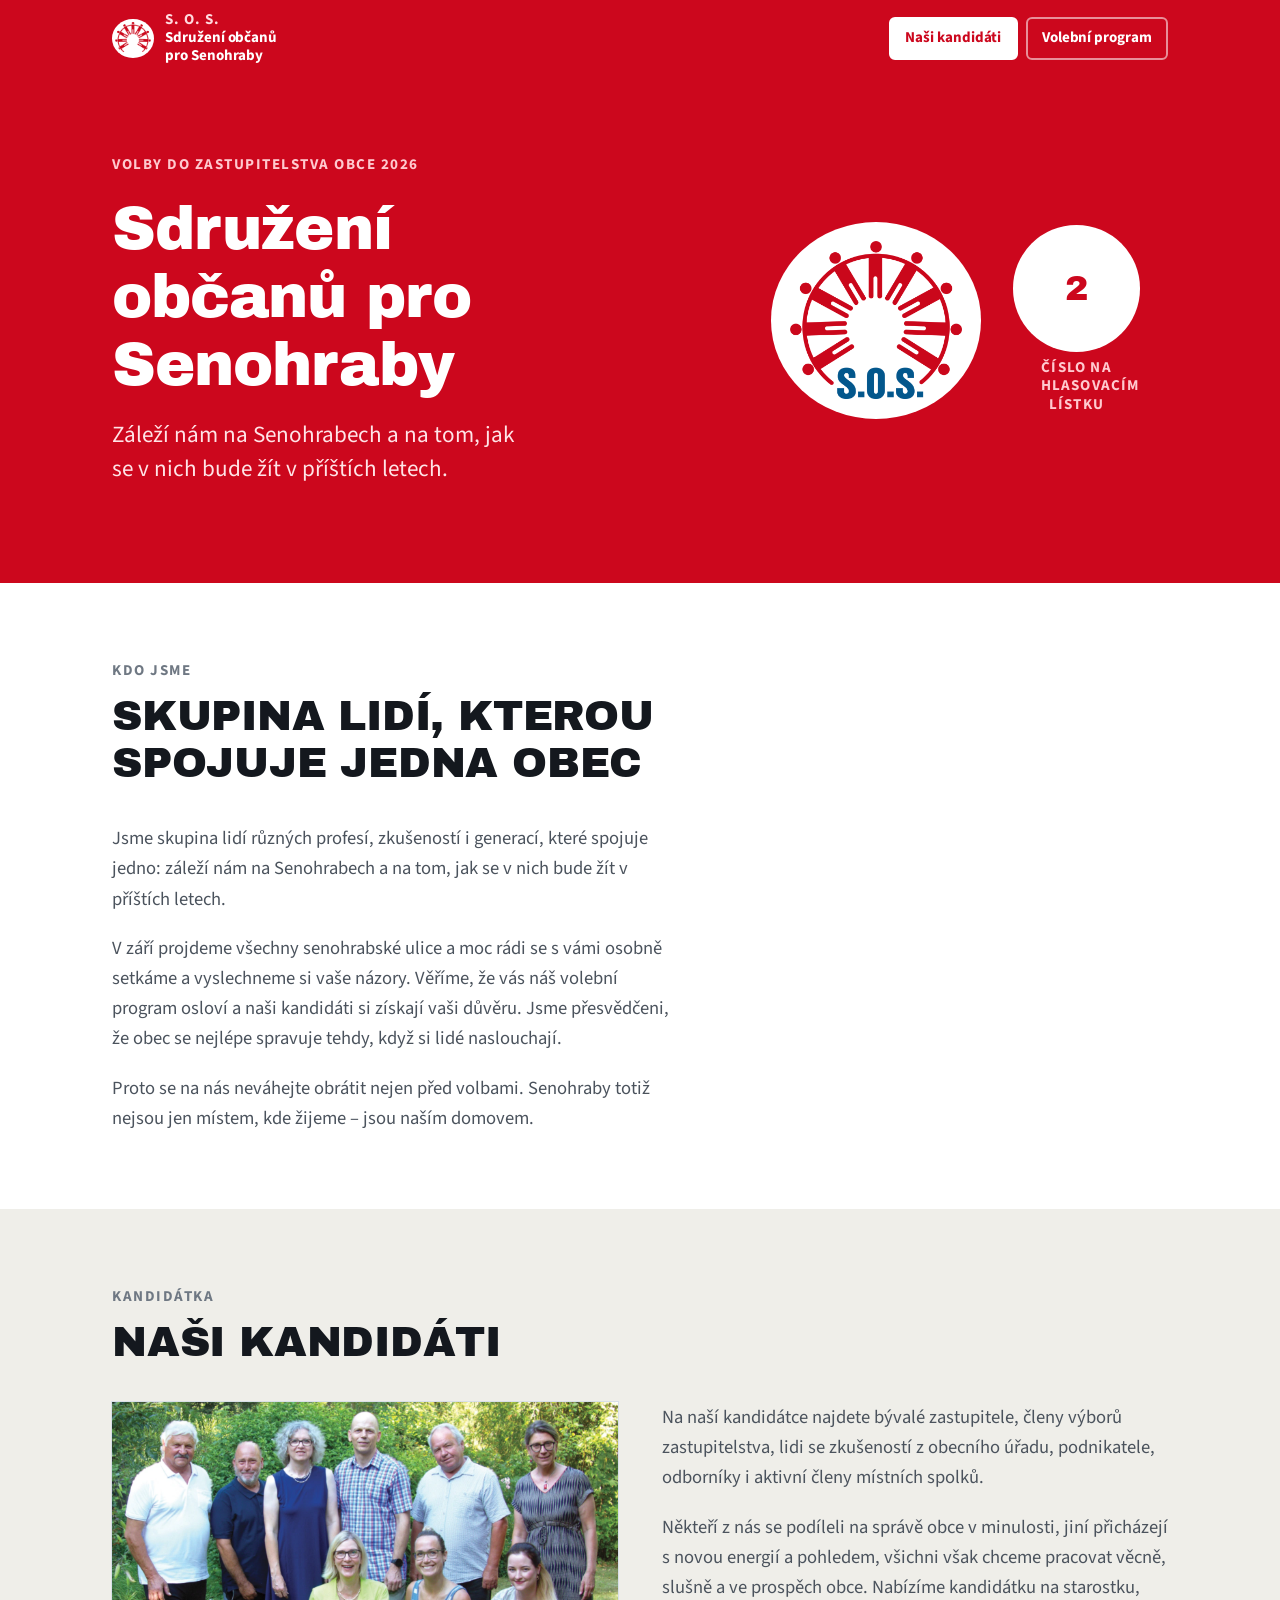
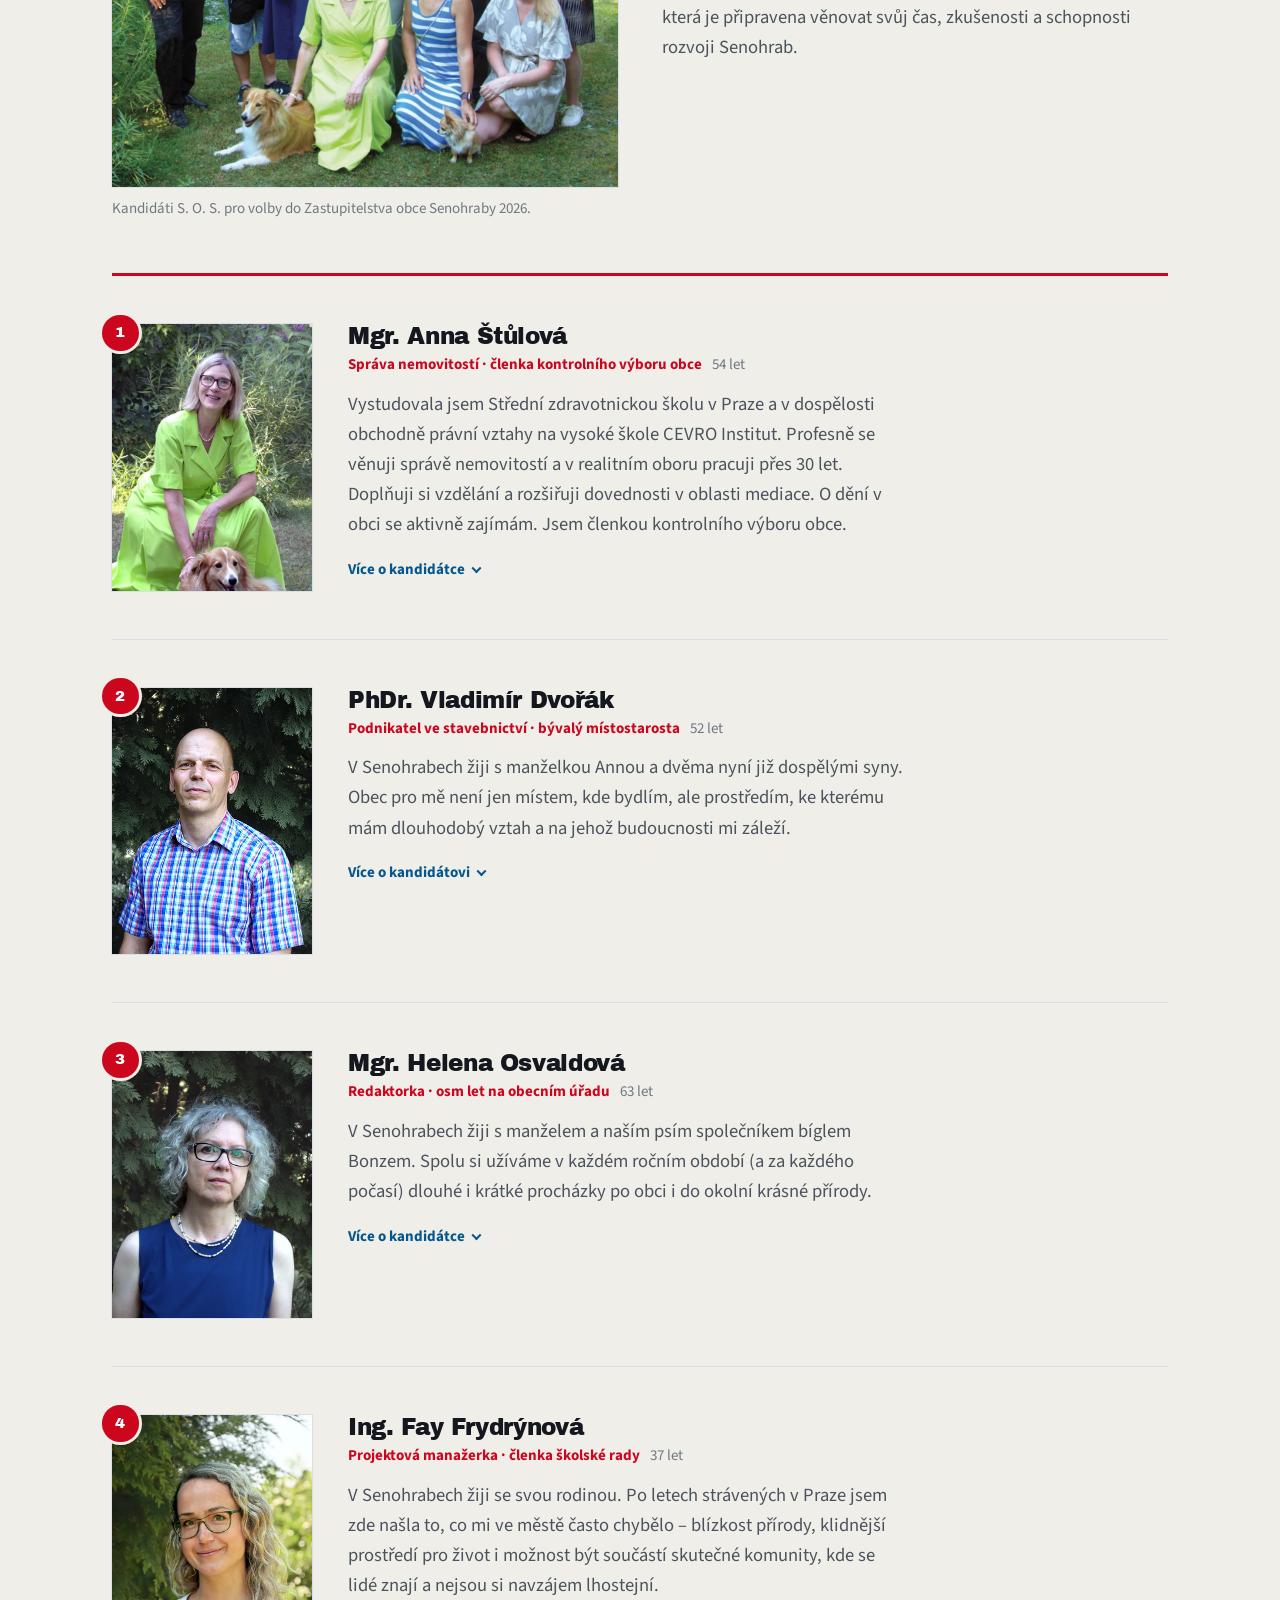
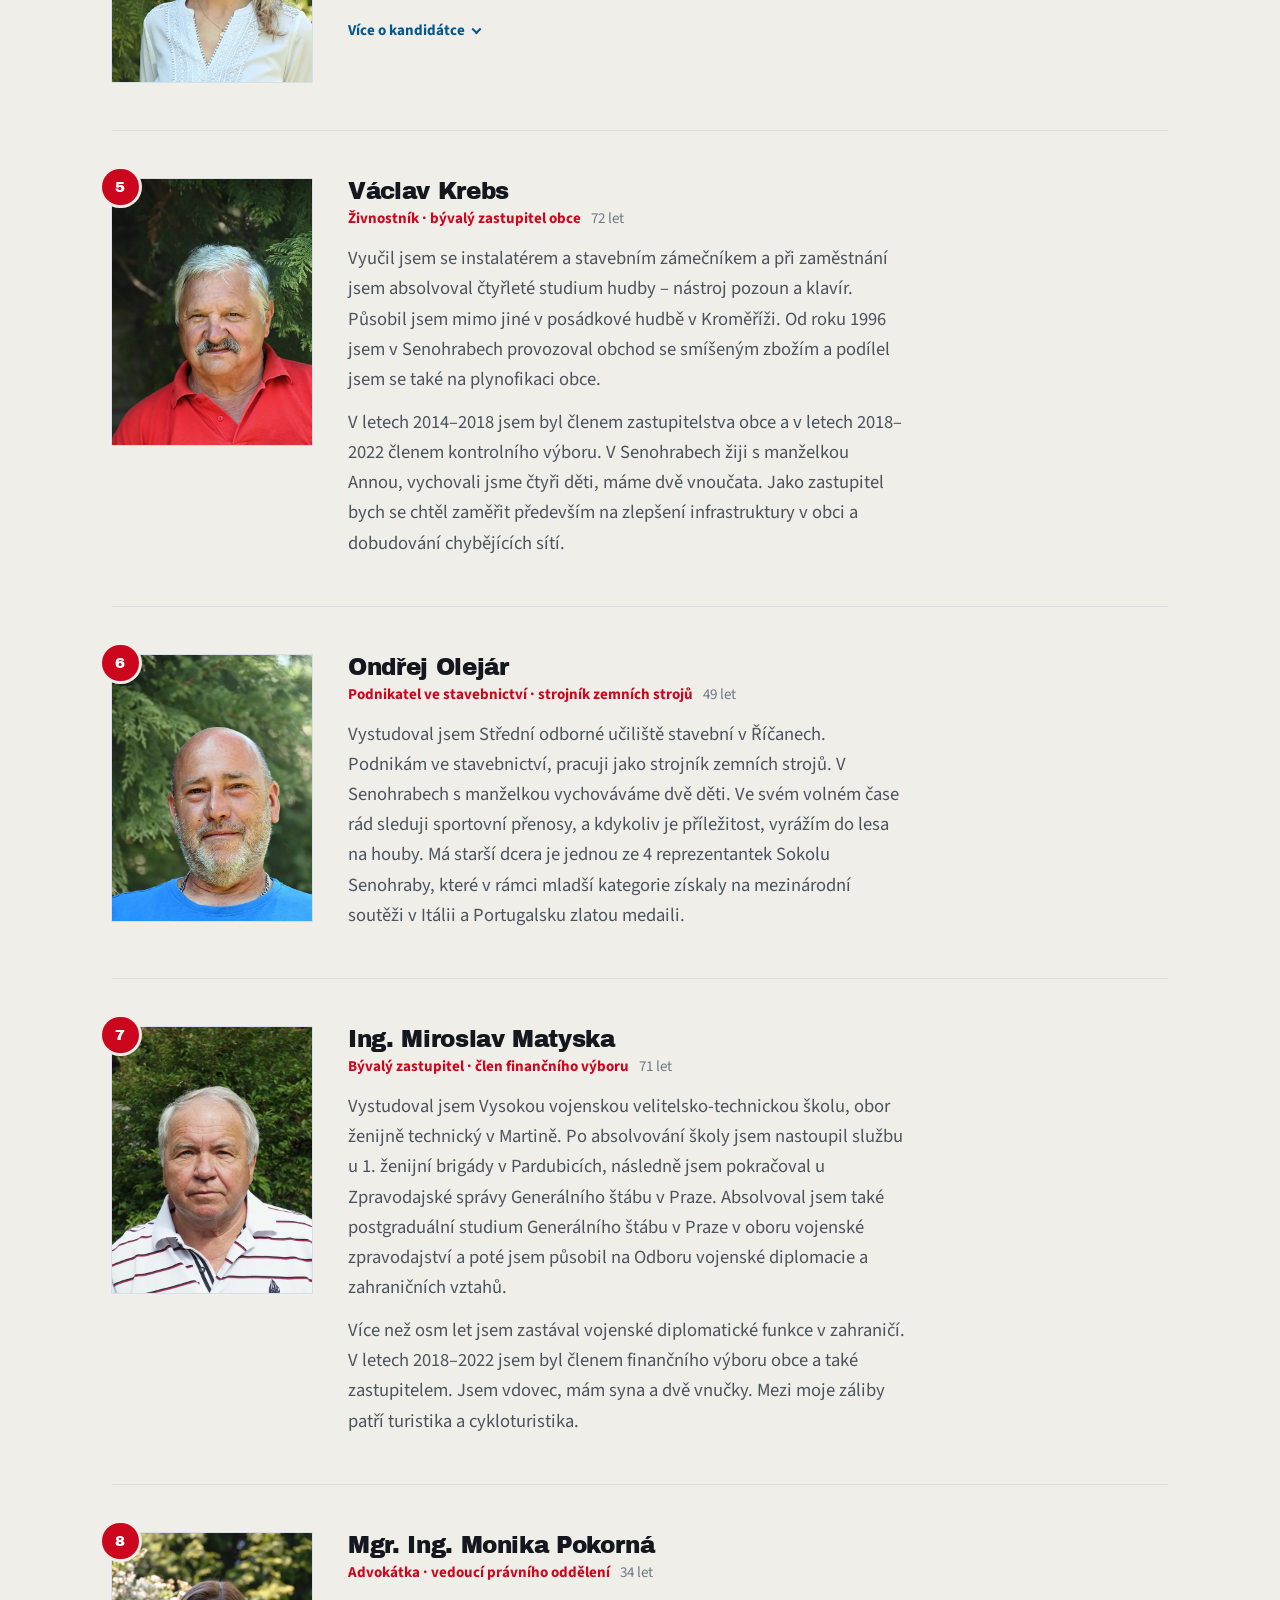
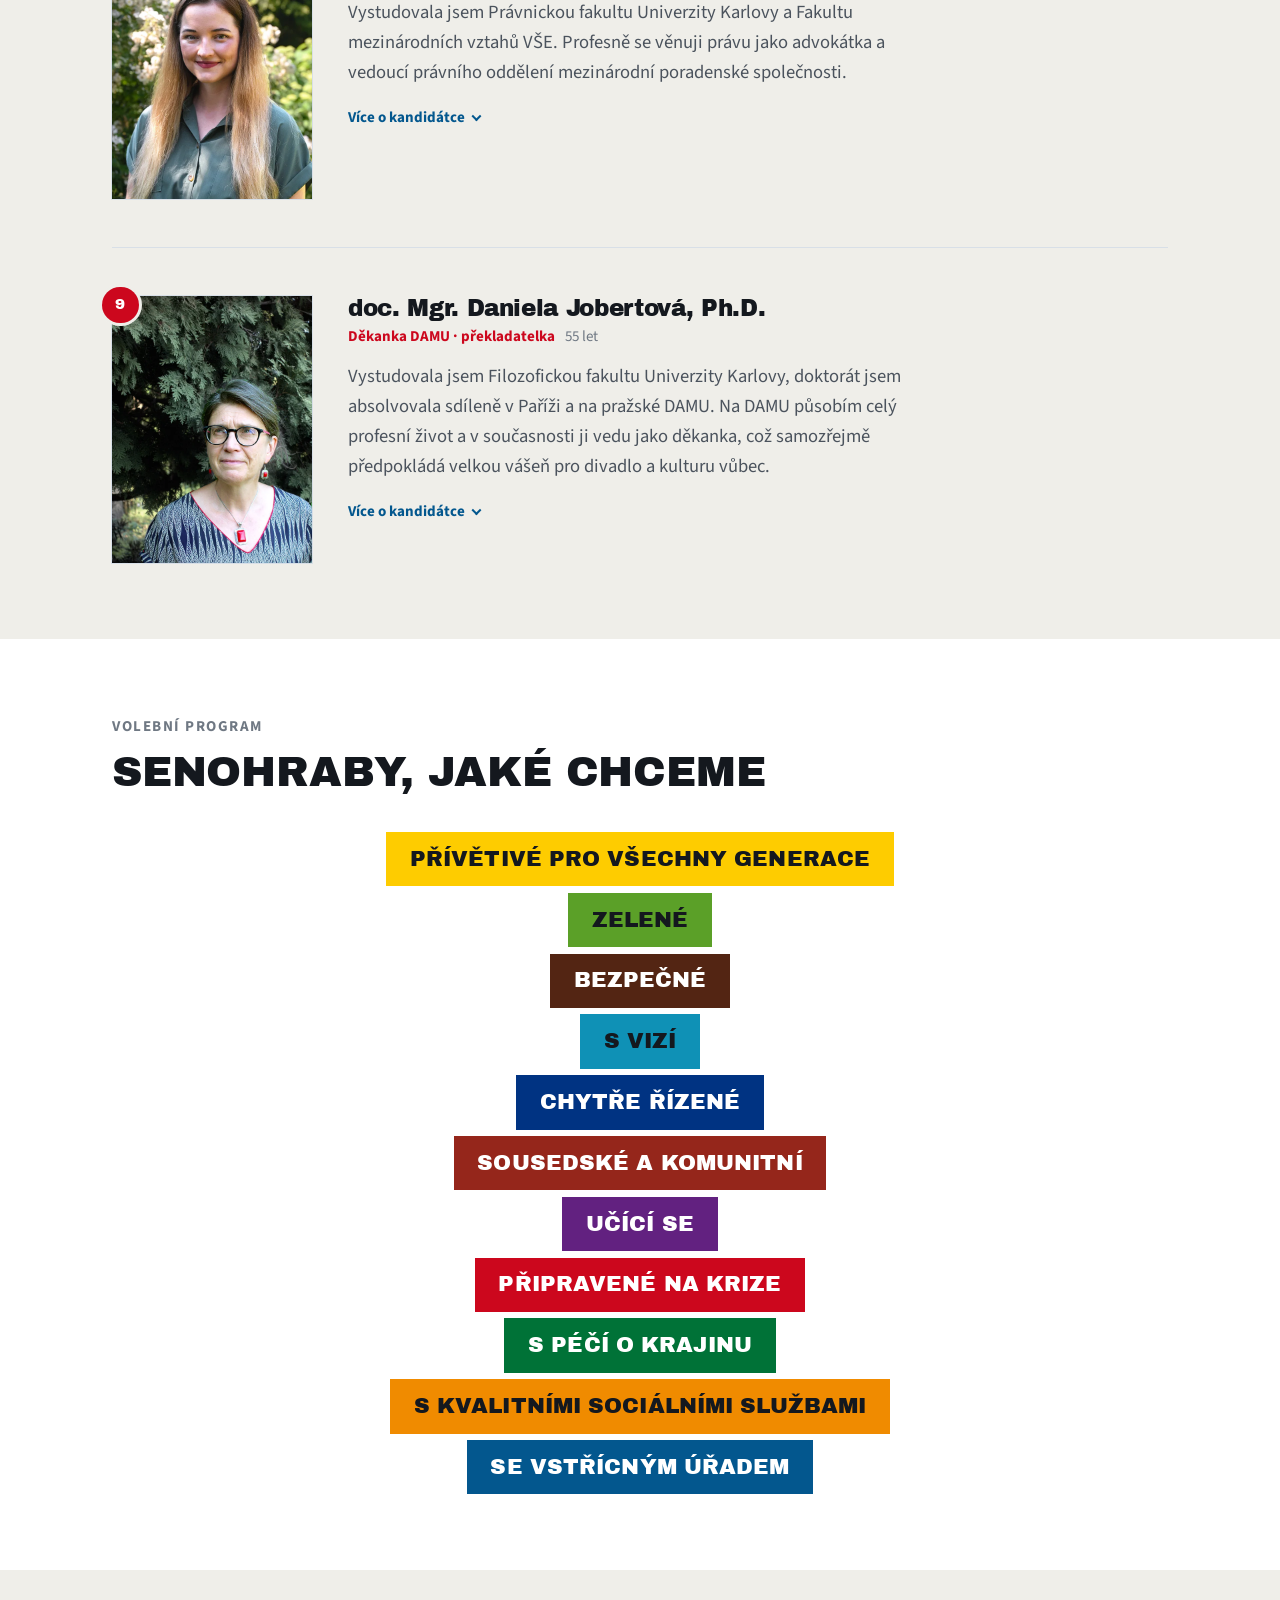
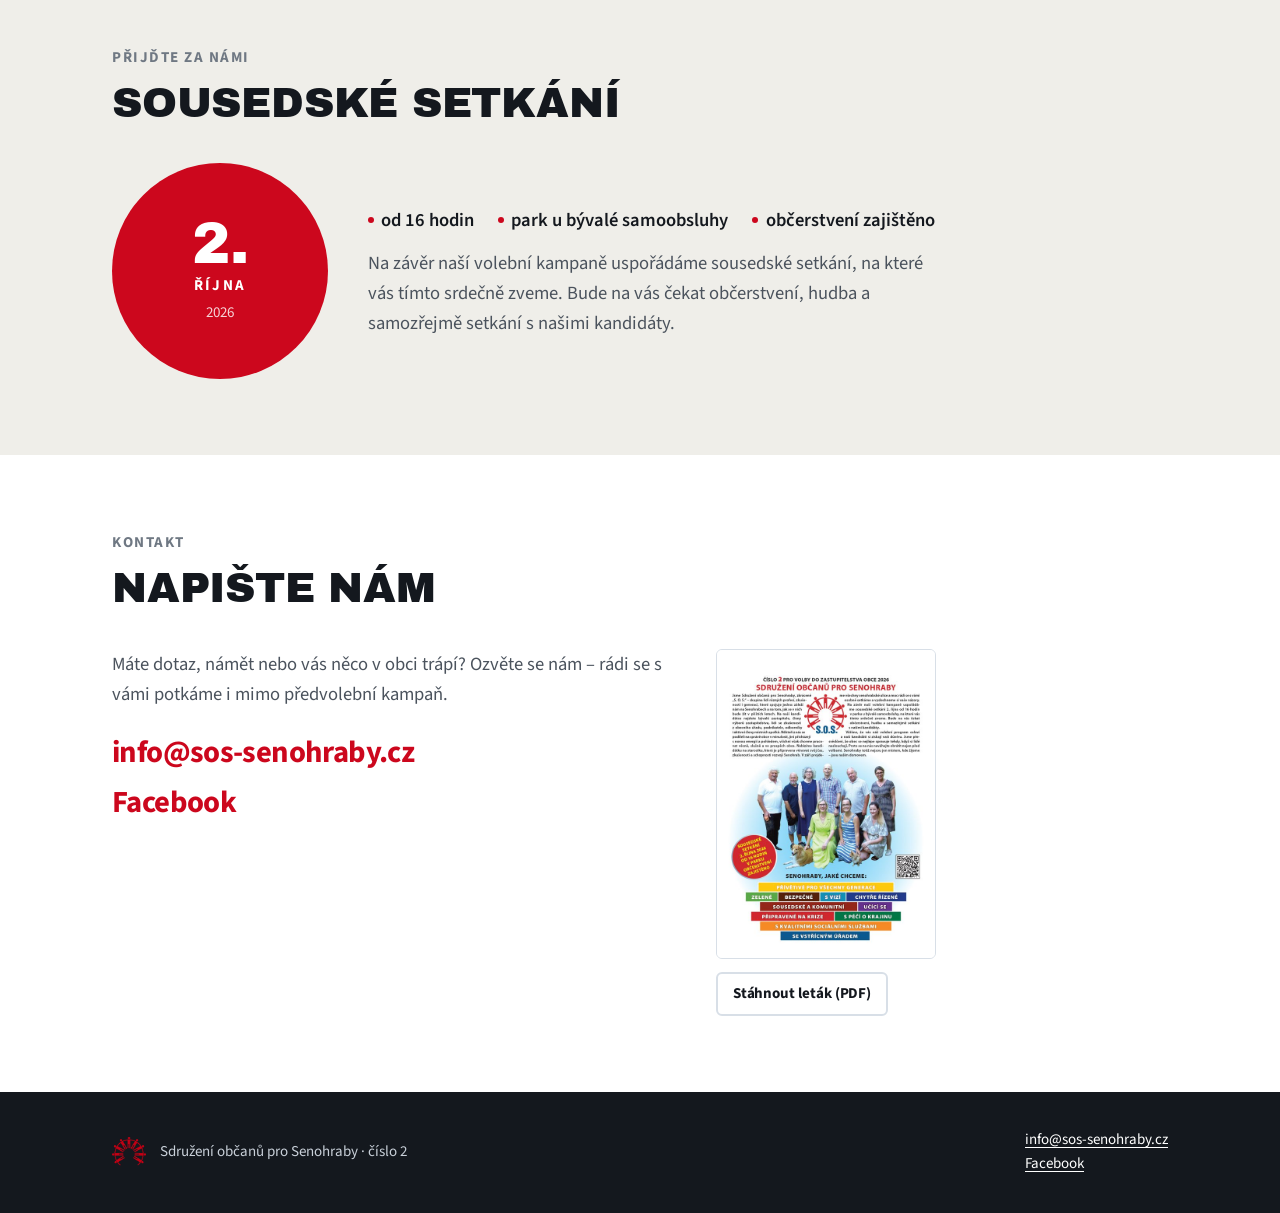
==== index.html @ 33de919a "add facebook link" ====
<!doctype html>
<html lang="cs">
  <head>
    <meta charset="utf-8" />
    <meta name="viewport" content="width=device-width, initial-scale=1" />
    <title>Sdružení občanů pro Senohraby</title>
    <meta
      name="description"
      content="Sdružení občanů pro Senohraby. Číslo 2 pro volby do zastupitelstva obce 2026. Naši kandidáti a volební program."
    />
    <meta name="color-scheme" content="light" />
    <meta name="theme-color" content="#cc071d" />
    <link rel="canonical" href="https://sos-senohraby.cz/" />

    <meta property="og:type" content="website" />
    <meta property="og:locale" content="cs_CZ" />
    <meta property="og:site_name" content="Sdružení občanů pro Senohraby" />
    <meta property="og:title" content="Sdružení občanů pro Senohraby" />
    <meta
      property="og:description"
      content="Číslo 2 pro volby do zastupitelstva obce 2026. Záleží nám na Senohrabech a na tom, jak se v nich bude žít v příštích letech."
    />
    <meta property="og:url" content="https://sos-senohraby.cz/" />
    <meta
      property="og:image"
      content="https://sos-senohraby.cz/assets/img/tym.webp"
    />
    <meta
      property="og:image:alt"
      content="Kandidáti Sdružení občanů pro Senohraby"
    />
    <meta property="og:image:width" content="570" />
    <meta property="og:image:height" content="403" />
    <meta name="twitter:card" content="summary_large_image" />

    <link rel="icon" href="assets/img/favicon.png" type="image/png" />
    <link rel="apple-touch-icon" href="assets/img/favicon.png" />

    <link
      rel="preload"
      href="assets/fonts/source-sans-3-latin.woff2"
      as="font"
      type="font/woff2"
      crossorigin
    />
    <link
      rel="preload"
      href="assets/fonts/source-sans-3-latin-ext.woff2"
      as="font"
      type="font/woff2"
      crossorigin
    />
    <link rel="stylesheet" href="assets/fonts/fonts.css" />
    <link rel="stylesheet" href="styles.css" />
  </head>
  <body>
    <a class="skip" href="#obsah">Přejít k obsahu</a>

    <header class="masthead">
      <div class="wrap masthead__inner">
        <a class="brand" href="#">
          <img class="brand__logo" src="assets/img/znak-sos.png" alt="" />
          <span class="brand__name">
            <b>S. O. S.</b>Sdružení občanů pro Senohraby
          </span>
        </a>
        <nav class="masthead__nav" aria-label="Hlavní">
          <a class="btn btn--sm" href="#kandidati">Naši kandidáti</a>
          <a class="btn btn--sm btn--ghost" href="#program">Volební program</a>
        </nav>
      </div>
    </header>

    <main id="obsah">
      <section class="hero">
        <div class="wrap hero__grid">
          <div class="hero__text">
            <p class="eyebrow">Volby do zastupitelstva obce&nbsp;2026</p>
            <h1>Sdružení občanů pro Senohraby</h1>
            <p class="lead">
              Záleží nám na Senohrabech a na tom, jak se v nich bude žít v
              příštích letech.
            </p>
          </div>
          <div class="hero__mark">
            <div class="hero__logo">
              <img
                src="assets/img/logo-sos.png"
                alt="Znak Sdružení občanů pro Senohraby"
              />
            </div>
            <p class="ballot">
              <span class="ballot__num">2</span>
              <span class="ballot__label">číslo na hlasovacím lístku</span>
            </p>
          </div>
        </div>
      </section>

      <section class="section" id="kdo-jsme" aria-labelledby="kdo-jsme-nadpis">
        <div class="wrap">
          <div class="section__head">
            <p class="eyebrow">Kdo jsme</p>
            <h2 id="kdo-jsme-nadpis">
              Skupina lidí, kterou spojuje jedna&nbsp;obec
            </h2>
          </div>
          <div class="prose">
            <p>
              Jsme skupina lidí různých profesí, zkušeností i generací, které
              spojuje jedno: záleží nám na Senohrabech a na tom, jak se v nich
              bude žít v příštích letech.
            </p>
            <p>
              V září projdeme všechny senohrabské ulice a moc rádi se s vámi
              osobně setkáme a vyslechneme si vaše názory. Věříme, že vás náš
              volební program osloví a naši kandidáti si získají vaši důvěru.
              Jsme přesvědčeni, že obec se nejlépe spravuje tehdy, když si lidé
              naslouchají.
            </p>
            <p>
              Proto se na nás neváhejte obrátit nejen před volbami. Senohraby
              totiž nejsou jen místem, kde žijeme – jsou naším domovem.
            </p>
          </div>
        </div>
      </section>

      <section
        class="section section--tint"
        id="kandidati"
        aria-labelledby="kandidati-nadpis"
      >
        <div class="wrap">
          <div class="section__head">
            <p class="eyebrow">Kandidátka</p>
            <h2 id="kandidati-nadpis">Naši kandidáti</h2>
          </div>
          <div class="team">
            <figure class="team__figure">
              <img
                src="assets/img/tym.webp"
                width="570"
                height="403"
                alt="Společná fotografie kandidátů Sdružení občanů pro Senohraby"
              />
              <figcaption>
                Kandidáti S. O. S. pro volby do Zastupitelstva obce Senohraby
                2026.
              </figcaption>
            </figure>
            <div class="prose">
              <p>
                Na naší kandidátce najdete bývalé zastupitele, členy výborů
                zastupitelstva, lidi se zkušeností z obecního úřadu,
                podnikatele, odborníky i aktivní členy místních spolků.
              </p>
              <p>
                Někteří z nás se podíleli na správě obce v minulosti, jiní
                přicházejí s novou energií a pohledem, všichni však chceme
                pracovat věcně, slušně a ve prospěch obce. Nabízíme kandidátku
                na starostku, která je připravena věnovat svůj čas, zkušenosti a
                schopnosti rozvoji Senohrab.
              </p>
            </div>
          </div>

          <div class="cands">
            <article class="cand" id="kandidat-stulova">
              <figure class="cand__photo">
                <img
                  src="assets/team/stulova.webp"
                  width="600"
                  height="800"
                  loading="lazy"
                  decoding="async"
                  alt="Anna Štůlová"
                />
                <span class="cand__num">
                  <span class="u-hidden">Pořadí na kandidátce&nbsp;</span>1
                </span>
              </figure>
              <div class="cand__head">
                <h3 class="cand__name">Mgr. Anna Štůlová</h3>
                <p class="cand__meta">
                  <span class="cand__role"
                    >Správa nemovitostí &middot; členka kontrolního výboru
                    obce</span
                  >
                  <span class="cand__age">54 let</span>
                </p>
              </div>
              <div class="cand__body">
                <p class="cand__lead">
                  Vystudovala jsem Střední zdravotnickou školu v Praze a v
                  dospělosti obchodně právní vztahy na vysoké škole CEVRO
                  Institut. Profesně se věnuji správě nemovitostí a v realitním
                  oboru pracuji přes 30 let. Doplňuji si vzdělání a rozšiřuji
                  dovednosti v oblasti mediace. O dění v obci se aktivně
                  zajímám. Jsem členkou kontrolního výboru obce.
                </p>
                <details class="cand__more">
                  <summary>
                    <span class="cand__more-open">Více o kandidátce</span>
                    <span class="cand__more-close">Skrýt profil</span>
                  </summary>
                  <div class="prose cand__bio">
                    <p>
                      V Senohrabech jsem se s chutí zapojuji do místního
                      společenského života. Již 23 let jsem členkou Tenisového
                      klubu Hrušov, kde jsem řadu let působila ve výboru klubu,
                      přispívala prací i sponzorsky k rozvoji areálu a
                      zorganizovala řadu turnajů. Jsem dlouholetou členkou ODS a
                      v místním sdružení ODS Senohraby zastávám funkci
                      předsedkyně. V neposlední řadě jsem členkou spolku Kaple
                      Senohraby a vznik místní kaple sv. Vojtěcha jsem s
                      nadšením podporovala. Každoročně vypomáhám na Senohrabském
                      pohádkování.
                    </p>
                    <p>
                      S manželem jsme vychovali dvě, dnes již dospělé, děti a
                      nyní se těšíme z prvního vnoučka. Mám ráda zvířata; v
                      našem domě s námi žije fenka Kora a pět koček. Ve volném
                      čase ráda navštěvuji divadla a kulturní akce, cvičím jógu,
                      čtu, cestuji a s manželem chodíme po Senohrabech a okolí,
                      které považuji za jedno z nejmalebnějších míst, co znám.
                    </p>
                    <p>
                      V Senohrabech jsem před čtvrt stoletím našla přívětivý
                      domov, krásné prostředí, dobrou občanskou vybavenost a
                      hlavně milé a slušné sousedy. Ráda bych teď nabídla své
                      služby obci a jejím obyvatelům. Od ukončení střední školy
                      pracuji s lidmi a pro lidi, a vím, že je důležité občanům
                      naslouchat, podporovat je a jejich problémy řešit. Své
                      zkušenosti ze správy domů bych ráda uplatnila i při péči o
                      obec. Nabízím organizační schopnosti, pečlivost a
                      schopnost věcně a slušně komunikovat s lidmi.
                    </p>
                  </div>
                </details>
              </div>
            </article>

            <article class="cand" id="kandidat-dvorak">
              <figure class="cand__photo">
                <img
                  src="assets/team/dvorak.webp"
                  width="600"
                  height="800"
                  loading="lazy"
                  decoding="async"
                  alt="Vladimír Dvořák"
                />
                <span class="cand__num">
                  <span class="u-hidden">Pořadí na kandidátce&nbsp;</span>2
                </span>
              </figure>
              <div class="cand__head">
                <h3 class="cand__name">PhDr. Vladimír Dvořák</h3>
                <p class="cand__meta">
                  <span class="cand__role"
                    >Podnikatel ve stavebnictví &middot; bývalý
                    místostarosta</span
                  >
                  <span class="cand__age">52 let</span>
                </p>
              </div>
              <div class="cand__body">
                <p class="cand__lead">
                  V Senohrabech žiji s manželkou Annou a dvěma nyní již
                  dospělými syny. Obec pro mě není jen místem, kde bydlím, ale
                  prostředím, ke kterému mám dlouhodobý vztah a na jehož
                  budoucnosti mi záleží.
                </p>
                <details class="cand__more">
                  <summary>
                    <span class="cand__more-open">Více o kandidátovi</span>
                    <span class="cand__more-close">Skrýt profil</span>
                  </summary>
                  <div class="prose cand__bio">
                    <p>
                      Vystudoval jsem ekonomii na Fakultě sociálních věd
                      Univerzity Karlovy v Praze a dále jsem studoval ve Velké
                      Británii a USA. Profesní zkušenosti jsem získával nejprve
                      ve finančních institucích, poté jako finanční ředitel ve
                      výrobním podniku. Od roku 2004 soukromě podnikám v oblasti
                      stavebnictví, provozuji také multifunkční objekt depo33.
                      Tyto zkušenosti mě naučily dívat se na věci prakticky,
                      pracovat s rozpočty, hledat řešení a nést odpovědnost za
                      výsledek.
                    </p>
                    <p>
                      Se Senohraby je spojena i moje podnikatelská a občanská
                      aktivita. Od roku 2018 provozuji zrekonstruovanou budovu
                      depo33 u nádraží. Vnímám ji jako příklad toho, že i starší
                      a dříve nevyužité objekty mohou dostat nový život. Budova
                      poskytuje zázemí dětskému lékaři, pro kterého bylo místo
                      speciálně upraveno, aby zůstal v obci. Kromě toho budova
                      nabízí řadu služeb – kavárnu, cyklocentrum, rehabilitace,
                      kosmetiku a společenskou místnost. Tuto místnost zdarma
                      poskytuji pro prospěšné aktivity, například pro potřeby
                      školy, komunitní setkávání nebo vítání občánků.
                    </p>
                    <p>
                      Součástí proměny tohoto objektu nebyla jen rekonstrukce
                      samotné budovy, ale také kultivace jejího okolí, aby tento
                      prostor působil upraveněji a mohl být lépe využíván místní
                      komunitou.
                    </p>
                    <p>
                      Inicioval jsem vznik dřevěné lávky pod Hláskou a pomáhám
                      také s chodem kaple v Senohrabech. Považuji za důležité,
                      aby se lidé do života obce zapojovali nejen slovy, ale i
                      konkrétní prací a podporou věcí, které mají pro místní
                      smysl.
                    </p>
                    <p>
                      V obecním zastupitelstvu jsem působil opakovaně od roku
                      2006. Pracoval jsem ve finančním výboru, vykonával funkci
                      místostarosty a byl jsem také členem školské rady. Díky
                      tomu dobře znám možnosti i limity obecní samosprávy.
                    </p>
                  </div>
                </details>
              </div>
            </article>

            <article class="cand" id="kandidat-osvaldova">
              <figure class="cand__photo">
                <img
                  src="assets/team/osvaldova.webp"
                  width="600"
                  height="800"
                  loading="lazy"
                  decoding="async"
                  alt="Helena Osvaldová"
                />
                <span class="cand__num">
                  <span class="u-hidden">Pořadí na kandidátce&nbsp;</span>3
                </span>
              </figure>
              <div class="cand__head">
                <h3 class="cand__name">Mgr. Helena Osvaldová</h3>
                <p class="cand__meta">
                  <span class="cand__role"
                    >Redaktorka &middot; osm let na obecním úřadu</span
                  >
                  <span class="cand__age">63 let</span>
                </p>
              </div>
              <div class="cand__body">
                <p class="cand__lead">
                  V Senohrabech žiji s manželem a naším psím společníkem bíglem
                  Bonzem. Spolu si užíváme v každém ročním období (a za každého
                  počasí) dlouhé i krátké procházky po obci i do okolní krásné
                  přírody.
                </p>
                <details class="cand__more">
                  <summary>
                    <span class="cand__more-open">Více o kandidátce</span>
                    <span class="cand__more-close">Skrýt profil</span>
                  </summary>
                  <div class="prose cand__bio">
                    <p>
                      Absolvovala jsem Filozofickou fakultu Univerzity Karlovy,
                      obor archeologie, a v současnosti jsem redaktorkou v
                      nakladatelství. Osm let jsem působila na Obecním úřadu
                      Senohraby, kde jsem kromě stavební agendy měla na starosti
                      další různorodou agendu obce, včetně obecního webu. Práce
                      terénní pečovatelky v sociálních službách, kterou jsem
                      vykonával poté, mi umožnila udělat si představu o
                      potřebách lidí, kteří potřebují péči.
                    </p>
                    <p>
                      Ráda se také aktivně zapojuji do spolkového života obce.
                      Působím od počátku ve spolku Kaple Senohraby, jehož
                      kulturní aktivity asi netřeba představovat. Méně známým je
                      spolek Lípa Senohraby, který se věnoval ochraně životního
                      prostředí. Naší (pro občany) nejdůležitější akcí bylo v
                      letech 2007–2008 opakované důrazné postavení se proti
                      záměru výstavby parkoviště a skladového areálu mrazíren –
                      nevzhledných plechových budov – za mostem v místech
                      dnešního Obchodního centra BILLA. Za spolupráce obyvatel
                      ulice U Dálnice se nám podařilo, že vlastník nakonec od
                      záměru výstavby odstoupil!
                    </p>
                    <p>
                      Bydlet v Senohrabech pro mě znamená užívat si zdejšího
                      genia loci – sledovat proměnu malé vesnice ve výstavní
                      letovisko s vilovou zástavbou zasazenou do zahrad plných
                      stromů. Práce na obecním úřadu mi dala možnost aktivně
                      obec poznávat, obdivovat co vytvořily generace zdejších
                      obyvatel a podílet se na jejím dalším rozvoji.
                    </p>
                    <p>
                      Ráda bych v tom pokračovala také jako zastupitelka.
                      Připravenost na možné krize, nabídka sociálních služeb,
                      péče o krajinu, možnosti zapojení občanů do rozhodování o
                      obci, to jsou oblasti, kterým bych se chtěla věnovat.
                    </p>
                    <p>
                      Koníčků mám povícero, ale nejvíce času trávím na zahradě a
                      s knihou. Jako cestovatelka si užívám poznávání domácích i
                      cizích krajů.
                    </p>
                  </div>
                </details>
              </div>
            </article>

            <article class="cand" id="kandidat-frydrynova">
              <figure class="cand__photo">
                <img
                  src="assets/team/frydrynova.webp"
                  width="600"
                  height="800"
                  loading="lazy"
                  decoding="async"
                  alt="Fay Frydrýnová"
                />
                <span class="cand__num">
                  <span class="u-hidden">Pořadí na kandidátce&nbsp;</span>4
                </span>
              </figure>
              <div class="cand__head">
                <h3 class="cand__name">Ing. Fay Frydrýnová</h3>
                <p class="cand__meta">
                  <span class="cand__role"
                    >Projektová manažerka &middot; členka školské rady</span
                  >
                  <span class="cand__age">37 let</span>
                </p>
              </div>
              <div class="cand__body">
                <p class="cand__lead">
                  V Senohrabech žiji se svou rodinou. Po letech strávených v
                  Praze jsem zde našla to, co mi ve městě často chybělo –
                  blízkost přírody, klidnější prostředí pro život i možnost být
                  součástí skutečné komunity, kde se lidé znají a nejsou si
                  navzájem lhostejní.
                </p>
                <details class="cand__more">
                  <summary>
                    <span class="cand__more-open">Více o kandidátce</span>
                    <span class="cand__more-close">Skrýt profil</span>
                  </summary>
                  <div class="prose cand__bio">
                    <p>
                      Vystudovala jsem obchodní právo na Vysoké škole ekonomické
                      v Praze, jsem členkou KDU-ČSL a profesně působím jako
                      projektová manažerka. Ve své práci se věnuji koordinaci
                      lidí, hledání řešení a propojování různých názorů tak, aby
                      vedly k dobrému výsledku. Jsem členkou školské rady při ZŠ
                      Senohraby a necelé 4 roky jsem dělala korektury
                      Senohrabské hlásky.
                    </p>
                    <p>
                      Koníčků mám mnoho, ale v současné době většinu volného
                      času ráda trávím se svými dvěma malými dětmi. Díky nim
                      objevuji Senohraby z nové perspektivy – jako místo, kde je
                      důležité nejen dobře bydlet, ale také vychovávat děti,
                      budovat vztahy a vytvářet prostředí, ve kterém se lidé
                      cítí dobře.
                    </p>
                    <p>
                      Právě proto jsem se rozhodla kandidovat do zastupitelstva.
                      Mám ráda obec, ve které žiji, a věřím, že může být ještě
                      příjemnějším místem pro všechny generace. Ráda bych
                      přispěla k tomu, aby se v Senohrabech posiloval duch
                      otevřenosti, vzájemné úcty a přátelského sousedského
                      života. Aby lidé nemuseli – obrazně ani doslova –
                      přecházet na druhou stranu chodníku, když se potkají. A
                      aby tam, kde chodníky někdy chybí, nechyběla ochota si
                      naslouchat, spolupracovat a hledat společnou cestu.
                    </p>
                  </div>
                </details>
              </div>
            </article>

            <article class="cand" id="kandidat-krebs">
              <figure class="cand__photo">
                <img
                  src="assets/team/krebs.webp"
                  width="600"
                  height="800"
                  loading="lazy"
                  decoding="async"
                  alt="Václav Krebs"
                />
                <span class="cand__num">
                  <span class="u-hidden">Pořadí na kandidátce&nbsp;</span>5
                </span>
              </figure>
              <div class="cand__head">
                <h3 class="cand__name">Václav Krebs</h3>
                <p class="cand__meta">
                  <span class="cand__role"
                    >Živnostník &middot; bývalý zastupitel obce</span
                  >
                  <span class="cand__age">72 let</span>
                </p>
              </div>
              <div class="cand__body">
                <p class="cand__lead">
                  Vyučil jsem se instalatérem a stavebním zámečníkem a při
                  zaměstnání jsem absolvoval čtyřleté studium hudby – nástroj
                  pozoun a klavír. Působil jsem mimo jiné v posádkové hudbě v
                  Kroměříži. Od roku 1996 jsem v Senohrabech provozoval obchod
                  se smíšeným zbožím a podílel jsem se také na plynofikaci obce.
                </p>
                <p class="cand__lead">
                  V letech 2014–2018 jsem byl členem zastupitelstva obce a v
                  letech 2018–2022 členem kontrolního výboru. V Senohrabech žiji
                  s manželkou Annou, vychovali jsme čtyři děti, máme dvě
                  vnoučata. Jako zastupitel bych se chtěl zaměřit především na
                  zlepšení infrastruktury v obci a dobudování chybějících sítí.
                </p>
              </div>
            </article>

            <article class="cand" id="kandidat-olejar">
              <figure class="cand__photo">
                <img
                  src="assets/team/olejar.webp"
                  width="600"
                  height="800"
                  loading="lazy"
                  decoding="async"
                  alt="Ondřej Olejár"
                />
                <span class="cand__num">
                  <span class="u-hidden">Pořadí na kandidátce&nbsp;</span>6
                </span>
              </figure>
              <div class="cand__head">
                <h3 class="cand__name">Ondřej Olejár</h3>
                <p class="cand__meta">
                  <span class="cand__role"
                    >Podnikatel ve stavebnictví &middot; strojník zemních
                    strojů</span
                  >
                  <span class="cand__age">49 let</span>
                </p>
              </div>
              <div class="cand__body">
                <p class="cand__lead">
                  Vystudoval jsem Střední odborné učiliště stavební v Říčanech.
                  Podnikám ve stavebnictví, pracuji jako strojník zemních
                  strojů. V Senohrabech s manželkou vychováváme dvě děti. Ve
                  svém volném čase rád sleduji sportovní přenosy, a kdykoliv je
                  příležitost, vyrážím do lesa na houby. Má starší dcera je
                  jednou ze 4 reprezentantek Sokolu Senohraby, které v rámci
                  mladší kategorie získaly na mezinárodní soutěži v Itálii a
                  Portugalsku zlatou medaili.
                </p>
              </div>
            </article>

            <article class="cand" id="kandidat-matyska">
              <figure class="cand__photo">
                <img
                  src="assets/team/matyska.webp"
                  width="600"
                  height="800"
                  loading="lazy"
                  decoding="async"
                  alt="Miroslav Matyska"
                />
                <span class="cand__num">
                  <span class="u-hidden">Pořadí na kandidátce&nbsp;</span>7
                </span>
              </figure>
              <div class="cand__head">
                <h3 class="cand__name">Ing. Miroslav Matyska</h3>
                <p class="cand__meta">
                  <span class="cand__role"
                    >Bývalý zastupitel &middot; člen finančního výboru</span
                  >
                  <span class="cand__age">71 let</span>
                </p>
              </div>
              <div class="cand__body">
                <p class="cand__lead">
                  Vystudoval jsem Vysokou vojenskou velitelsko-technickou školu,
                  obor ženijně technický v Martině. Po absolvování školy jsem
                  nastoupil službu u 1. ženijní brigády v Pardubicích, následně
                  jsem pokračoval u Zpravodajské správy Generálního štábu v
                  Praze. Absolvoval jsem také postgraduální studium Generálního
                  štábu v Praze v oboru vojenské zpravodajství a poté jsem
                  působil na Odboru vojenské diplomacie a zahraničních vztahů.
                </p>
                <p class="cand__lead">
                  Více než osm let jsem zastával vojenské diplomatické funkce v
                  zahraničí. V letech 2018–2022 jsem byl členem finančního
                  výboru obce a také zastupitelem. Jsem vdovec, mám syna a dvě
                  vnučky. Mezi moje záliby patří turistika a cykloturistika.
                </p>
              </div>
            </article>

            <article class="cand" id="kandidat-pokorna">
              <figure class="cand__photo">
                <img
                  src="assets/team/pokorna.webp"
                  width="600"
                  height="800"
                  loading="lazy"
                  decoding="async"
                  alt="Monika Pokorná"
                />
                <span class="cand__num">
                  <span class="u-hidden">Pořadí na kandidátce&nbsp;</span>8
                </span>
              </figure>
              <div class="cand__head">
                <h3 class="cand__name">Mgr. Ing. Monika Pokorná</h3>
                <p class="cand__meta">
                  <span class="cand__role"
                    >Advokátka &middot; vedoucí právního oddělení</span
                  >
                  <span class="cand__age">34 let</span>
                </p>
              </div>
              <div class="cand__body">
                <p class="cand__lead">
                  Vystudovala jsem Právnickou fakultu Univerzity Karlovy a
                  Fakultu mezinárodních vztahů VŠE. Profesně se věnuji právu
                  jako advokátka a vedoucí právního oddělení mezinárodní
                  poradenské společnosti.
                </p>
                <details class="cand__more">
                  <summary>
                    <span class="cand__more-open">Více o kandidátce</span>
                    <span class="cand__more-close">Skrýt profil</span>
                  </summary>
                  <div class="prose cand__bio">
                    <p>
                      Pocházím z Olomouce a vyrůstala jsem ve velké rodině jako
                      jedno ze šesti dětí. Většinu života jsem prožila v Praze,
                      ale skutečný domov jsem našla v Senohrabech. S manželem
                      jsme si zde postavili domek a dnes tu vychováváme dva malé
                      syny. Mám to tu opravdu ráda, ať už kvůli krásné přírodě,
                      nebo příjemné atmosféře obce.
                    </p>
                    <p>
                      Odjakživa mě bavily cizí jazyky a poznávání jiných kultur.
                      Chodila jsem na česko-španělské gymnázium a dodnes mluvím
                      anglicky a španělsky. Ve volném čase ráda cestuji, chodím
                      na výlety, čtu knihy, poslouchám podcasty nebo cvičím
                      jógu. Pravda ale je, že mým největším koníčkem jsou dnes
                      především moji dva malí synové, kteří se postarají o to,
                      že nuda u nás doma rozhodně nehrozí.
                    </p>
                  </div>
                </details>
              </div>
            </article>

            <article class="cand" id="kandidat-jobertova">
              <figure class="cand__photo">
                <img
                  src="assets/team/jobertova.webp"
                  width="600"
                  height="800"
                  loading="lazy"
                  decoding="async"
                  alt="Daniela Jobertová"
                />
                <span class="cand__num">
                  <span class="u-hidden">Pořadí na kandidátce&nbsp;</span>9
                </span>
              </figure>
              <div class="cand__head">
                <h3 class="cand__name">doc. Mgr. Daniela Jobertová, Ph.D.</h3>
                <p class="cand__meta">
                  <span class="cand__role"
                    >Děkanka DAMU &middot; překladatelka</span
                  >
                  <span class="cand__age">55 let</span>
                </p>
              </div>
              <div class="cand__body">
                <p class="cand__lead">
                  Vystudovala jsem Filozofickou fakultu Univerzity Karlovy,
                  doktorát jsem absolvovala sdíleně v Paříži a na pražské DAMU.
                  Na DAMU působím celý profesní život a v současnosti ji vedu
                  jako děkanka, což samozřejmě předpokládá velkou vášeň pro
                  divadlo a kulturu vůbec.
                </p>
                <details class="cand__more">
                  <summary>
                    <span class="cand__more-open">Více o kandidátce</span>
                    <span class="cand__more-close">Skrýt profil</span>
                  </summary>
                  <div class="prose cand__bio">
                    <p>
                      Vedle toho překládám z angličtiny a francouzštiny a
                      dlouhodobě se zajímám o vzdělávání – nejen vysokoškolské,
                      ale i o nižší stupně, protože všechno spolu úzce souvisí.
                      Bydlím v Senohrabech s francouzským manželem a dcerou v
                      ulici Ve Smilovci v domku, který moji předkové postavili
                      už v roce 1927.
                    </p>
                    <p>
                      Nadšeně chodím po posázavských lesích – ostatně právě do
                      lesa se mohu dívat přímo z pokoje. Vedle toho mám ráda
                      Bretaň a obdivuji, jak se ve Francii tradičně daří lidským
                      sídlům vdechnout šmrnc a eleganci, a zároveň z nich
                      vytvářet přívětivá i praktická místa pro život celé
                      komunity.
                    </p>
                  </div>
                </details>
              </div>
            </article>
          </div>
        </div>
      </section>

      <section class="section" id="program" aria-labelledby="program-nadpis">
        <div class="wrap">
          <div class="section__head">
            <p class="eyebrow">Volební program</p>
            <h2 id="program-nadpis">Senohraby, jaké chceme</h2>
          </div>
          <ul class="pillars">
            <li class="is-light" style="--c: var(--p1)">
              Přívětivé pro všechny generace
            </li>
            <li class="is-light" style="--c: var(--p2)">Zelené</li>
            <li style="--c: var(--p3)">Bezpečné</li>
            <li class="is-light" style="--c: var(--p4)">S vizí</li>
            <li style="--c: var(--p5)">Chytře řízené</li>
            <li style="--c: var(--p6)">Sousedské a komunitní</li>
            <li style="--c: var(--p7)">Učící se</li>
            <li style="--c: var(--p8)">Připravené na krize</li>
            <li style="--c: var(--p9)">S péčí o krajinu</li>
            <li class="is-light" style="--c: var(--p10)">
              S kvalitními sociálními službami
            </li>
            <li style="--c: var(--p11)">Se vstřícným úřadem</li>
          </ul>
        </div>
      </section>

      <section
        class="section section--tint"
        id="setkani"
        aria-labelledby="setkani-nadpis"
      >
        <div class="wrap">
          <div class="section__head">
            <p class="eyebrow">Přijďte za námi</p>
            <h2 id="setkani-nadpis">Sousedské setkání</h2>
          </div>
          <div class="meet">
            <p class="meet__stamp">
              <span class="meet__day">2.</span>
              <span class="meet__month">října</span>
              <span class="meet__year">2026</span>
            </p>
            <div class="meet__body">
              <ul class="meet__facts">
                <li>od 16 hodin</li>
                <li>park u bývalé samoobsluhy</li>
                <li>občerstvení zajištěno</li>
              </ul>
              <p>
                Na závěr naší volební kampaně uspořádáme sousedské setkání, na
                které vás tímto srdečně zveme. Bude na vás čekat občerstvení,
                hudba a samozřejmě setkání s našimi kandidáty.
              </p>
            </div>
          </div>
        </div>
      </section>

      <section class="section" id="kontakt" aria-labelledby="kontakt-nadpis">
        <div class="wrap">
          <div class="section__head">
            <p class="eyebrow">Kontakt</p>
            <h2 id="kontakt-nadpis">Napište nám</h2>
          </div>
          <div class="contact">
            <div class="prose">
              <p>
                Máte dotaz, námět nebo vás něco v obci trápí? Ozvěte se nám –
                rádi se s vámi potkáme i mimo předvolební kampaň.
              </p>
              <div class="flex-col">
                <a class="mailto" href="mailto:info@sos-senohraby.cz">
                  info@sos-senohraby.cz
                </a>
                <a
                  class="mailto"
                  href="https://www.facebook.com/sos.senohraby.cz/about/"
                  >Facebook</a
                >
              </div>
            </div>
            <div class="leaflet">
              <img
                src="assets/img/letak.jpg"
                width="560"
                height="792"
                alt="Náhled tištěného letáku Sdružení občanů pro Senohraby"
              />
              <a
                class="btn btn--ghost btn--sm"
                href="assets/SOS-letak-2026.pdf"
                download
              >
                Stáhnout leták (PDF)
              </a>
            </div>
          </div>
        </div>
      </section>
    </main>

    <footer class="footer">
      <div class="wrap footer__inner">
        <span class="footer__left">
          <img class="footer__mark" src="assets/img/znak-sos.png" alt="" />
          <span>Sdružení občanů pro Senohraby &middot; číslo 2</span>
        </span>
        <div class="flex-col">
          <a href="mailto:info@sos-senohraby.cz">info@sos-senohraby.cz</a>
          <a href="https://www.facebook.com/sos.senohraby.cz/about/"
            >Facebook</a
          >
        </div>
      </div>
    </footer>
  </body>
</html>
---- assets/fonts/fonts.css ----
/* Vlastní kopie písem (Google Fonts, licence SIL Open Font License 1.1).
   Hostujeme je přímo na webu, aby se do Googlu neodesílaly IP adresy návštěvníků. */

/* source-sans-3 — latin-ext */
@font-face {
  font-family: 'Source Sans 3';
  font-style: normal;
  font-weight: 400 900;
  font-display: swap;
  src: url(source-sans-3-latin-ext.woff2) format('woff2');
  unicode-range: U+0100-02BA, U+02BD-02C5, U+02C7-02CC, U+02CE-02D7, U+02DD-02FF, U+0304, U+0308, U+0329, U+1D00-1DBF, U+1E00-1E9F, U+1EF2-1EFF, U+2020, U+20A0-20AB, U+20AD-20C0, U+2113, U+2C60-2C7F, U+A720-A7FF;
}

/* source-sans-3 — latin */
@font-face {
  font-family: 'Source Sans 3';
  font-style: normal;
  font-weight: 400 900;
  font-display: swap;
  src: url(source-sans-3-latin.woff2) format('woff2');
  unicode-range: U+0000-00FF, U+0131, U+0152-0153, U+02BB-02BC, U+02C6, U+02DA, U+02DC, U+0304, U+0308, U+0329, U+2000-206F, U+20AC, U+2122, U+2191, U+2193, U+2212, U+2215, U+FEFF, U+FFFD;
}

/* source-serif-4 — latin-ext */
@font-face {
  font-family: 'Source Serif 4';
  font-style: normal;
  font-weight: 400 700;
  font-display: swap;
  src: url(source-serif-4-latin-ext.woff2) format('woff2');
  unicode-range: U+0100-02BA, U+02BD-02C5, U+02C7-02CC, U+02CE-02D7, U+02DD-02FF, U+0304, U+0308, U+0329, U+1D00-1DBF, U+1E00-1E9F, U+1EF2-1EFF, U+2020, U+20A0-20AB, U+20AD-20C0, U+2113, U+2C60-2C7F, U+A720-A7FF;
}

/* source-serif-4 — latin */
@font-face {
  font-family: 'Source Serif 4';
  font-style: normal;
  font-weight: 400 700;
  font-display: swap;
  src: url(source-serif-4-latin.woff2) format('woff2');
  unicode-range: U+0000-00FF, U+0131, U+0152-0153, U+02BB-02BC, U+02C6, U+02DA, U+02DC, U+0304, U+0308, U+0329, U+2000-206F, U+20AC, U+2122, U+2191, U+2193, U+2212, U+2215, U+FEFF, U+FFFD;
}

/* archivo-black — latin-ext */
@font-face {
  font-family: 'Archivo Black';
  font-style: normal;
  font-weight: 400;
  font-display: swap;
  src: url(archivo-black-latin-ext.woff2) format('woff2');
  unicode-range: U+0100-02BA, U+02BD-02C5, U+02C7-02CC, U+02CE-02D7, U+02DD-02FF, U+0304, U+0308, U+0329, U+1D00-1DBF, U+1E00-1E9F, U+1EF2-1EFF, U+2020, U+20A0-20AB, U+20AD-20C0, U+2113, U+2C60-2C7F, U+A720-A7FF;
}

/* archivo-black — latin */
@font-face {
  font-family: 'Archivo Black';
  font-style: normal;
  font-weight: 400;
  font-display: swap;
  src: url(archivo-black-latin.woff2) format('woff2');
  unicode-range: U+0000-00FF, U+0131, U+0152-0153, U+02BB-02BC, U+02C6, U+02DA, U+02DC, U+0304, U+0308, U+0329, U+2000-206F, U+20AC, U+2122, U+2191, U+2193, U+2212, U+2215, U+FEFF, U+FFFD;
}
---- styles.css ----
/* ==========================================================================
   Sdružení občanů pro Senohraby — sos-senohraby.cz
   Vizuál „Plakát“ — přímé pokračování tištěného letáku:
   červený pruh, těžké verzálky, program jako barevné pruhy.
   ========================================================================== */

/* --- Tokeny -------------------------------------------------------------- */

:root {
  color-scheme: light;

  /* Značka — barvy odečtené z tištěného letáku */
  --red: #cc071d;
  --red-dark: #a20517;
  --red-wash: #fdf0f1;
  --blue: #03578e;
  --blue-dark: #023f69;

  /* Neutrály; --paper-2 je novinový papír, leták vyšel jako vklad
     do obecního zpravodaje */
  --ink: #14181e;
  --ink-2: #4b535d;
  --ink-3: #6f7883;
  --paper: #ffffff;
  --paper-2: #efeee9;
  --paper-3: #e5ebf1;
  --line: #d8dfe7;

  /* Jedenáct pilířů programu — barvy přesně podle letáku */
  --p1: #fecc00;
  --p2: #5ba028;
  --p3: #532513;
  --p4: #0f91b6;
  --p5: #003382;
  --p6: #95261b;
  --p7: #622180;
  --p8: #cc071d;
  --p9: #007237;
  --p10: #f08b00;
  --p11: #03578e;

  --font-body:
    "Source Sans 3", "Segoe UI", system-ui, -apple-system, Arial, sans-serif;
  --font-poster:
    "Archivo Black", "Source Sans 3", Impact, system-ui, sans-serif;

  --measure: 62ch;
  --radius-sm: 6px;

  --step--1: clamp(0.86rem, 0.83rem + 0.14vw, 0.94rem);
  --step-0: clamp(1.05rem, 1.01rem + 0.19vw, 1.16rem);
  --step-1: clamp(1.24rem, 1.16rem + 0.36vw, 1.46rem);
  --step-2: clamp(1.5rem, 1.34rem + 0.72vw, 1.95rem);
  --step-3: clamp(1.85rem, 1.55rem + 1.35vw, 2.7rem);
  --step-4: clamp(2.25rem, 1.66rem + 2.65vw, 3.9rem);
}

/* --- Základ -------------------------------------------------------------- */

*,
*::before,
*::after {
  box-sizing: border-box;
}

html {
  -webkit-text-size-adjust: 100%;
  scroll-behavior: smooth;
}
@media (prefers-reduced-motion: reduce) {
  html {
    scroll-behavior: auto;
  }
  *,
  *::before,
  *::after {
    animation-duration: 0.01ms !important;
    transition-duration: 0.01ms !important;
  }
}

body {
  margin: 0;
  background: var(--paper);
  color: var(--ink);
  font-family: var(--font-body);
  font-size: var(--step-0);
  line-height: 1.62;
  -webkit-font-smoothing: antialiased;
}

img {
  max-width: 100%;
  height: auto;
  display: block;
}

h1,
h2,
h3 {
  font-family: var(--font-poster);
  font-weight: 400;
  line-height: 1.12;
  letter-spacing: -0.015em;
  text-wrap: balance;
  margin: 0;
  color: var(--ink);
}
h1 {
  font-size: var(--step-4);
}
h2 {
  font-size: var(--step-3);
  text-transform: uppercase;
  letter-spacing: -0.005em;
}
h3 {
  font-size: var(--step-1);
}

p {
  margin: 0;
}

a {
  color: var(--blue);
  text-underline-offset: 0.18em;
}
a:hover {
  color: var(--blue-dark);
}

:focus-visible {
  outline: 3px solid var(--blue);
  outline-offset: 3px;
  border-radius: 3px;
}

.wrap {
  width: min(100% - 2.5rem, 66rem);
  margin-inline: auto;
}

.skip {
  position: absolute;
  left: -9999px;
  top: 0;
  background: var(--ink);
  color: #fff;
  padding: 0.7rem 1.1rem;
  z-index: 100;
  border-radius: 0 0 var(--radius-sm) 0;
}
.skip:focus {
  left: 0;
}

.eyebrow {
  font-size: var(--step--1);
  font-weight: 700;
  letter-spacing: 0.1em;
  text-transform: uppercase;
  color: var(--ink-3);
}

.lead {
  font-size: var(--step-1);
  line-height: 1.5;
  color: var(--ink-2);
  max-width: 34ch;
}

.prose {
  display: flex;
  flex-direction: column;
  gap: 1.05em;
}
.prose p {
  max-width: var(--measure);
  color: var(--ink-2);
}

/* --- Hlavička ------------------------------------------------------------ */

.masthead {
  position: sticky;
  top: 0;
  z-index: 50;
  background: var(--red);
}
.masthead__inner {
  display: flex;
  align-items: center;
  gap: 1.25rem;
  padding-block: 0.7rem;
}
.brand {
  display: flex;
  align-items: center;
  gap: 0.7rem;
  text-decoration: none;
  color: #fff;
  margin-inline-end: auto;
}
.brand__logo {
  width: 42px;
  flex: none;
  background: #fff;
  border-radius: 50%;
  padding: 3px;
}
.brand__name {
  font-family: var(--font-body);
  font-weight: 700;
  font-size: var(--step--1);
  line-height: 1.2;
  letter-spacing: -0.005em;
  max-width: 15ch;
  color: #fff;
}
.brand__name b {
  display: block;
  color: #ffd9dd;
  letter-spacing: 0.06em;
}

.masthead__nav {
  display: flex;
  align-items: center;
  gap: 0.5rem;
}

/* Tlačítka na červeném pruhu — obrácená barevnost */
.masthead .btn {
  --btn-bg: #fff;
  --btn-fg: var(--red);
  --btn-bd: #fff;
}
.masthead .btn:hover {
  --btn-bg: #ffe4e7;
  --btn-bd: #ffe4e7;
  color: var(--red-dark);
}
.masthead .btn--ghost {
  --btn-bg: transparent;
  --btn-fg: #fff;
  --btn-bd: rgba(255, 255, 255, 0.55);
}
.masthead .btn--ghost:hover {
  --btn-bg: rgba(255, 255, 255, 0.14);
  --btn-bd: #fff;
  color: #fff;
}

@media (max-width: 47.99rem) {
  .masthead {
    position: static;
  }
  .masthead__inner {
    flex-wrap: wrap;
    gap: 0.65rem 1rem;
  }
  .brand {
    margin-inline-end: 0;
  }
  .masthead__nav {
    width: 100%;
  }
  .masthead__nav .btn {
    flex: 1 1 0;
  }
}

/* --- Tlačítka ------------------------------------------------------------ */

.btn {
  --btn-bg: var(--red);
  --btn-fg: #fff;
  --btn-bd: var(--red);
  display: inline-flex;
  align-items: center;
  justify-content: center;
  gap: 0.5rem;
  padding: 0.72em 1.35em;
  background: var(--btn-bg);
  color: var(--btn-fg);
  border: 2px solid var(--btn-bd);
  border-radius: var(--radius-sm);
  font: inherit;
  font-weight: 700;
  letter-spacing: -0.005em;
  text-decoration: none;
  white-space: nowrap;
  transition:
    background-color 0.16s ease,
    color 0.16s ease,
    border-color 0.16s ease,
    transform 0.16s ease;
}
.btn:hover {
  --btn-bg: var(--red-dark);
  --btn-bd: var(--red-dark);
  color: #fff;
  transform: translateY(-1px);
}
.btn--ghost {
  --btn-bg: transparent;
  --btn-fg: var(--ink);
  --btn-bd: var(--line);
}
.btn--ghost:hover {
  --btn-bg: var(--paper-2);
  --btn-bd: var(--ink-3);
  color: var(--ink);
}
.btn--sm {
  padding: 0.5em 0.95em;
  font-size: var(--step--1);
}

.cta {
  display: flex;
  flex-wrap: wrap;
  gap: 0.75rem;
}

/* --- Hero ---------------------------------------------------------------- */

.hero {
  padding-top: clamp(2.75rem, 6vw, 5rem);
  padding-bottom: clamp(3.5rem, 8vw, 6rem);
  background: var(--red);
  color: #fff;
}
.hero__grid {
  display: grid;
  gap: clamp(2rem, 5vw, 3.5rem);
  align-items: center;
}
@media (min-width: 62rem) {
  .hero__grid {
    grid-template-columns: minmax(0, 1.15fr) minmax(0, 0.85fr);
  }
}
.hero__text {
  display: flex;
  flex-direction: column;
  align-items: flex-start;
  gap: 1.15rem;
}
.hero__text h1 {
  max-width: 12ch;
  color: #fff;
}
.hero .eyebrow {
  color: #ffc9cf;
}
.hero .lead {
  color: #ffe4e7;
}
.hero__mark {
  display: flex;
  align-items: center;
  justify-content: center;
  gap: clamp(1rem, 3vw, 2rem);
}
.hero__logo {
  width: min(210px, 42vw);
  background: #fff;
  border-radius: 50%;
  padding: 1.2rem;
}
.hero .btn {
  --btn-bg: #fff;
  --btn-fg: var(--red);
  --btn-bd: #fff;
}
.hero .btn:hover {
  --btn-bg: #ffe4e7;
  --btn-bd: #ffe4e7;
  color: var(--red-dark);
}
.hero .btn--ghost {
  --btn-bg: transparent;
  --btn-fg: #fff;
  --btn-bd: rgba(255, 255, 255, 0.6);
}
.hero .btn--ghost:hover {
  --btn-bg: rgba(255, 255, 255, 0.15);
  --btn-bd: #fff;
  color: #fff;
}

.ballot {
  display: flex;
  flex-direction: column;
  align-items: center;
  gap: 0.4rem;
  text-align: center;
}
.ballot__num {
  display: grid;
  place-items: center;
  width: 3.6em;
  height: 3.6em;
  font-family: var(--font-poster);
  font-size: clamp(1.6rem, 3.4vw, 2.2rem);
  font-weight: 400;
  line-height: 1;
  color: var(--red);
  background: #fff;
  border-radius: 50%;
}
.ballot__label {
  font-size: var(--step--1);
  font-weight: 700;
  letter-spacing: 0.08em;
  text-transform: uppercase;
  color: #ffc9cf;
  max-width: 9ch;
  line-height: 1.25;
}

/* --- Sekce --------------------------------------------------------------- */

.section {
  padding-block: clamp(2.75rem, 6vw, 4.75rem);
}
.section--tint {
  background: var(--paper-2);
}
.section__head {
  display: flex;
  flex-direction: column;
  gap: 0.6rem;
  margin-bottom: clamp(1.5rem, 3vw, 2.25rem);
}

/* --- Kandidáti ----------------------------------------------------------- */

.team {
  display: grid;
  gap: clamp(1.5rem, 4vw, 2.75rem);
  align-items: start;
}
@media (min-width: 56rem) {
  .team {
    grid-template-columns: minmax(0, 1fr) minmax(0, 1fr);
  }
}
.team__figure {
  margin: 0;
  display: flex;
  flex-direction: column;
  gap: 0.6rem;
}
.team__figure img {
  width: 100%;
  box-shadow: 0 0 0 1px var(--line);
}
.team__figure figcaption {
  font-size: var(--step--1);
  color: var(--ink-3);
}

/* --- Kandidáti: profily -------------------------------------------------- */

.cands {
  margin-top: clamp(2.25rem, 5vw, 3.25rem);
  padding-top: clamp(2rem, 4.5vw, 3rem);
  border-top: 3px solid var(--red);
  display: flex;
  flex-direction: column;
  gap: clamp(2rem, 4.5vw, 3rem);
}

/* Fotka vlevo, jméno vpravo od ní, text pod tím; na širokém displeji
   fotka drží celý levý sloupec. */
.cand {
  display: grid;
  grid-template-columns: clamp(7rem, 31vw, 9.5rem) minmax(0, 1fr);
  grid-template-areas:
    "photo head"
    "body  body";
  gap: 1rem 1.15rem;
  align-items: start;
  scroll-margin-top: 5.5rem;
}
@media (min-width: 48rem) {
  .cand {
    grid-template-columns: clamp(10rem, 19vw, 12.5rem) minmax(0, 1fr);
    /* Fotka drží oba řádky; přebytek výšky bere spodní řádek, aby se
       mezera mezi jménem a textem neroztahovala u kratších profilů. */
    grid-template-rows: auto 1fr;
    grid-template-areas:
      "photo head"
      "photo body";
    column-gap: clamp(1.5rem, 3.5vw, 2.25rem);
    row-gap: 0.85rem;
  }
}
.cand + .cand {
  border-top: 1px solid var(--line);
  padding-top: clamp(2rem, 4.5vw, 3rem);
}

.cand__photo {
  grid-area: photo;
  position: relative;
  margin: 0;
}
.cand__photo img {
  width: 100%;
  aspect-ratio: 3 / 4;
  object-fit: cover;
  object-position: 50% 12%;
  background: var(--paper-3);
  box-shadow: 0 0 0 1px var(--line);
}
/* Pořadí na kandidátce — kolečko jako číslo 2 na letáku */
.cand__num {
  position: absolute;
  top: -0.6rem;
  left: -0.6rem;
  display: grid;
  place-items: center;
  width: 2.4em;
  height: 2.4em;
  border-radius: 50%;
  background: var(--red);
  color: #fff;
  font-family: var(--font-poster);
  font-size: var(--step--1);
  line-height: 1;
  box-shadow: 0 0 0 3px var(--paper-2);
}

.cand__head {
  grid-area: head;
  display: flex;
  flex-direction: column;
  gap: 0.3rem;
  align-self: center;
}
@media (min-width: 48rem) {
  .cand__head {
    align-self: start;
  }
}
.cand__name {
  font-size: var(--step-1);
  text-wrap: balance;
}
.cand__meta {
  display: flex;
  flex-wrap: wrap;
  align-items: baseline;
  gap: 0.15rem 0.6rem;
  font-size: var(--step--1);
  line-height: 1.35;
}
.cand__role {
  font-weight: 700;
  color: var(--red);
}
.cand__age {
  color: var(--ink-3);
}

.cand__body {
  grid-area: body;
  align-self: start;
  display: flex;
  flex-direction: column;
  gap: 0.85rem;
}
.cand__lead {
  max-width: var(--measure);
  color: var(--ink-2);
}

/* Zbytek profilu se rozbaluje na místě — všechno zůstává na jedné stránce. */
.cand__more {
  align-self: flex-start;
}
.cand__more > summary {
  display: inline-flex;
  align-items: center;
  gap: 0.5rem;
  padding: 0.35em 0;
  list-style: none;
  cursor: pointer;
  font-size: var(--step--1);
  font-weight: 700;
  color: var(--blue);
}
.cand__more > summary::-webkit-details-marker {
  display: none;
}
.cand__more > summary::after {
  content: "";
  width: 0.46em;
  height: 0.46em;
  border-right: 2px solid currentColor;
  border-bottom: 2px solid currentColor;
  transform: translateY(-0.15em) rotate(45deg);
  transition: transform 0.16s ease;
}
.cand__more[open] > summary::after {
  transform: translateY(0.12em) rotate(-135deg);
}
.cand__more > summary:hover {
  color: var(--blue-dark);
  text-decoration: underline;
}
.cand__more-close,
.cand__more[open] .cand__more-open {
  display: none;
}
.cand__more[open] .cand__more-close {
  display: inline;
}
.cand__bio {
  margin-top: 0.55rem;
  padding-left: 0.9rem;
  border-left: 3px solid var(--line);
}

.u-hidden {
  position: absolute;
  width: 1px;
  height: 1px;
  margin: -1px;
  padding: 0;
  overflow: hidden;
  clip-path: inset(50%);
  white-space: nowrap;
}

/* --- Program: jedenáct pilířů jako barevné pruhy z letáku ---------------- */

.pillars {
  list-style: none;
  margin: 0;
  padding: 0;
  display: flex;
  flex-direction: column;
  align-items: center;
  gap: 0.4rem;
}
.pillars li {
  --c: var(--ink);
  display: inline-flex;
  align-items: center;
  padding: 0.45em 1.1em;
  background: var(--c);
  color: #fff;
  font-family: var(--font-poster);
  font-weight: 400;
  font-size: clamp(0.95rem, 2.4vw, 1.35rem);
  text-transform: uppercase;
  letter-spacing: 0.005em;
  text-align: center;
}
/* Na žluté a oranžové by bílý text v tisku držel obtah, na displeji ne — píšeme tmavě. */
.pillars li.is-light {
  color: var(--ink);
}

/* --- Poznámka „připravujeme“ --------------------------------------------- */

.note {
  display: flex;
  flex-wrap: wrap;
  align-items: baseline;
  gap: 0.5rem 0.75rem;
  margin-top: clamp(1.5rem, 3vw, 2rem);
  padding: 1rem 1.15rem;
  background: var(--paper);
  border: 1px solid var(--line);
  border-left: 4px solid var(--red);
  color: var(--ink-2);
  font-size: var(--step--1);
  max-width: 68ch;
}
.note__tag {
  font-weight: 700;
  letter-spacing: 0.09em;
  text-transform: uppercase;
  color: var(--red);
  font-size: 0.86em;
  white-space: nowrap;
}

/* --- Sousedské setkání --------------------------------------------------- */

.meet {
  display: grid;
  gap: clamp(1.5rem, 4vw, 2.5rem);
  align-items: center;
}
@media (min-width: 56rem) {
  .meet {
    grid-template-columns: auto minmax(0, 1fr);
  }
}
.meet__stamp {
  display: grid;
  place-content: center;
  justify-self: center;
  gap: 0.15rem;
  text-align: center;
  width: clamp(11rem, 26vw, 13.5rem);
  aspect-ratio: 1;
  border-radius: 50%;
  background: var(--red);
  color: #fff;
  padding: 1rem;
}
.meet__day {
  font-family: var(--font-poster);
  font-size: clamp(2.6rem, 7vw, 3.6rem);
  font-weight: 400;
  line-height: 0.95;
}
.meet__month {
  font-weight: 700;
  letter-spacing: 0.14em;
  text-transform: uppercase;
  font-size: var(--step--1);
}
.meet__year {
  font-size: var(--step--1);
  opacity: 0.82;
}
.meet__body {
  display: flex;
  flex-direction: column;
  gap: 0.85rem;
}
.meet__body p {
  max-width: var(--measure);
  color: var(--ink-2);
}
.meet__facts {
  list-style: none;
  margin: 0;
  padding: 0;
  display: flex;
  flex-wrap: wrap;
  gap: 0.5rem 1.5rem;
  font-weight: 600;
  color: var(--ink);
}
.meet__facts li {
  display: flex;
  align-items: center;
  gap: 0.45rem;
}
.meet__facts li::before {
  content: "";
  width: 6px;
  height: 6px;
  border-radius: 50%;
  background: var(--red);
  flex: none;
}

/* --- Kontakt ------------------------------------------------------------- */

.contact {
  display: grid;
  gap: clamp(1.5rem, 4vw, 2.5rem);
  align-items: start;
}
@media (min-width: 56rem) {
  .contact {
    grid-template-columns: minmax(0, 1fr) minmax(0, 0.8fr);
  }
}
.mailto {
  display: inline-flex;
  align-items: center;
  gap: 0.6rem;
  font-family: var(--font-body);
  font-size: var(--step-2);
  font-weight: 700;
  letter-spacing: -0.02em;
  color: var(--red);
  text-decoration: none;
  word-break: break-word;
}
.mailto:hover {
  color: var(--red-dark);
  text-decoration: underline;
}
.leaflet {
  display: flex;
  flex-direction: column;
  gap: 0.85rem;
  align-items: flex-start;
}
.leaflet img {
  width: min(220px, 55%);
  border: 1px solid var(--line);
  border-radius: var(--radius-sm);
}

/* --- Patička ------------------------------------------------------------- */

.footer {
  padding-block: 2.25rem;
  background: var(--ink);
  color: #c9d0d9;
  font-size: var(--step--1);
}
.footer a {
  color: #fff;
}
.footer__inner {
  display: flex;
  flex-wrap: wrap;
  gap: 0.75rem 2rem;
  align-items: center;
  justify-content: space-between;
}
.footer__mark {
  width: 34px;
  flex: none;
}
.footer__left {
  display: flex;
  align-items: center;
  gap: 0.85rem;
}

/* --------- */
.flex-col {
  display: flex;
  flex-direction: column;
}
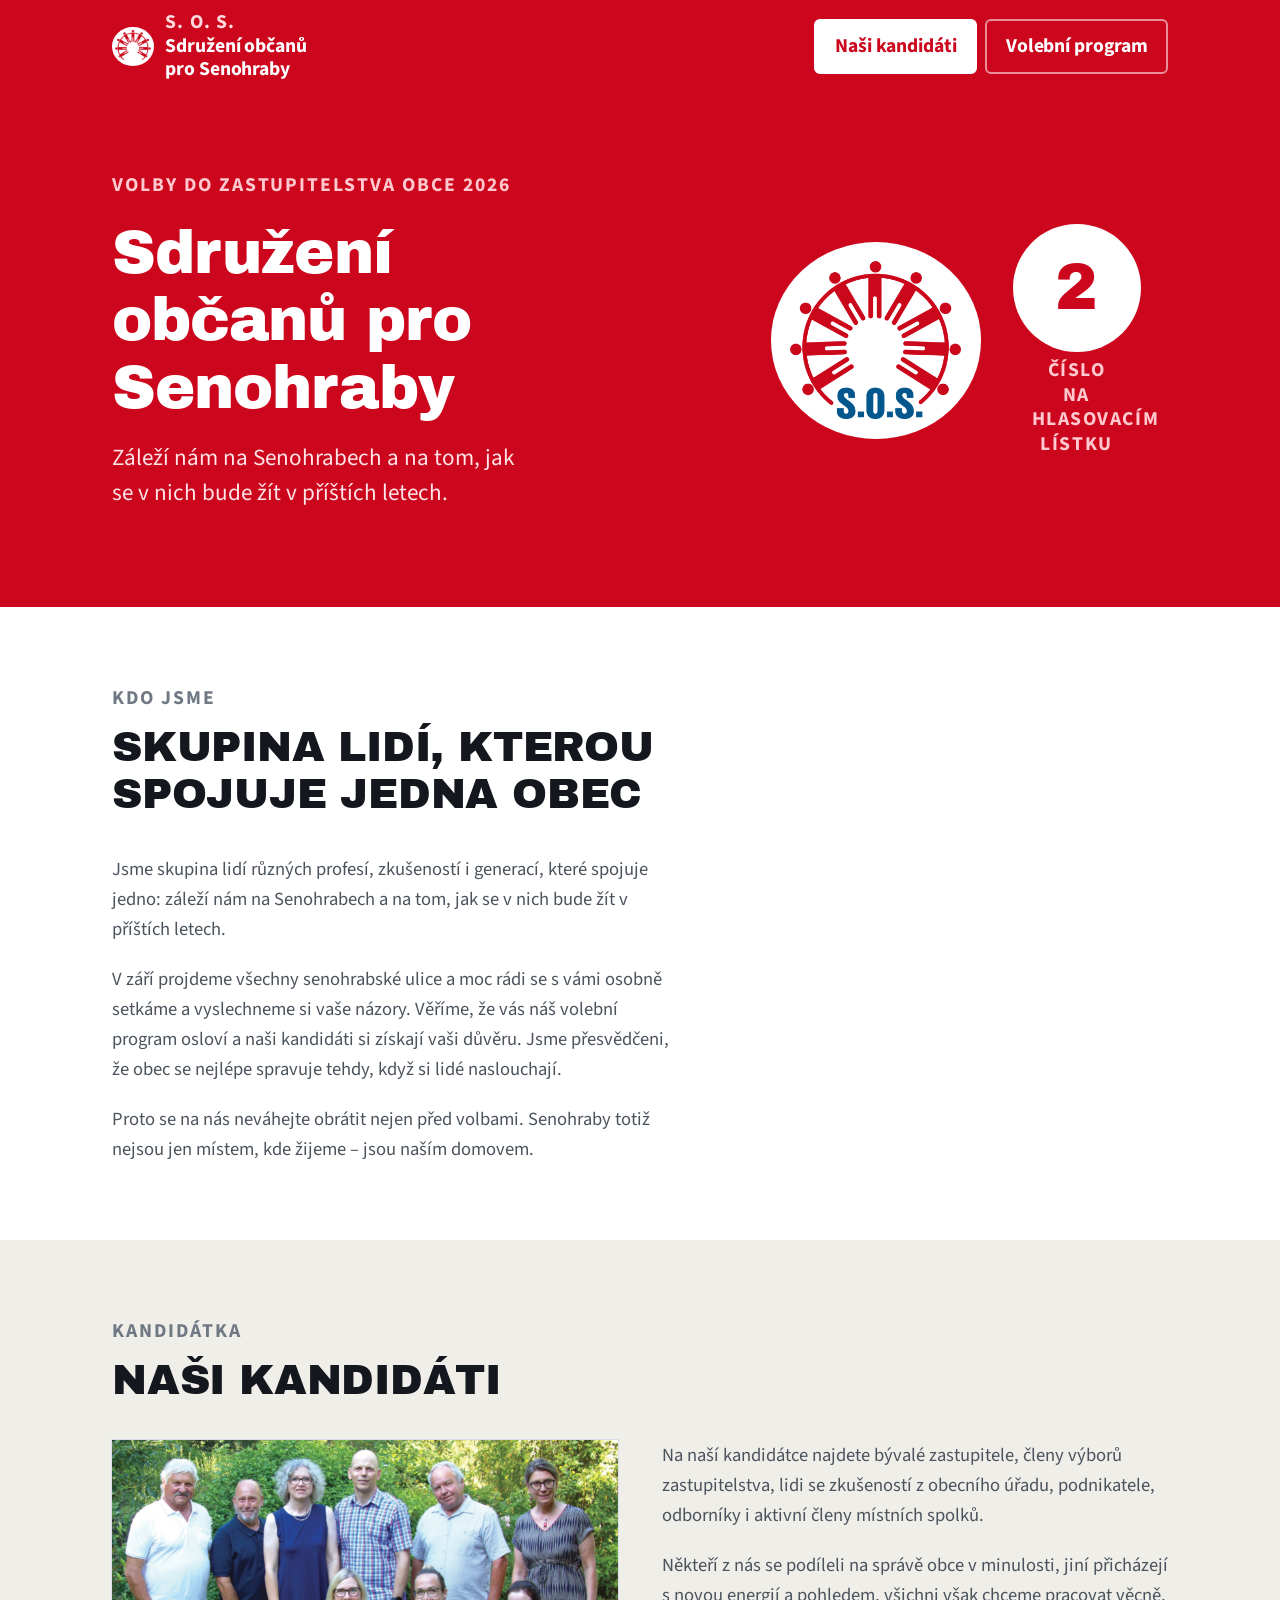
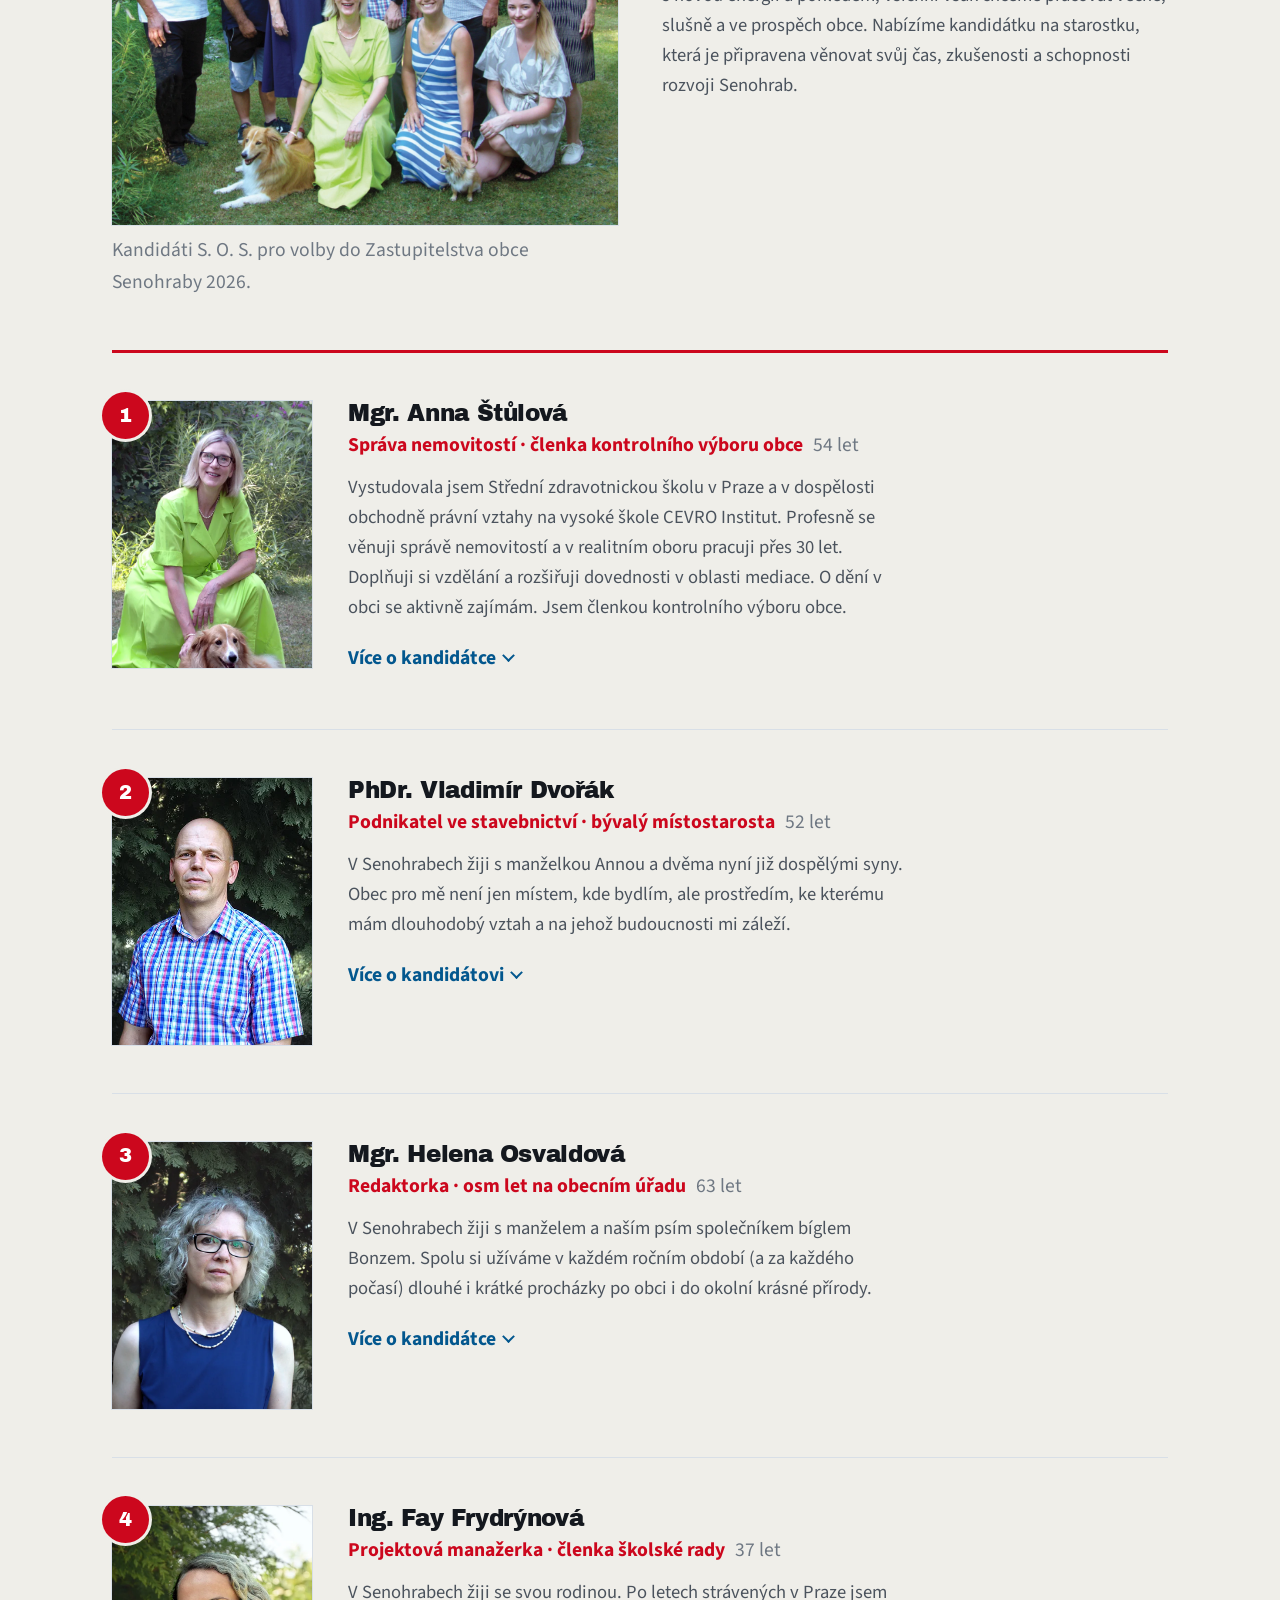
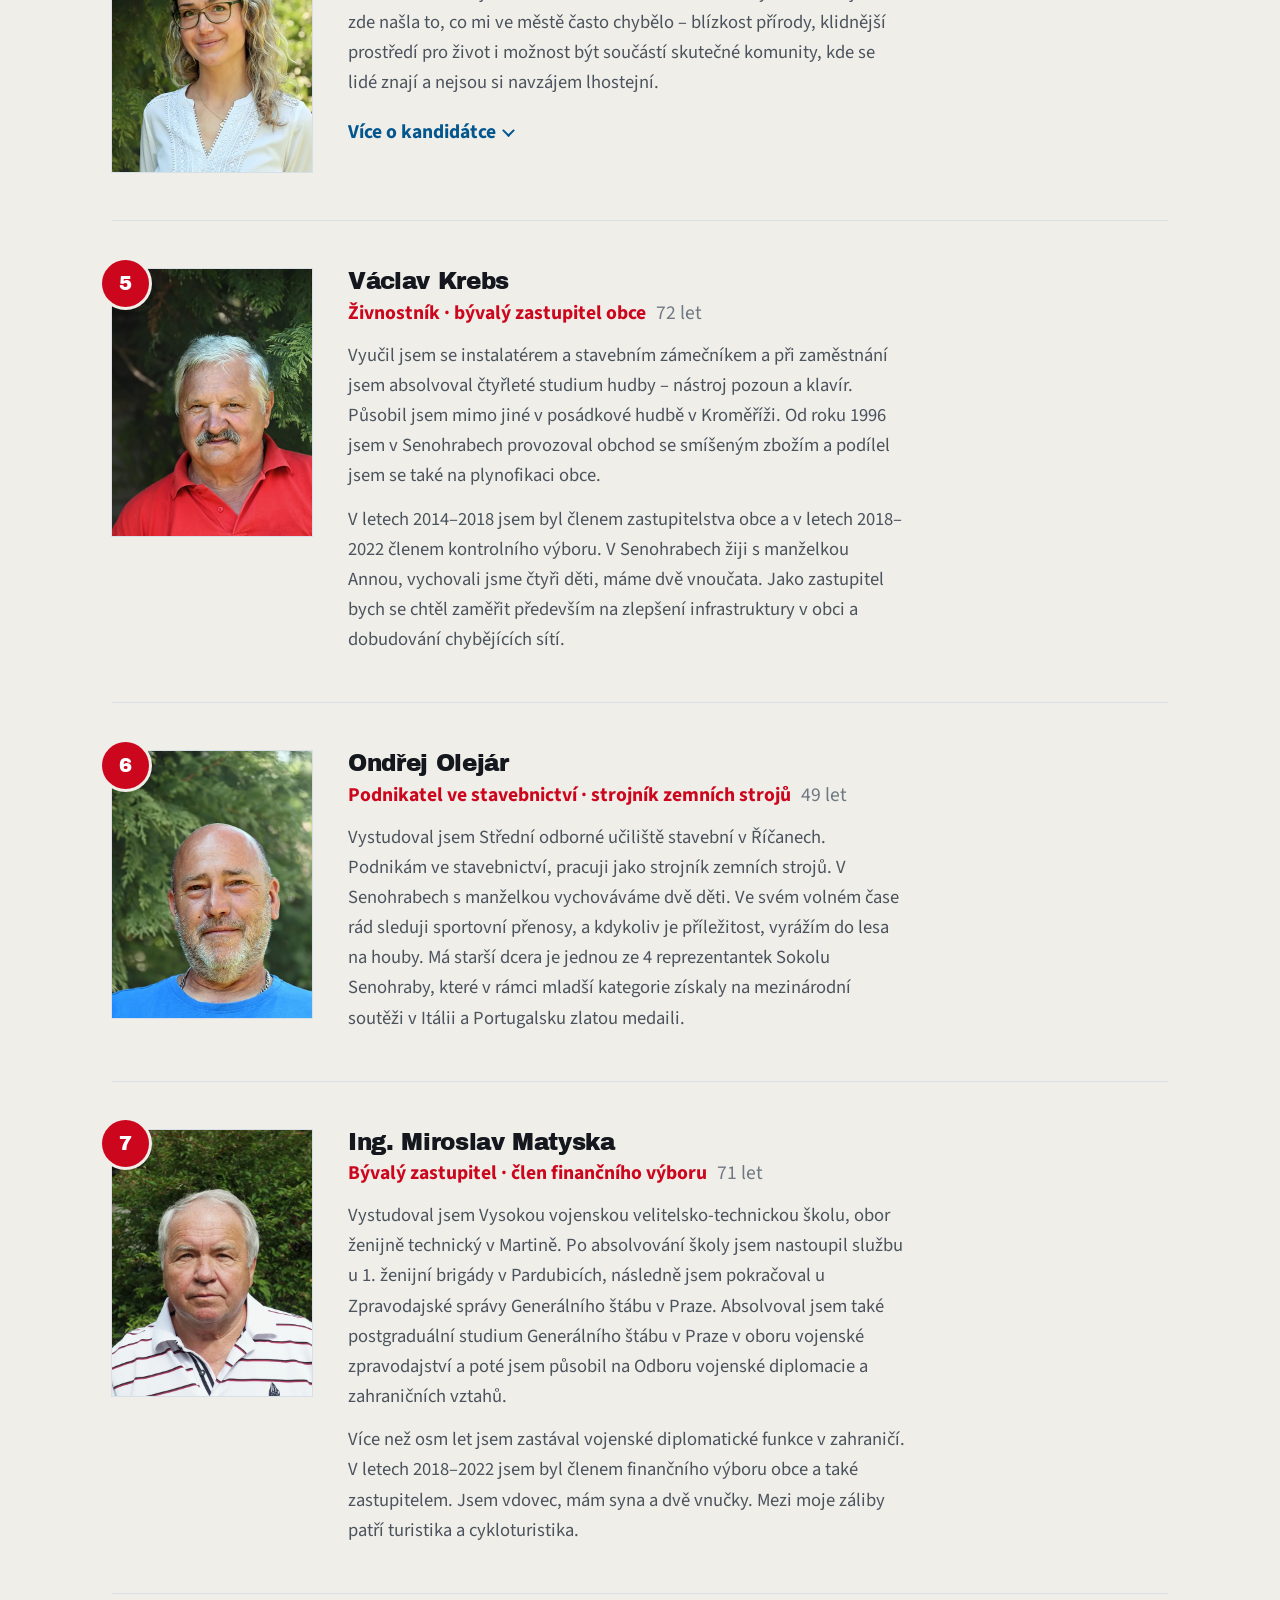
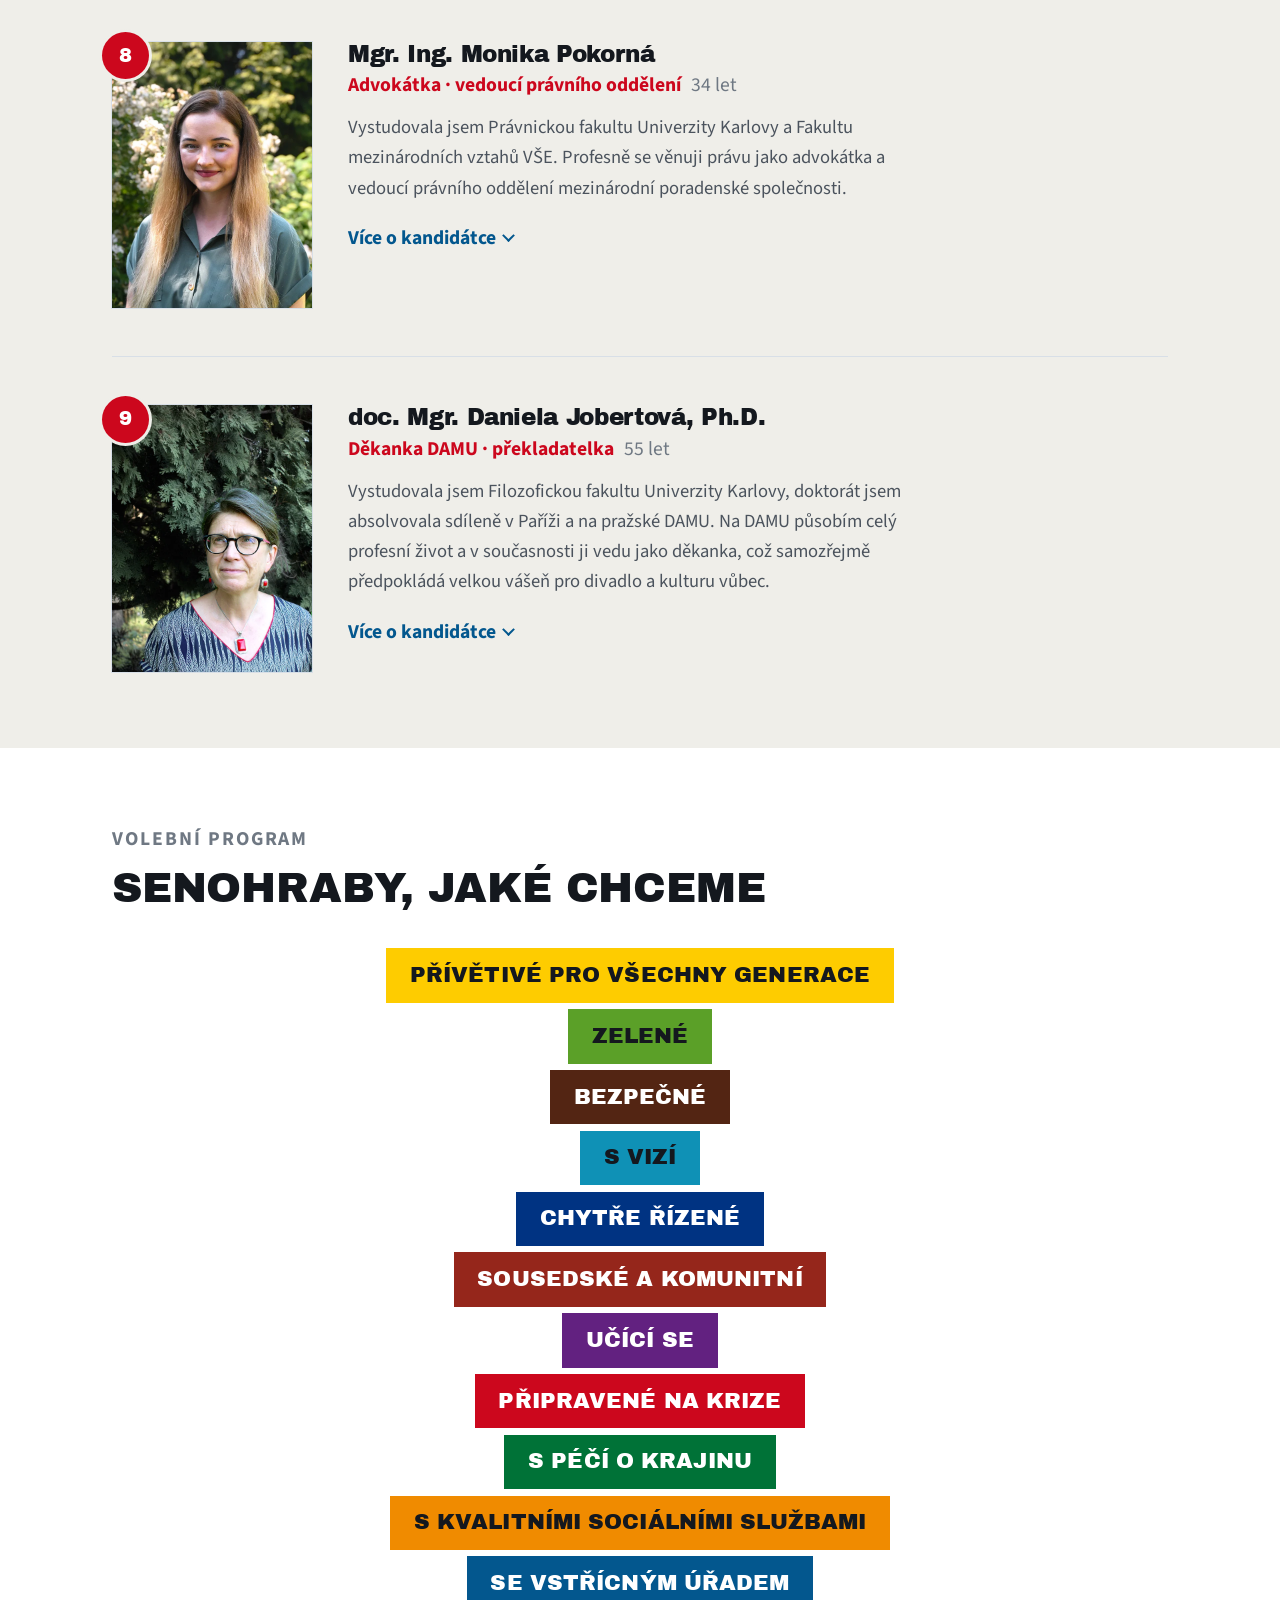
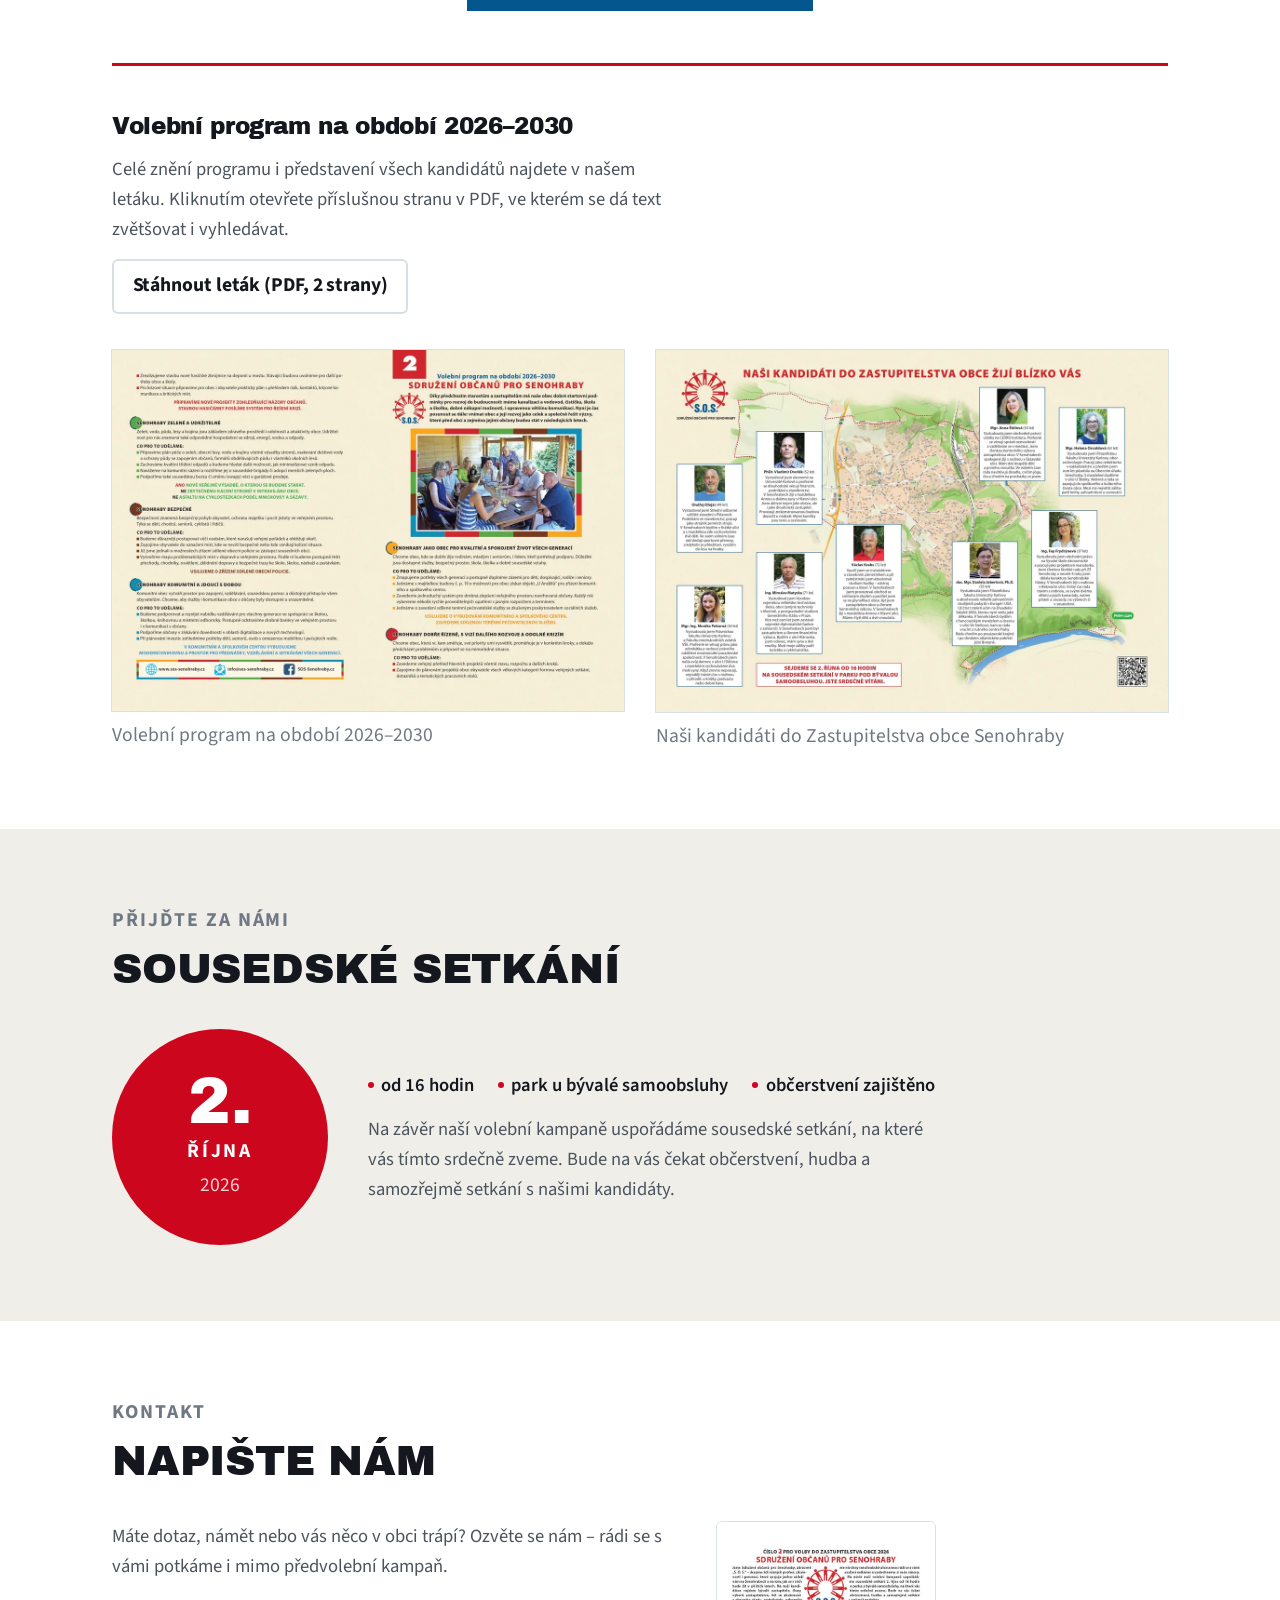
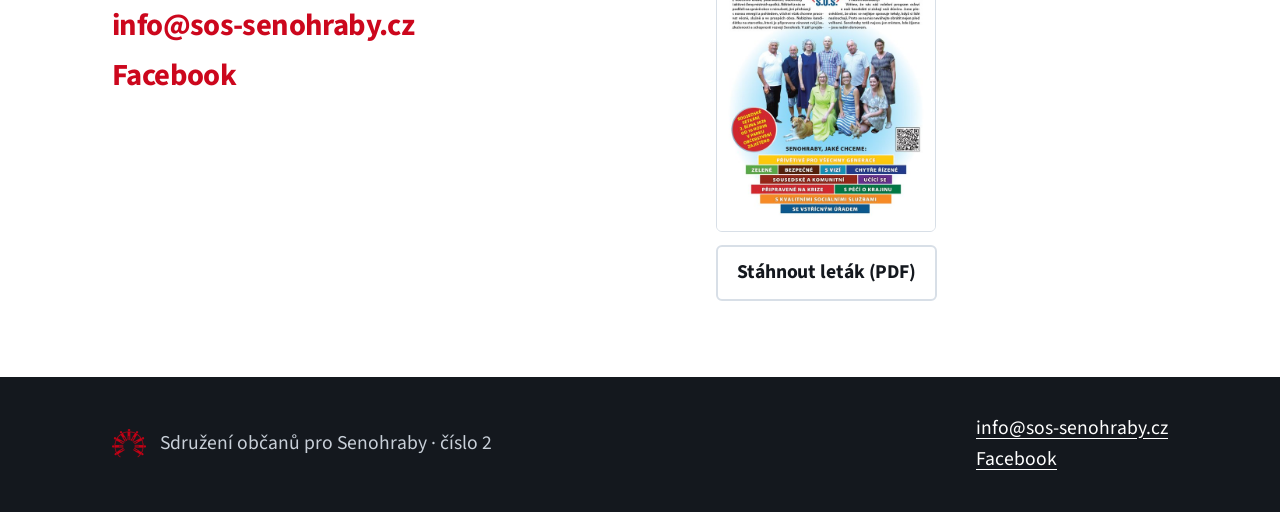
==== commit d937bdfc: "Add the 2026-2030 election programme leaflet Publishes the new leaflet from Drive in the Volební pro" ====
--- a/index.html
+++ b/index.html
@@ -741,6 +741,60 @@
             </li>
             <li style="--c: var(--p11)">Se vstřícným úřadem</li>
           </ul>
+
+          <div class="leaflet-set">
+            <div class="leaflet-set__head">
+              <h3>Volební program na období 2026&ndash;2030</h3>
+              <p>
+                Celé znění programu i představení všech kandidátů najdete
+                v našem letáku. Kliknutím otevřete příslušnou stranu v PDF,
+                ve kterém se dá text zvětšovat i vyhledávat.
+              </p>
+              <a
+                class="btn btn--ghost btn--sm"
+                href="assets/letak/SOS-volebni-program-2026.pdf"
+                download
+              >
+                Stáhnout leták (PDF, 2 strany)
+              </a>
+            </div>
+            <ul class="leaflet-set__pages">
+              <li>
+                <figure class="leaflet-page">
+                  <a href="assets/letak/SOS-volebni-program-2026.pdf#page=1">
+                    <img
+                      src="assets/letak/letak-program.webp"
+                      width="1100"
+                      height="776"
+                      loading="lazy"
+                      decoding="async"
+                      alt="Strana letáku s volebním programem na období 2026 až 2030. Popisuje pět oblastí: Senohraby jako obec pro kvalitní a spokojený život všech generací, Senohraby dobře řízené s vizí dalšího rozvoje a odolné krizím, Senohraby zelené a udržitelné, Senohraby bezpečné a Senohraby komunitní a jdoucí s dobou. U každé oblasti je uvedeno, co pro to uděláme."
+                    />
+                  </a>
+                  <figcaption>
+                    Volební program na období 2026&ndash;2030
+                  </figcaption>
+                </figure>
+              </li>
+              <li>
+                <figure class="leaflet-page">
+                  <a href="assets/letak/SOS-volebni-program-2026.pdf#page=2">
+                    <img
+                      src="assets/letak/letak-kandidati.webp"
+                      width="1100"
+                      height="778"
+                      loading="lazy"
+                      decoding="async"
+                      alt="Strana letáku s mapou Senohrab a představením devíti kandidátů do zastupitelstva obce, rozmístěných podle toho, kde v obci žijí. Stejné profily najdete v textové podobě v sekci Naši kandidáti."
+                    />
+                  </a>
+                  <figcaption>
+                    Naši kandidáti do Zastupitelstva obce Senohraby
+                  </figcaption>
+                </figure>
+              </li>
+            </ul>
+          </div>
         </div>
       </section>
 
--- a/styles.css
+++ b/styles.css
@@ -47,7 +47,7 @@
   --measure: 62ch;
   --radius-sm: 6px;
 
-  --step--1: clamp(0.86rem, 0.83rem + 0.14vw, 0.94rem);
+  --step--1: clamp(1rem, 1rem + 0.28vw, 1.5rem);
   --step-0: clamp(1.05rem, 1.01rem + 0.19vw, 1.16rem);
   --step-1: clamp(1.24rem, 1.16rem + 0.36vw, 1.46rem);
   --step-2: clamp(1.5rem, 1.34rem + 0.72vw, 1.95rem);
@@ -401,10 +401,10 @@
 .ballot__num {
   display: grid;
   place-items: center;
-  width: 3.6em;
-  height: 3.6em;
+  width: 2em;
+  height: 2em;
   font-family: var(--font-poster);
-  font-size: clamp(1.6rem, 3.4vw, 2.2rem);
+  font-size: clamp(4rem, 3.4vw, 2.2rem);
   font-weight: 400;
   line-height: 1;
   color: var(--red);
@@ -719,7 +719,7 @@
 }
 .meet__day {
   font-family: var(--font-poster);
-  font-size: clamp(2.6rem, 7vw, 3.6rem);
+  font-size: clamp(3rem, 9vw, 4rem);
   font-weight: 400;
   line-height: 0.95;
 }
@@ -839,3 +839,61 @@
   display: flex;
   flex-direction: column;
 }
+
+/* --- Leták ke stažení ---------------------------------------------------- */
+
+.leaflet-set {
+  margin-top: clamp(2.25rem, 5vw, 3.25rem);
+  padding-top: clamp(2rem, 4.5vw, 3rem);
+  border-top: 3px solid var(--red);
+  display: flex;
+  flex-direction: column;
+  gap: clamp(1.5rem, 3.5vw, 2.25rem);
+}
+.leaflet-set__head {
+  display: flex;
+  flex-direction: column;
+  align-items: flex-start;
+  gap: 0.9rem;
+}
+.leaflet-set__head p {
+  max-width: var(--measure);
+  color: var(--ink-2);
+}
+.leaflet-set__pages {
+  list-style: none;
+  margin: 0;
+  padding: 0;
+  display: grid;
+  gap: clamp(1.25rem, 3vw, 2rem);
+}
+@media (min-width: 52rem) {
+  .leaflet-set__pages {
+    grid-template-columns: repeat(2, minmax(0, 1fr));
+  }
+}
+.leaflet-page {
+  margin: 0;
+  display: flex;
+  flex-direction: column;
+  gap: 0.55rem;
+}
+.leaflet-page a {
+  display: block;
+  box-shadow: 0 0 0 1px var(--line);
+  transition:
+    box-shadow 0.16s ease,
+    transform 0.16s ease;
+}
+.leaflet-page a:hover {
+  box-shadow: 0 0 0 2px var(--red);
+  transform: translateY(-2px);
+}
+.leaflet-page img {
+  width: 100%;
+  background: var(--paper-2);
+}
+.leaflet-page figcaption {
+  font-size: var(--step--1);
+  color: var(--ink-3);
+}
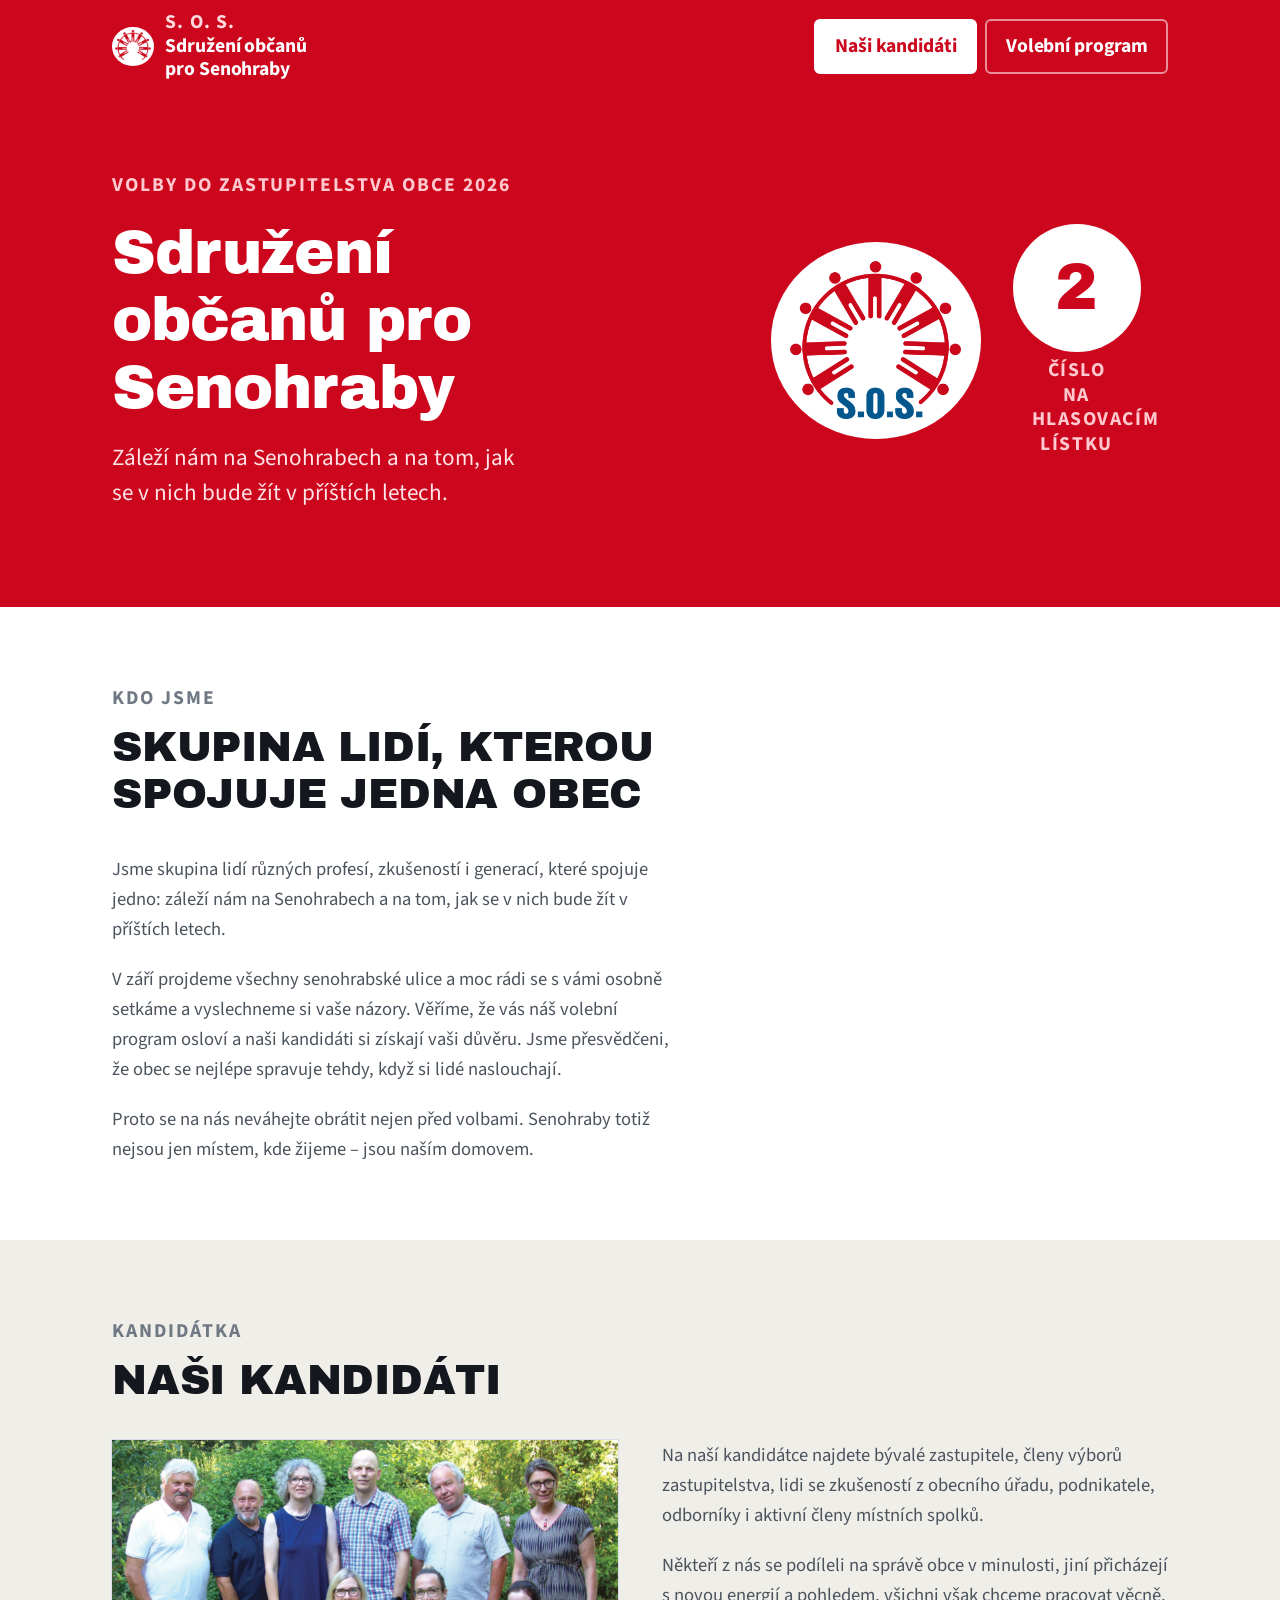
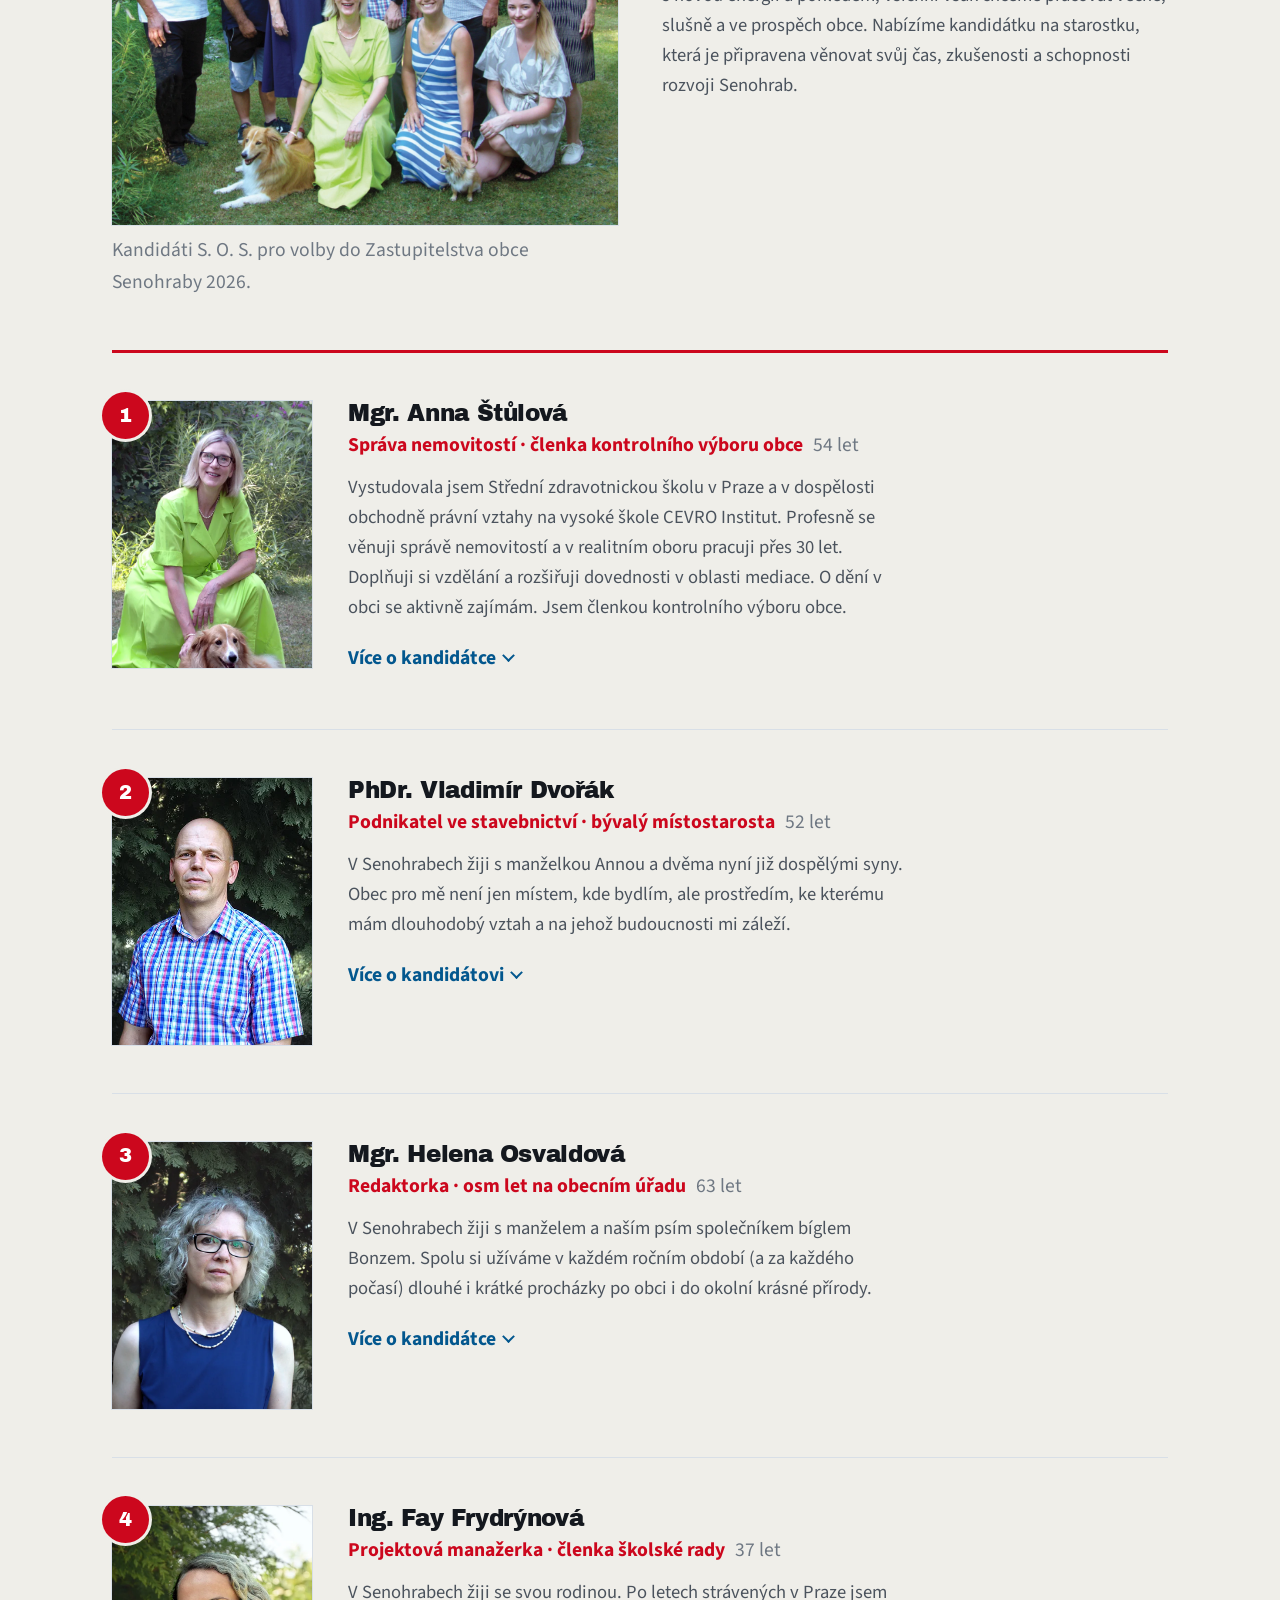
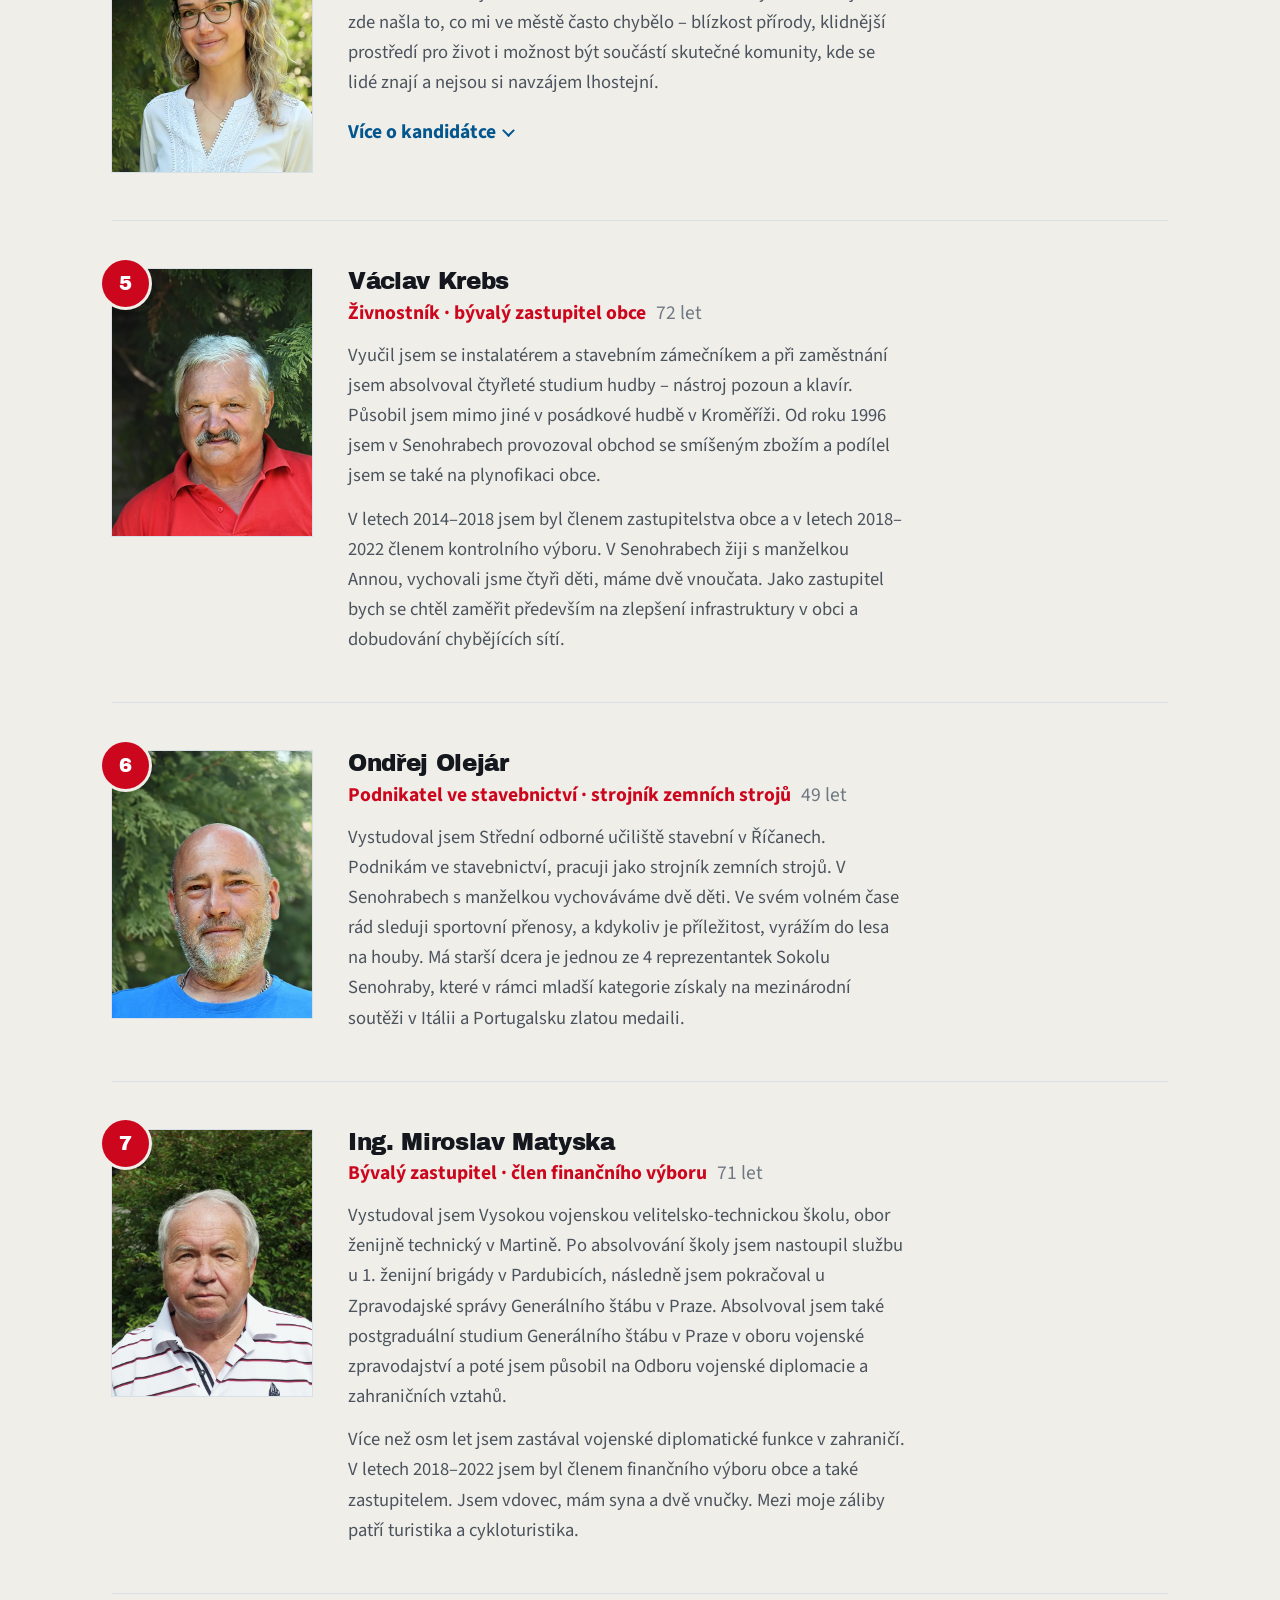
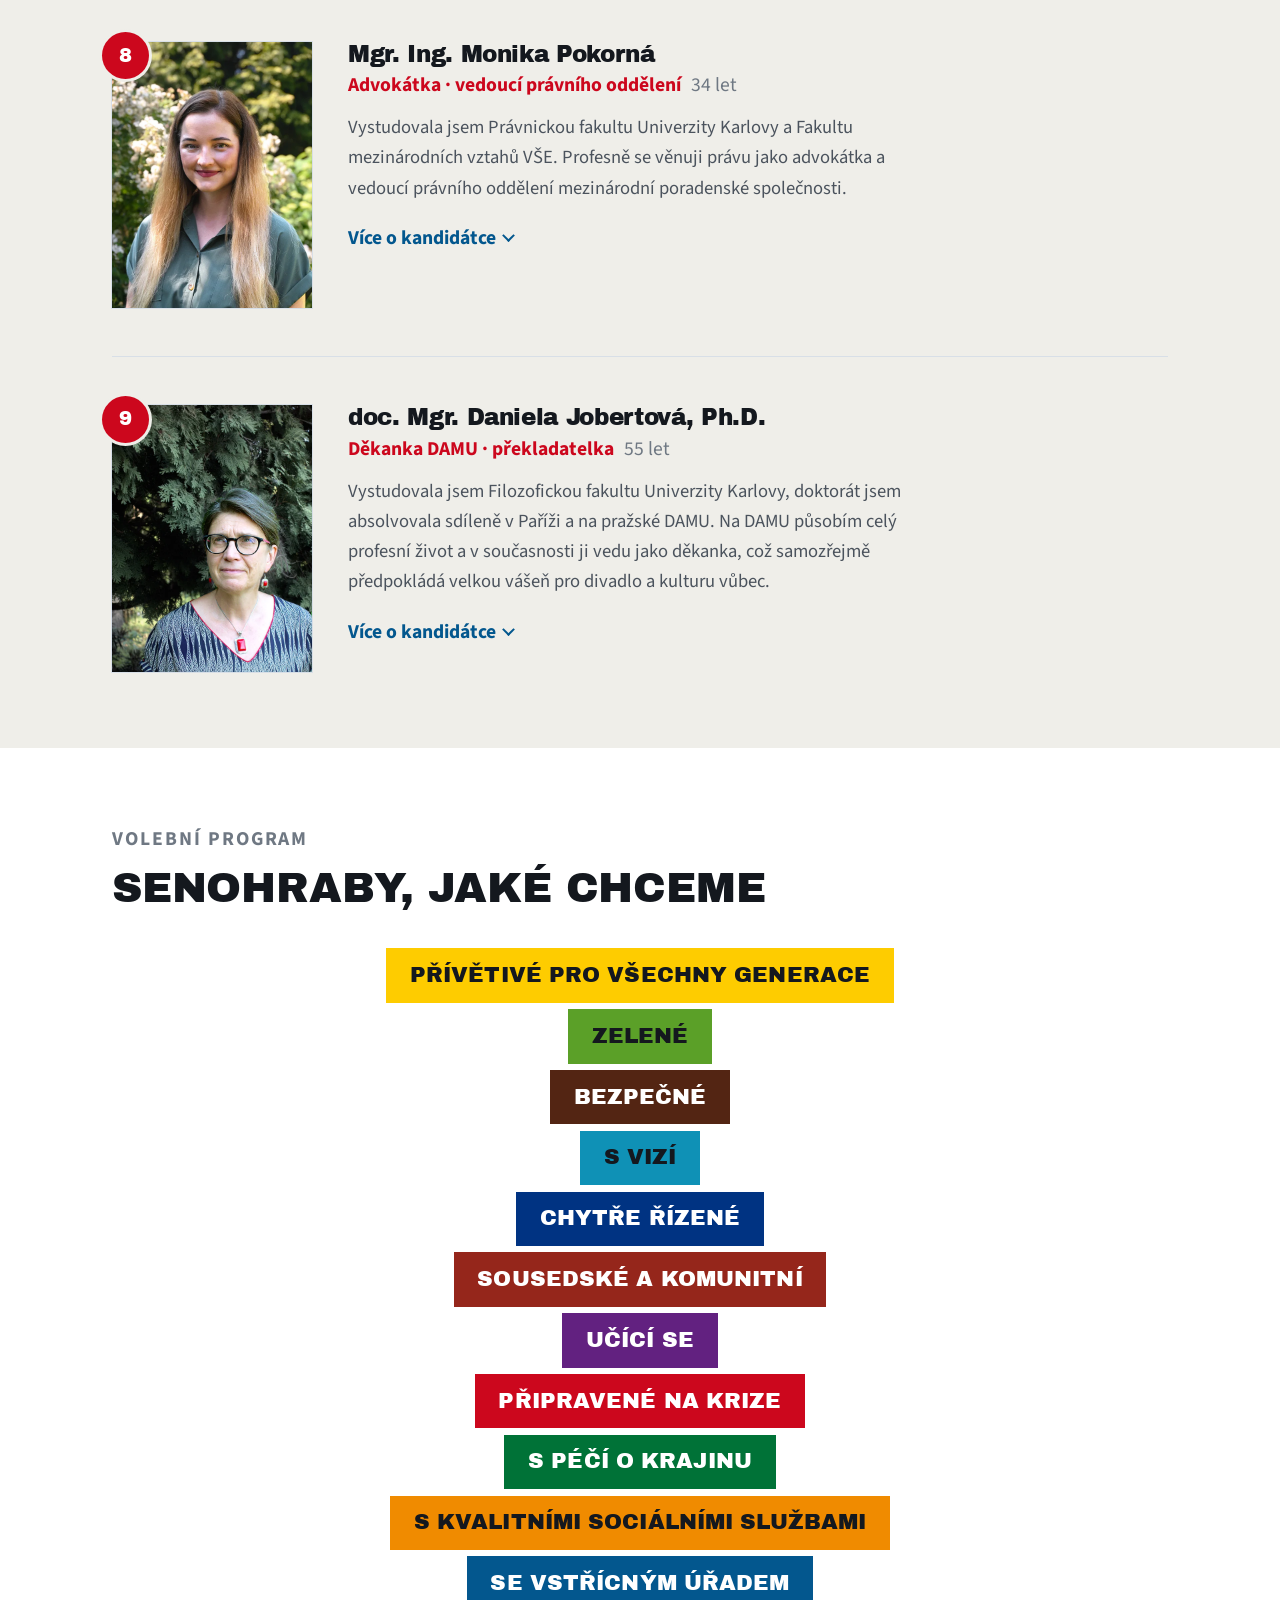
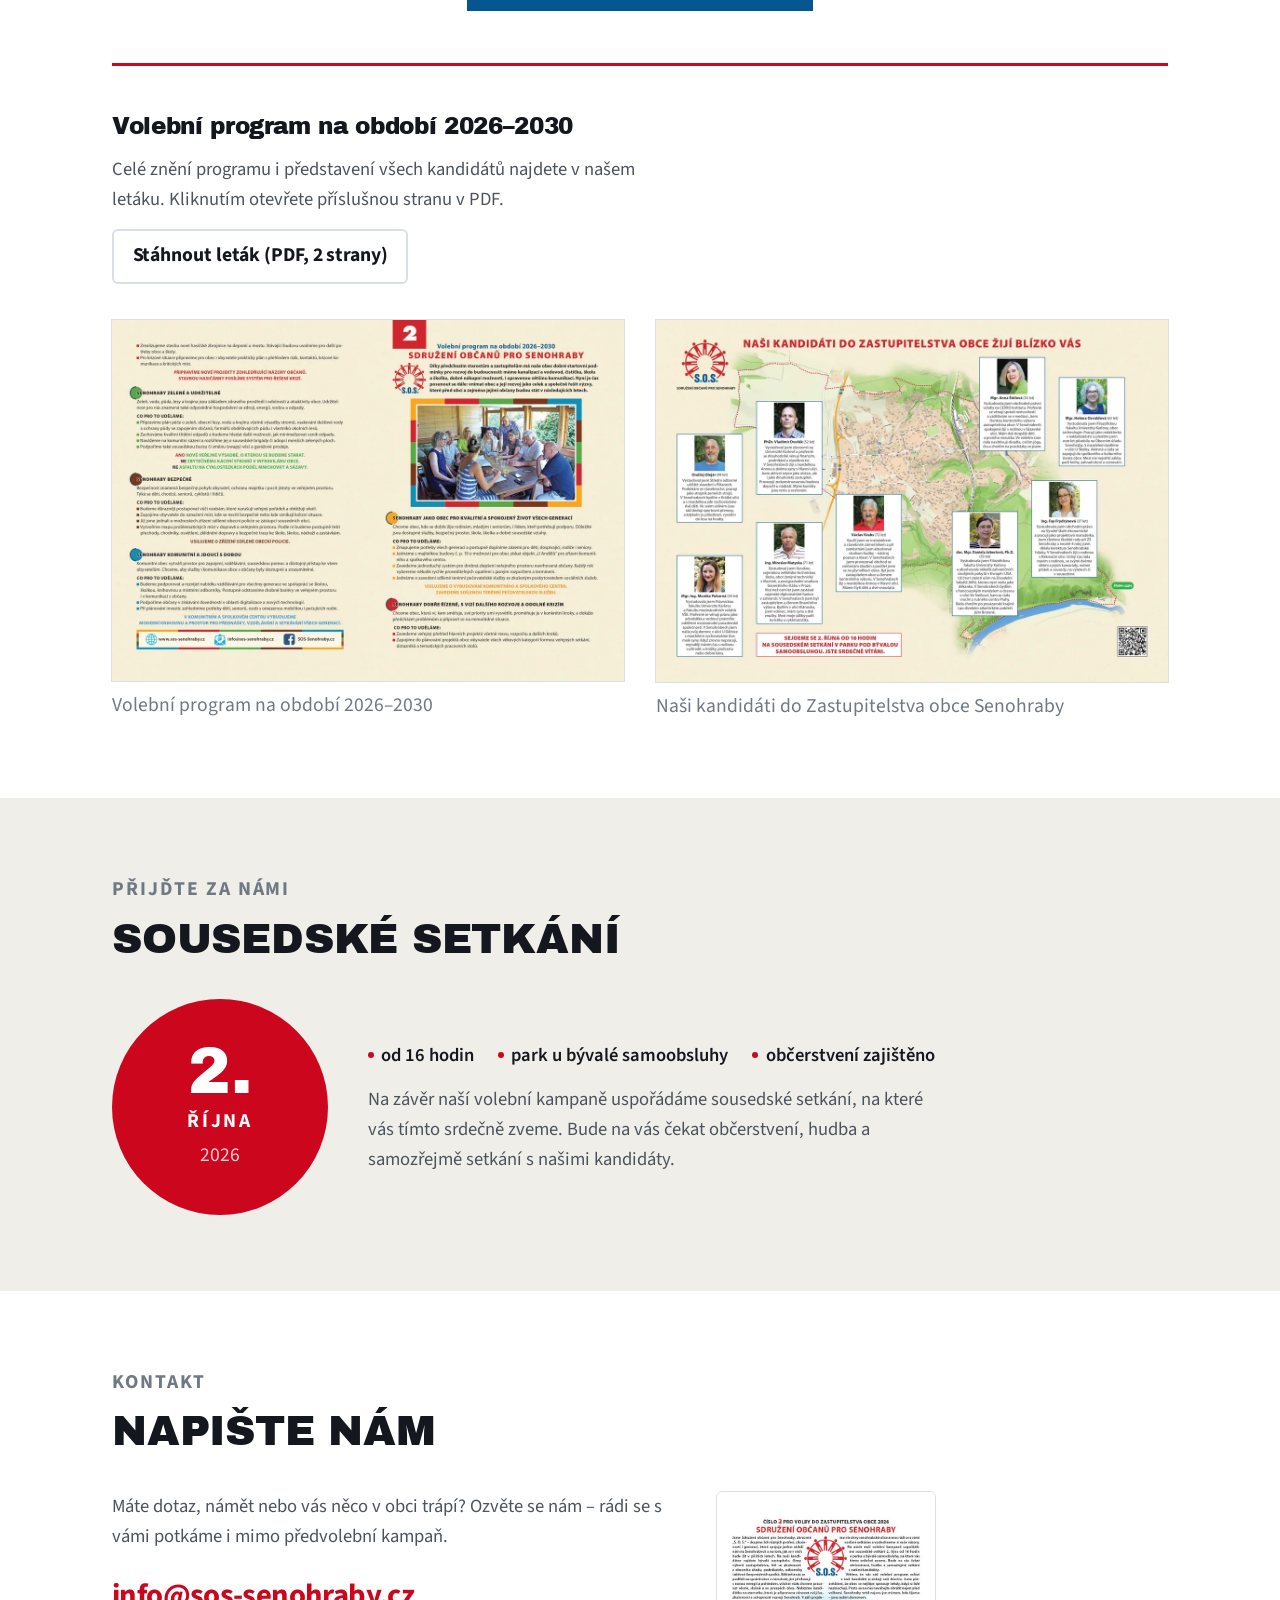
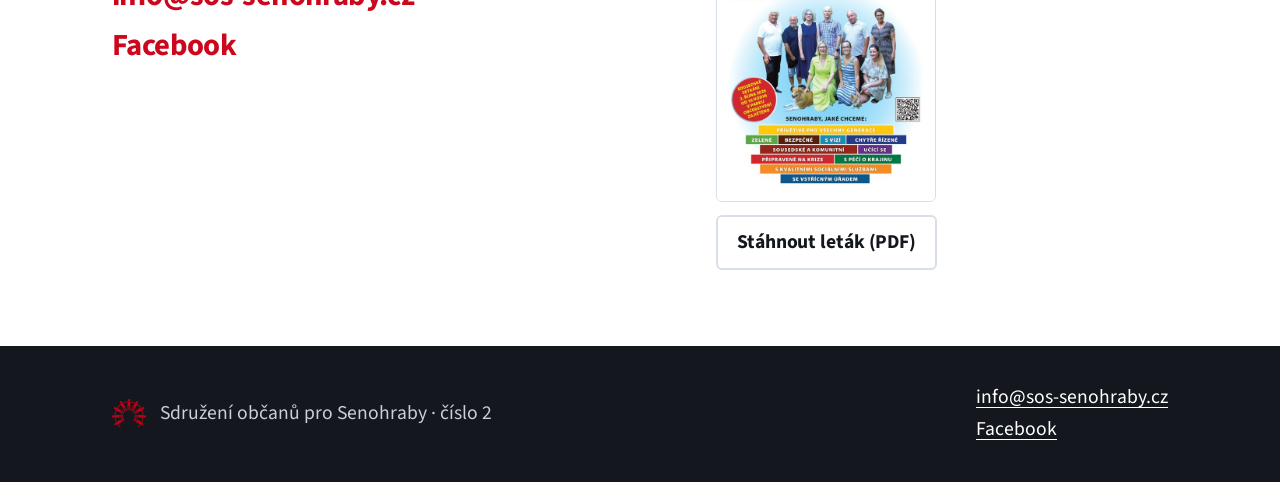
==== commit c66e281c: "Removed redundant information about PDFs" ====
--- a/index.html
+++ b/index.html
@@ -747,8 +747,7 @@
               <h3>Volební program na období 2026&ndash;2030</h3>
               <p>
                 Celé znění programu i představení všech kandidátů najdete
-                v našem letáku. Kliknutím otevřete příslušnou stranu v PDF,
-                ve kterém se dá text zvětšovat i vyhledávat.
+                v našem letáku. Kliknutím otevřete příslušnou stranu v PDF.
               </p>
               <a
                 class="btn btn--ghost btn--sm"
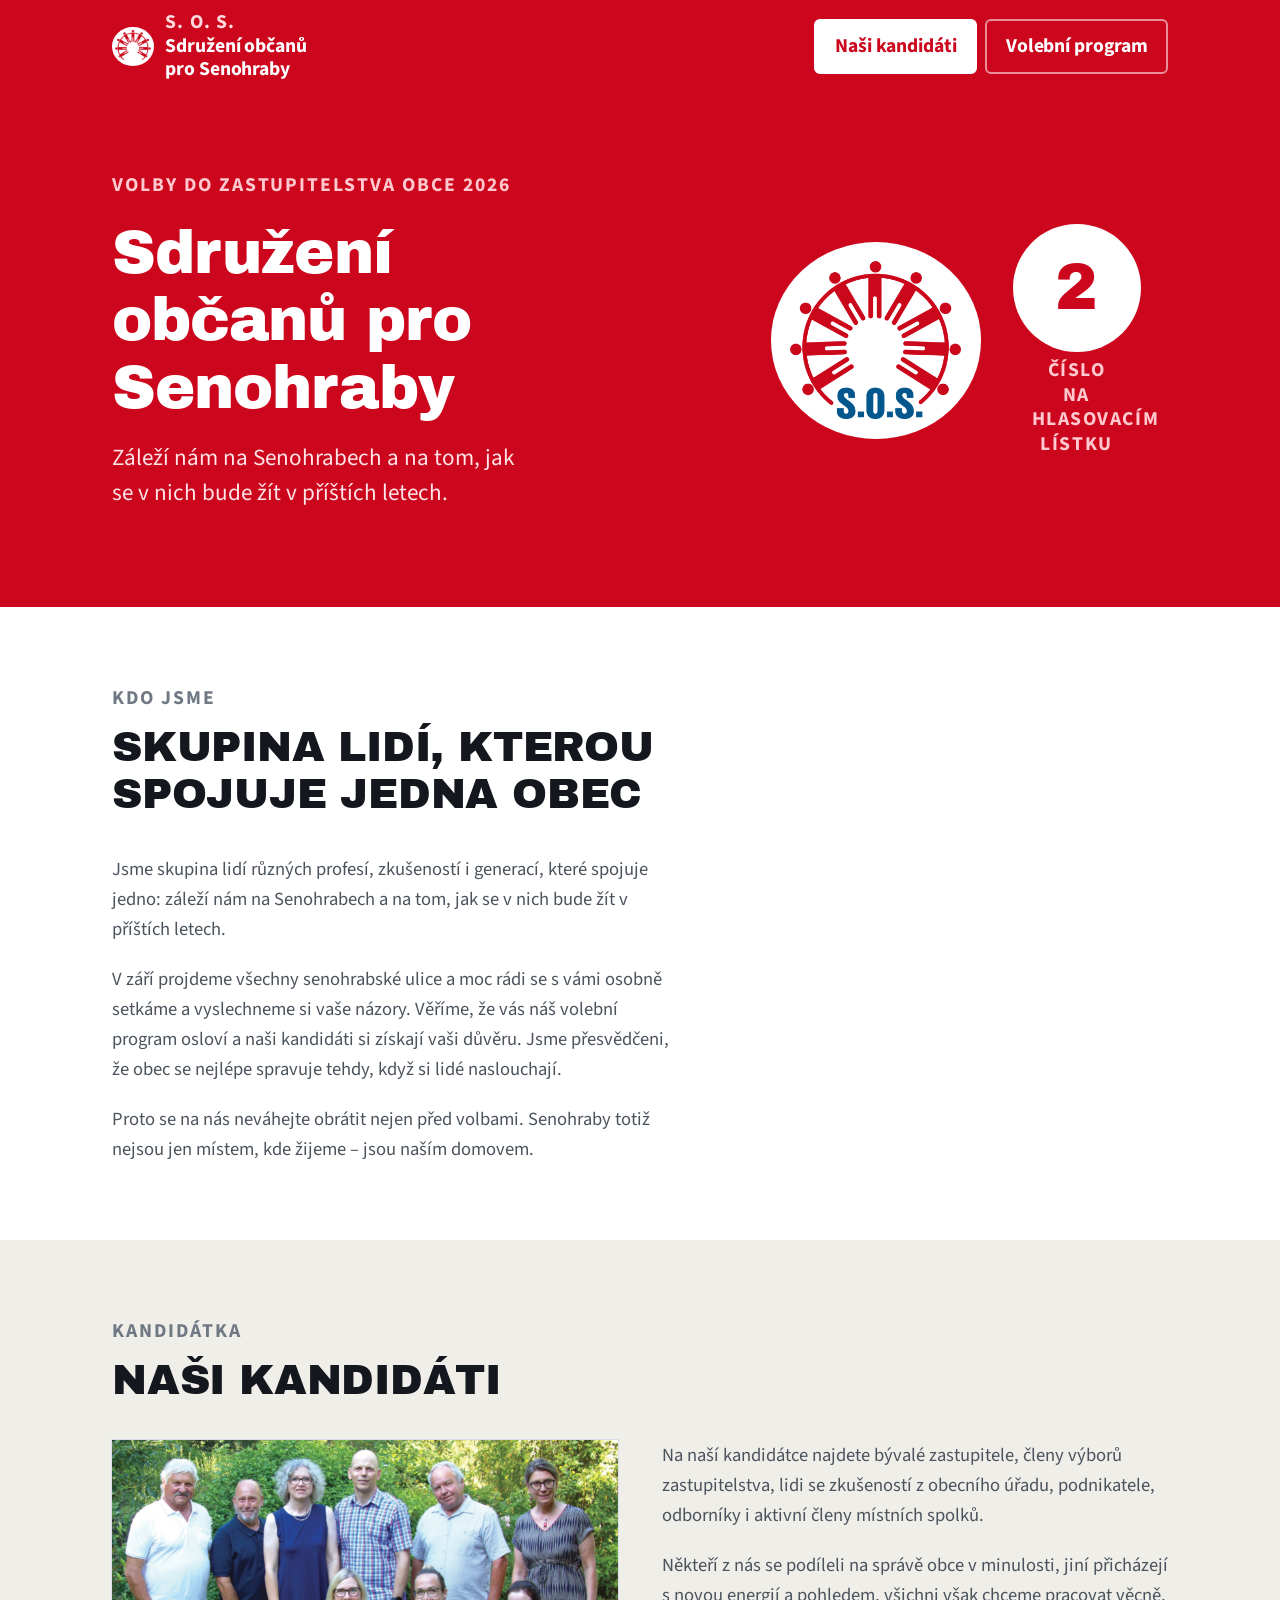
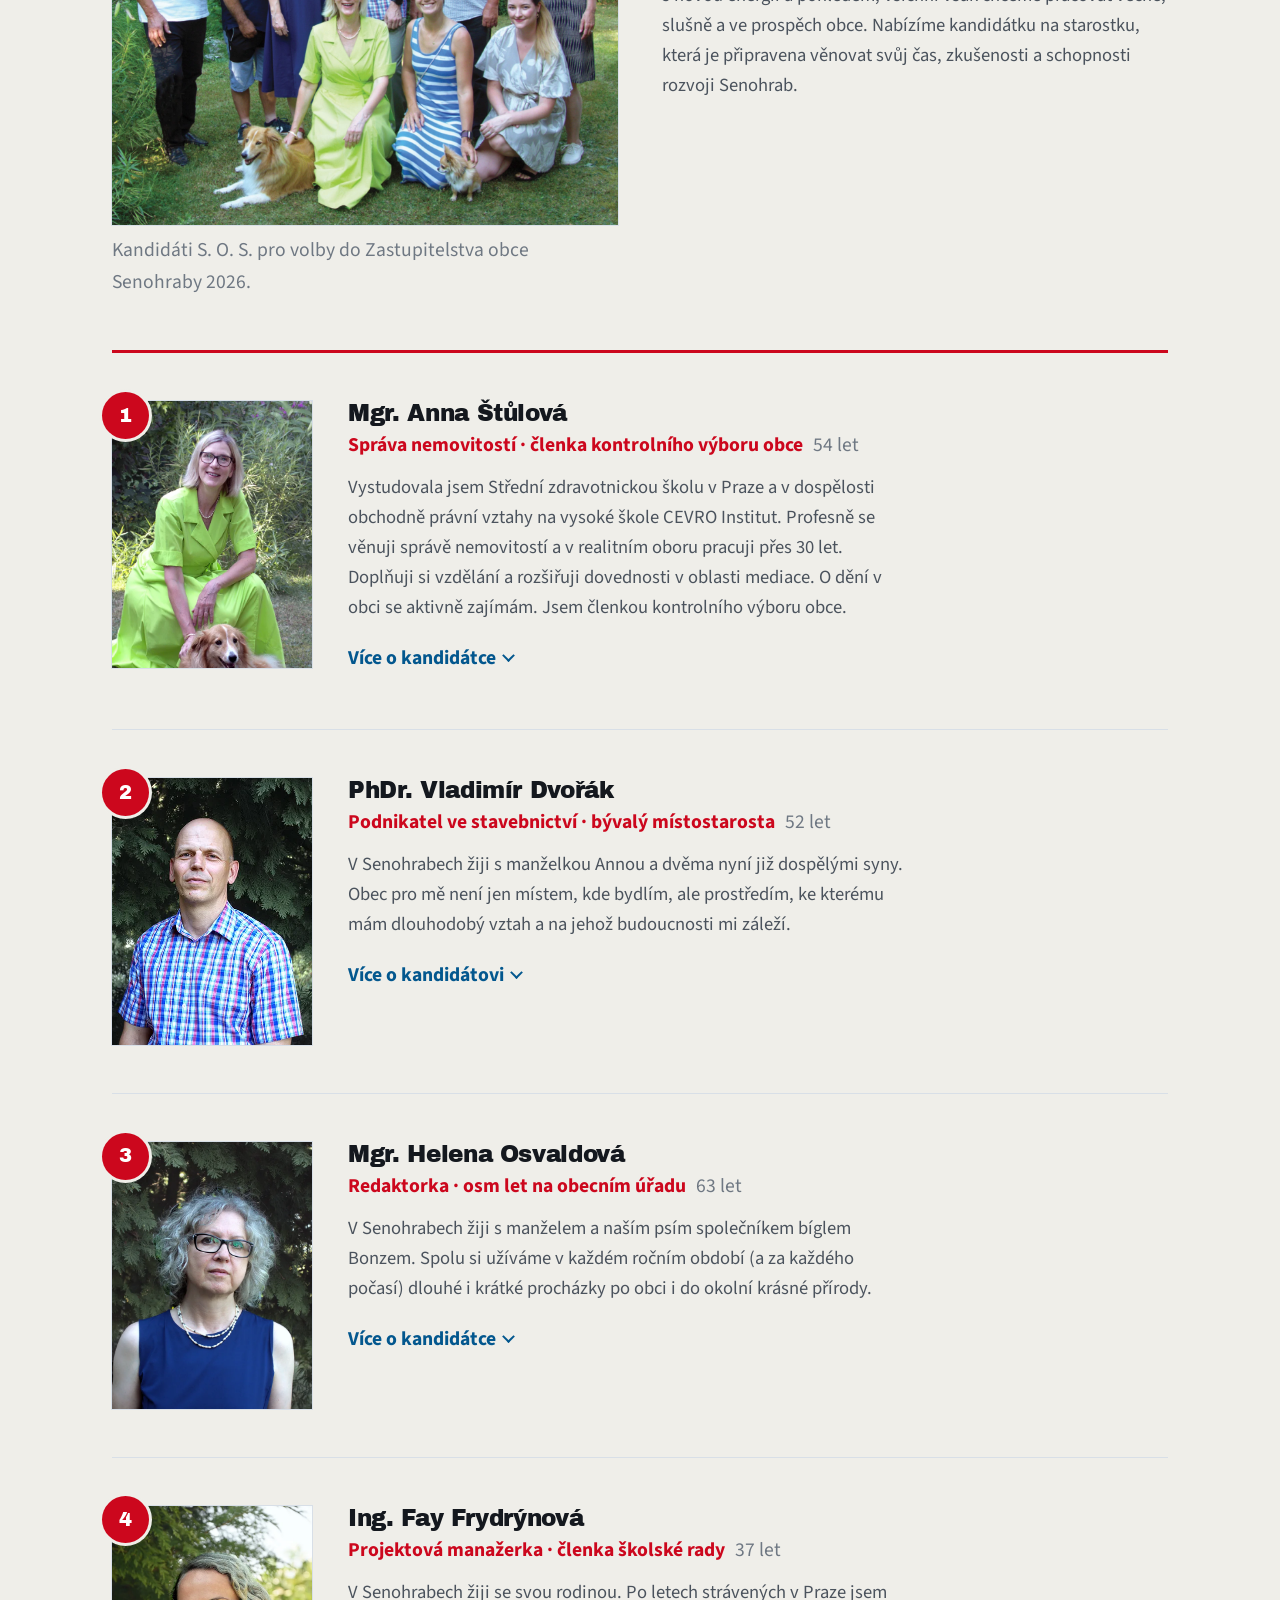
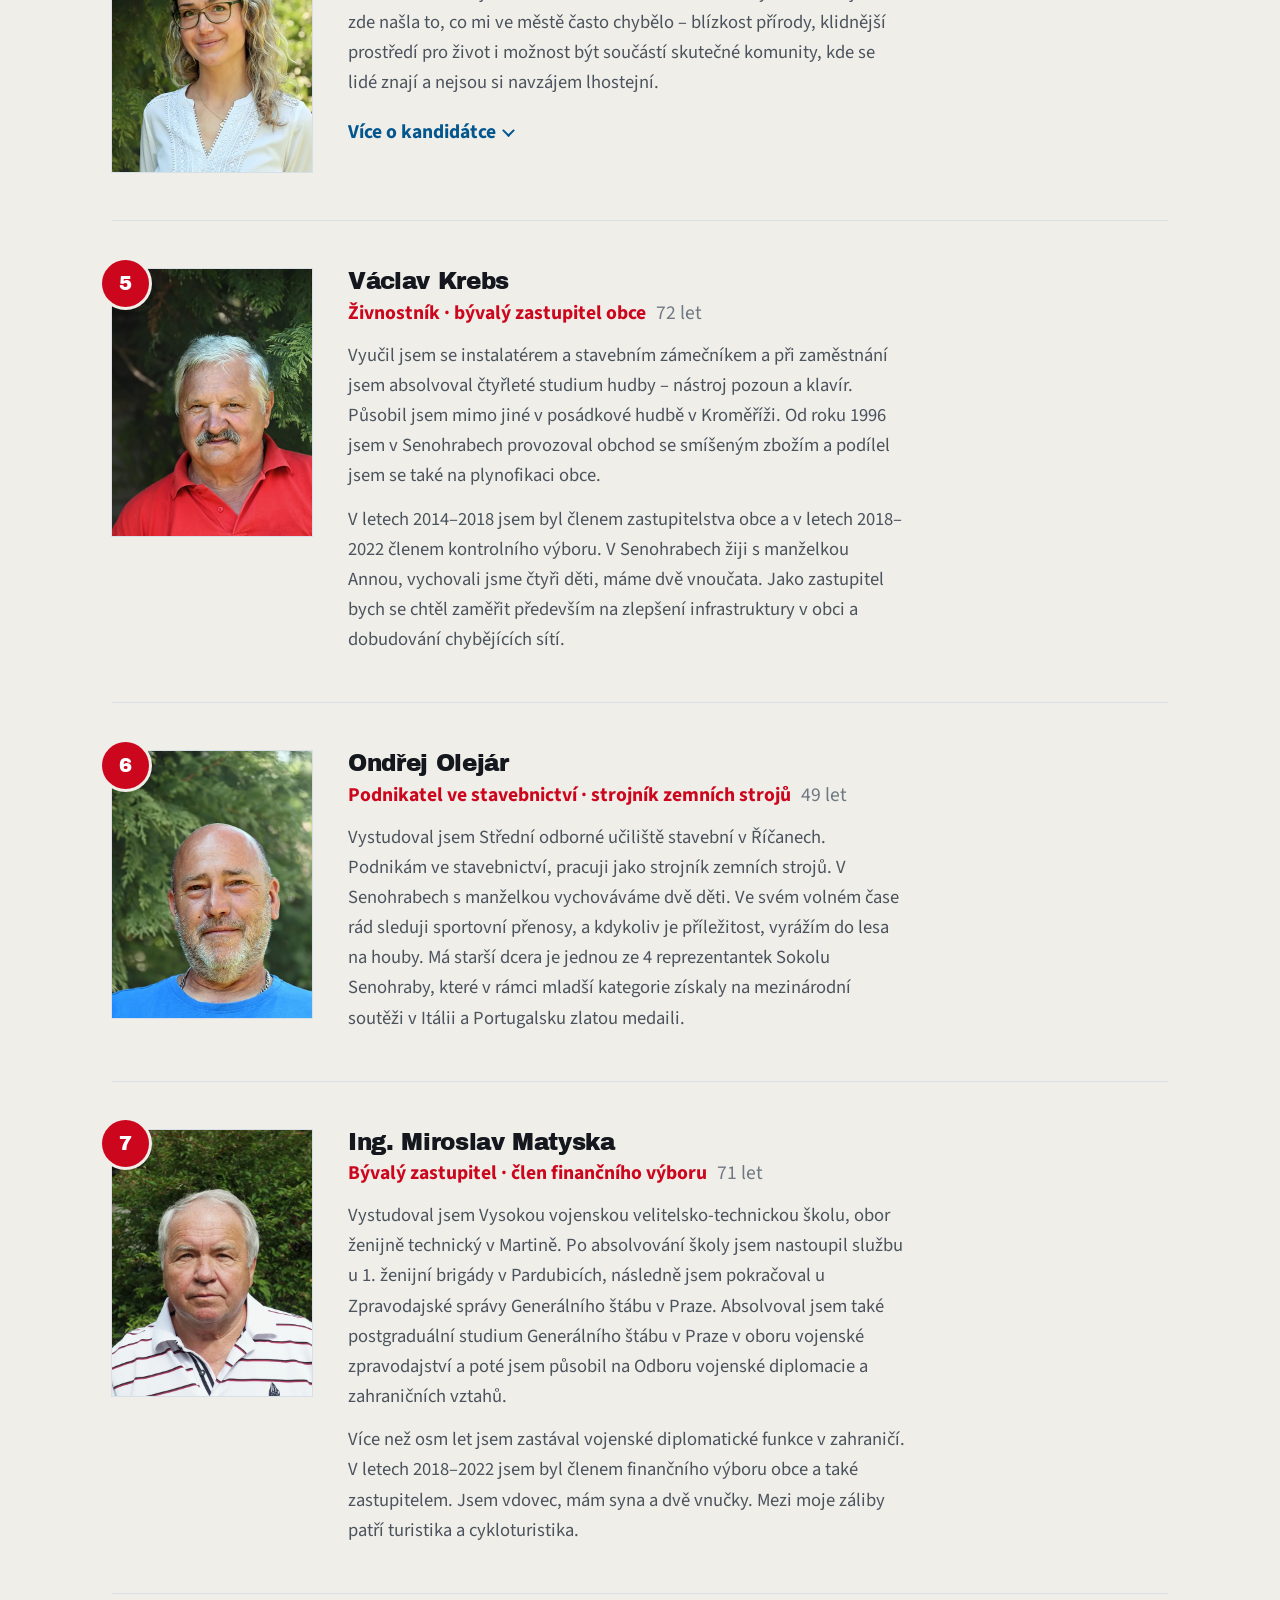
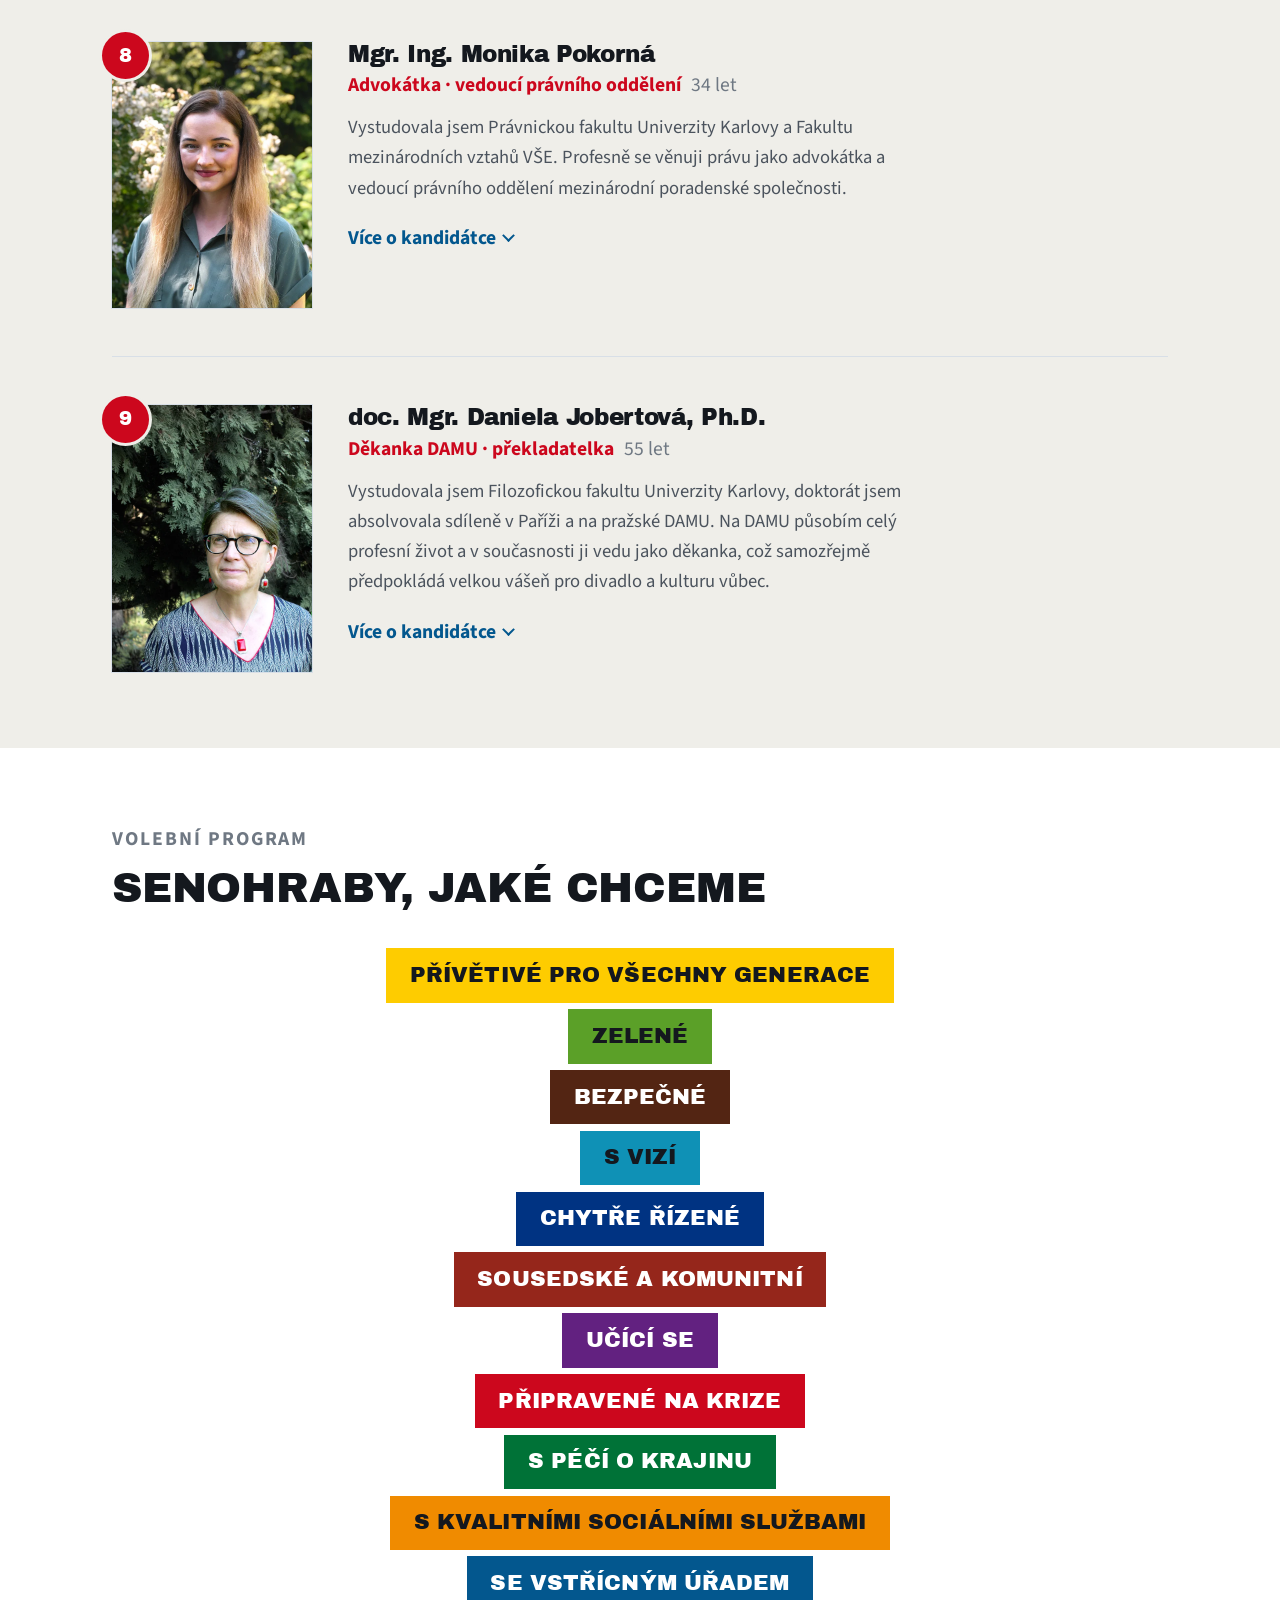
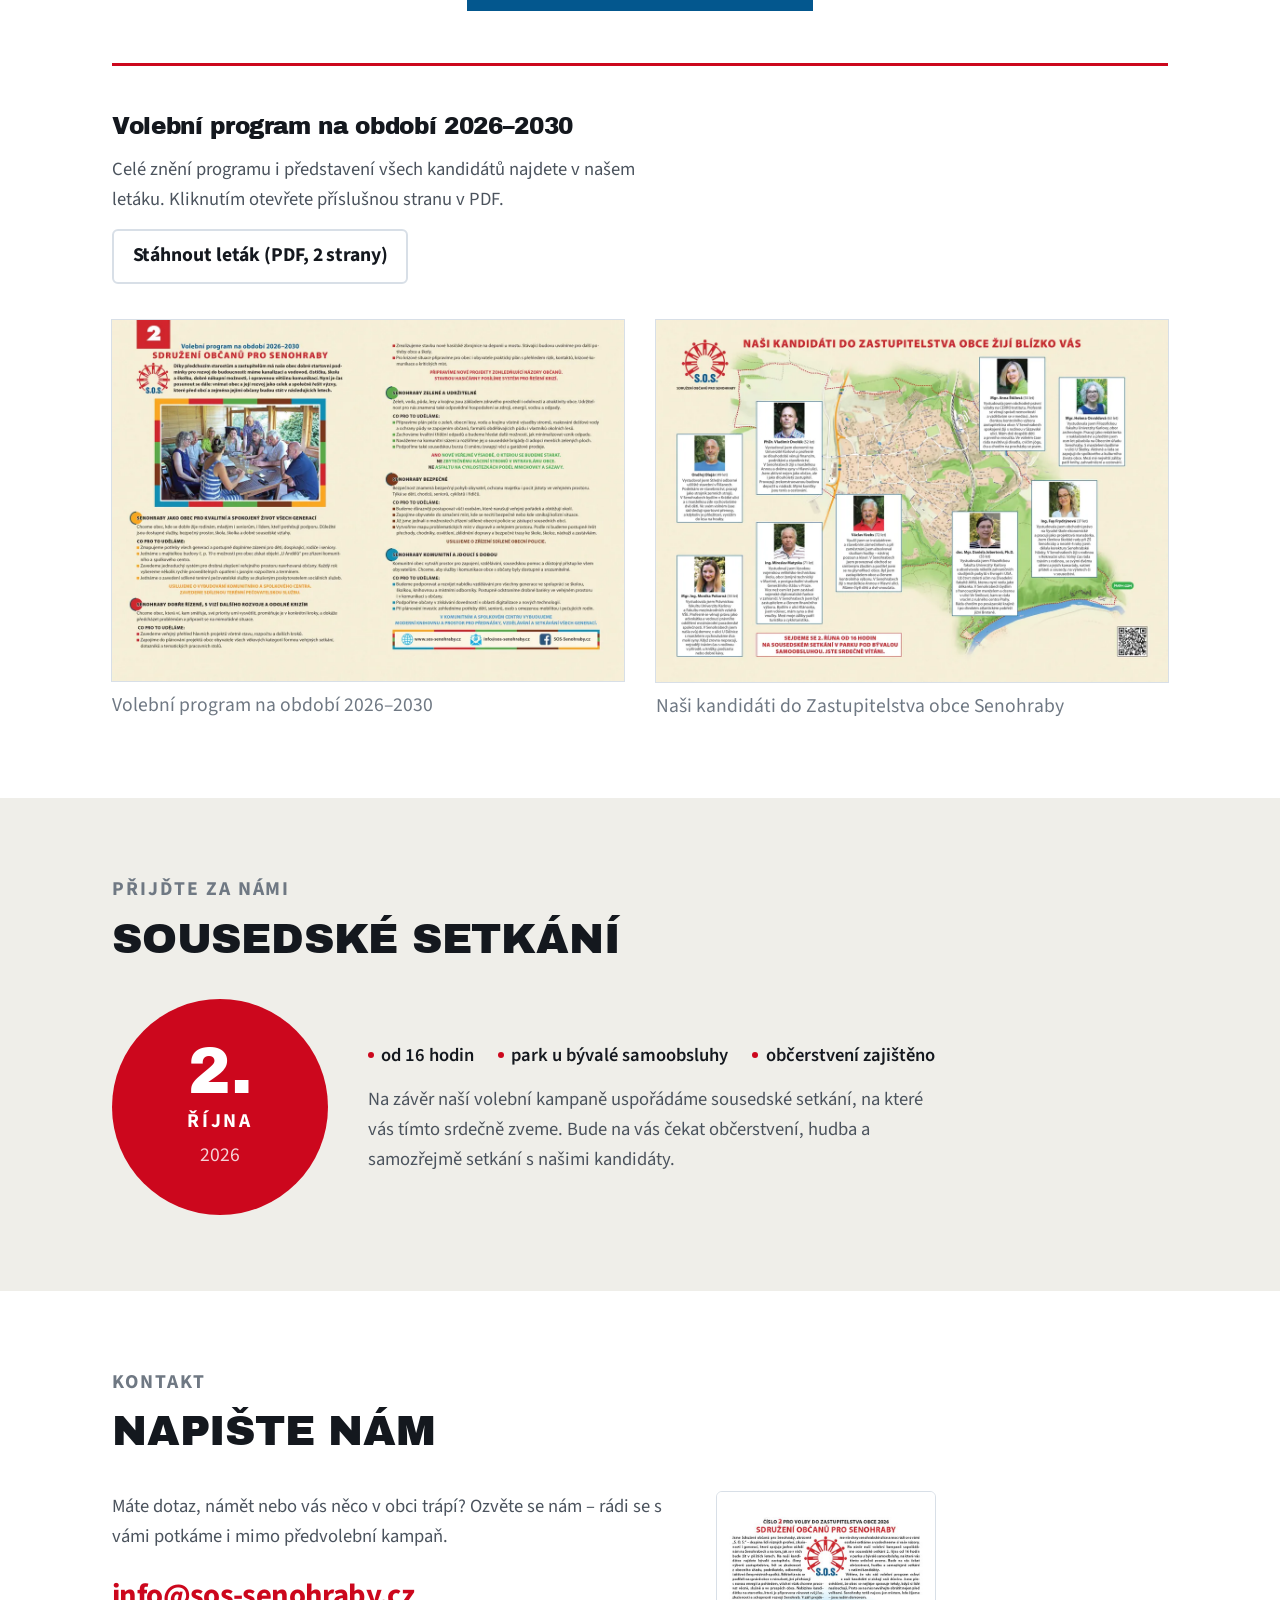
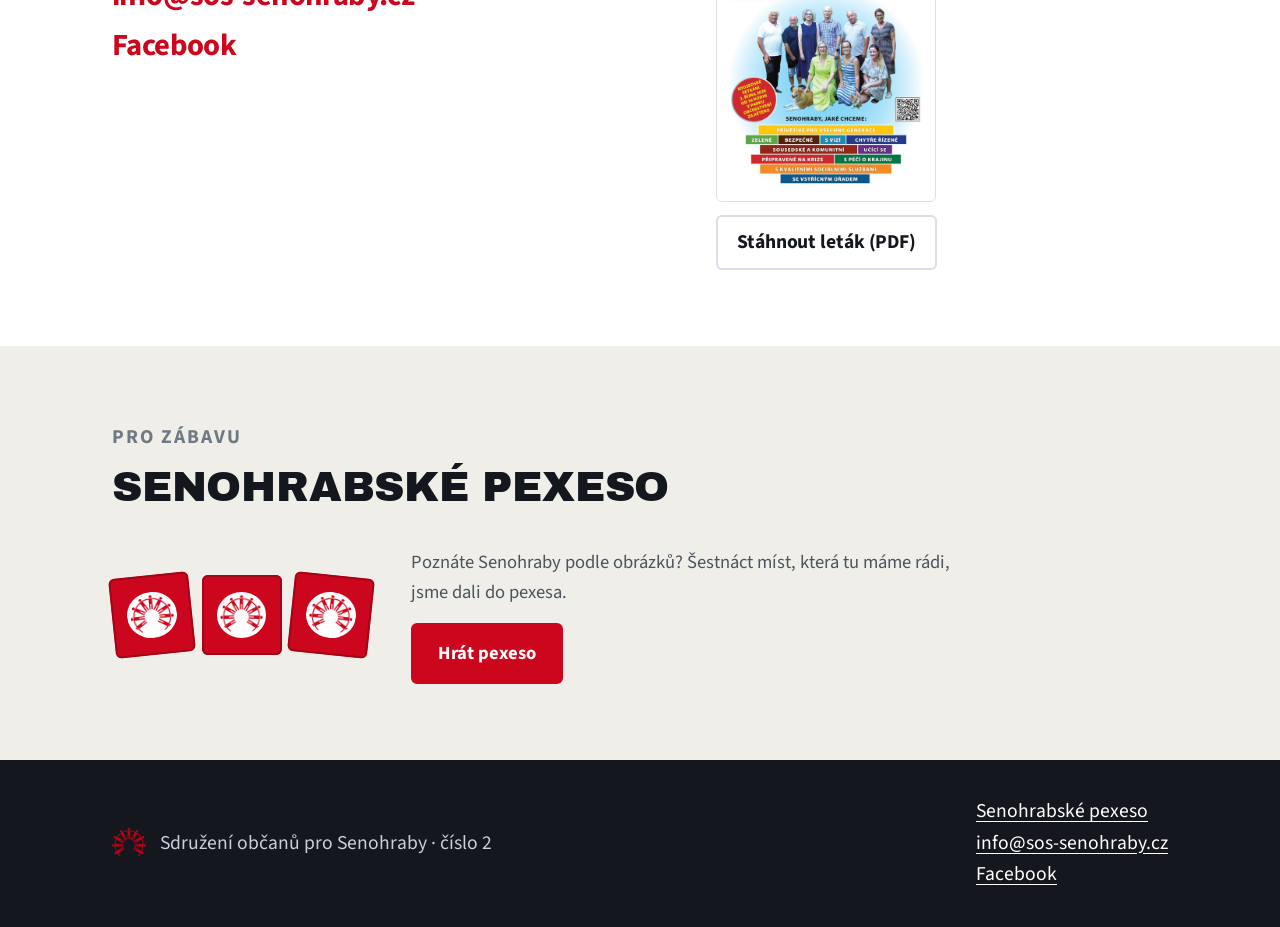
==== commit bebbae95: "Add Senohraby pexeso game page New /pexeso.html: a memory game built from 16 square photos of places" ====
--- a/index.html
+++ b/index.html
@@ -870,6 +870,39 @@
           </div>
         </div>
       </section>
+
+      <section
+        class="section section--tint"
+        id="pexeso"
+        aria-labelledby="pexeso-nadpis"
+      >
+        <div class="wrap">
+          <div class="section__head">
+            <p class="eyebrow">Pro zábavu</p>
+            <h2 id="pexeso-nadpis">Senohrabské pexeso</h2>
+          </div>
+          <div class="play">
+            <div class="play__cards" aria-hidden="true">
+              <span class="play__card">
+                <img src="assets/img/znak-sos.png" alt="" />
+              </span>
+              <span class="play__card">
+                <img src="assets/img/znak-sos.png" alt="" />
+              </span>
+              <span class="play__card">
+                <img src="assets/img/znak-sos.png" alt="" />
+              </span>
+            </div>
+            <div class="play__body">
+              <p>
+                Poznáte Senohraby podle obrázků? Šestnáct míst, která tu máme
+                rádi, jsme dali do pexesa.
+              </p>
+              <a class="btn" href="pexeso.html">Hrát pexeso</a>
+            </div>
+          </div>
+        </div>
+      </section>
     </main>
 
     <footer class="footer">
@@ -879,6 +912,7 @@
           <span>Sdružení občanů pro Senohraby &middot; číslo 2</span>
         </span>
         <div class="flex-col">
+          <a href="pexeso.html">Senohrabské pexeso</a>
           <a href="mailto:info@sos-senohraby.cz">info@sos-senohraby.cz</a>
           <a href="https://www.facebook.com/sos.senohraby.cz/about/"
             >Facebook</a
--- a/styles.css
+++ b/styles.css
@@ -897,3 +897,52 @@
   font-size: var(--step--1);
   color: var(--ink-3);
 }
+
+/* --- Pozvánka na pexeso -------------------------------------------------- */
+
+.play {
+  display: grid;
+  gap: clamp(1.5rem, 4vw, 2.5rem);
+  align-items: center;
+}
+@media (min-width: 56rem) {
+  .play {
+    grid-template-columns: auto minmax(0, 1fr);
+  }
+}
+.play__cards {
+  display: flex;
+  justify-content: center;
+  gap: 0.6rem;
+}
+.play__card {
+  display: grid;
+  place-items: center;
+  width: clamp(3.4rem, 12vw, 5rem);
+  aspect-ratio: 1;
+  border-radius: var(--radius-sm);
+  background: var(--red);
+  box-shadow: inset 0 0 0 2px var(--red-dark);
+}
+.play__card:first-child {
+  transform: rotate(-6deg);
+}
+.play__card:last-child {
+  transform: rotate(6deg);
+}
+.play__card img {
+  width: 62%;
+  background: #fff;
+  border-radius: 50%;
+  padding: 4%;
+}
+.play__body {
+  display: flex;
+  flex-direction: column;
+  align-items: flex-start;
+  gap: 1rem;
+}
+.play__body p {
+  max-width: var(--measure);
+  color: var(--ink-2);
+}
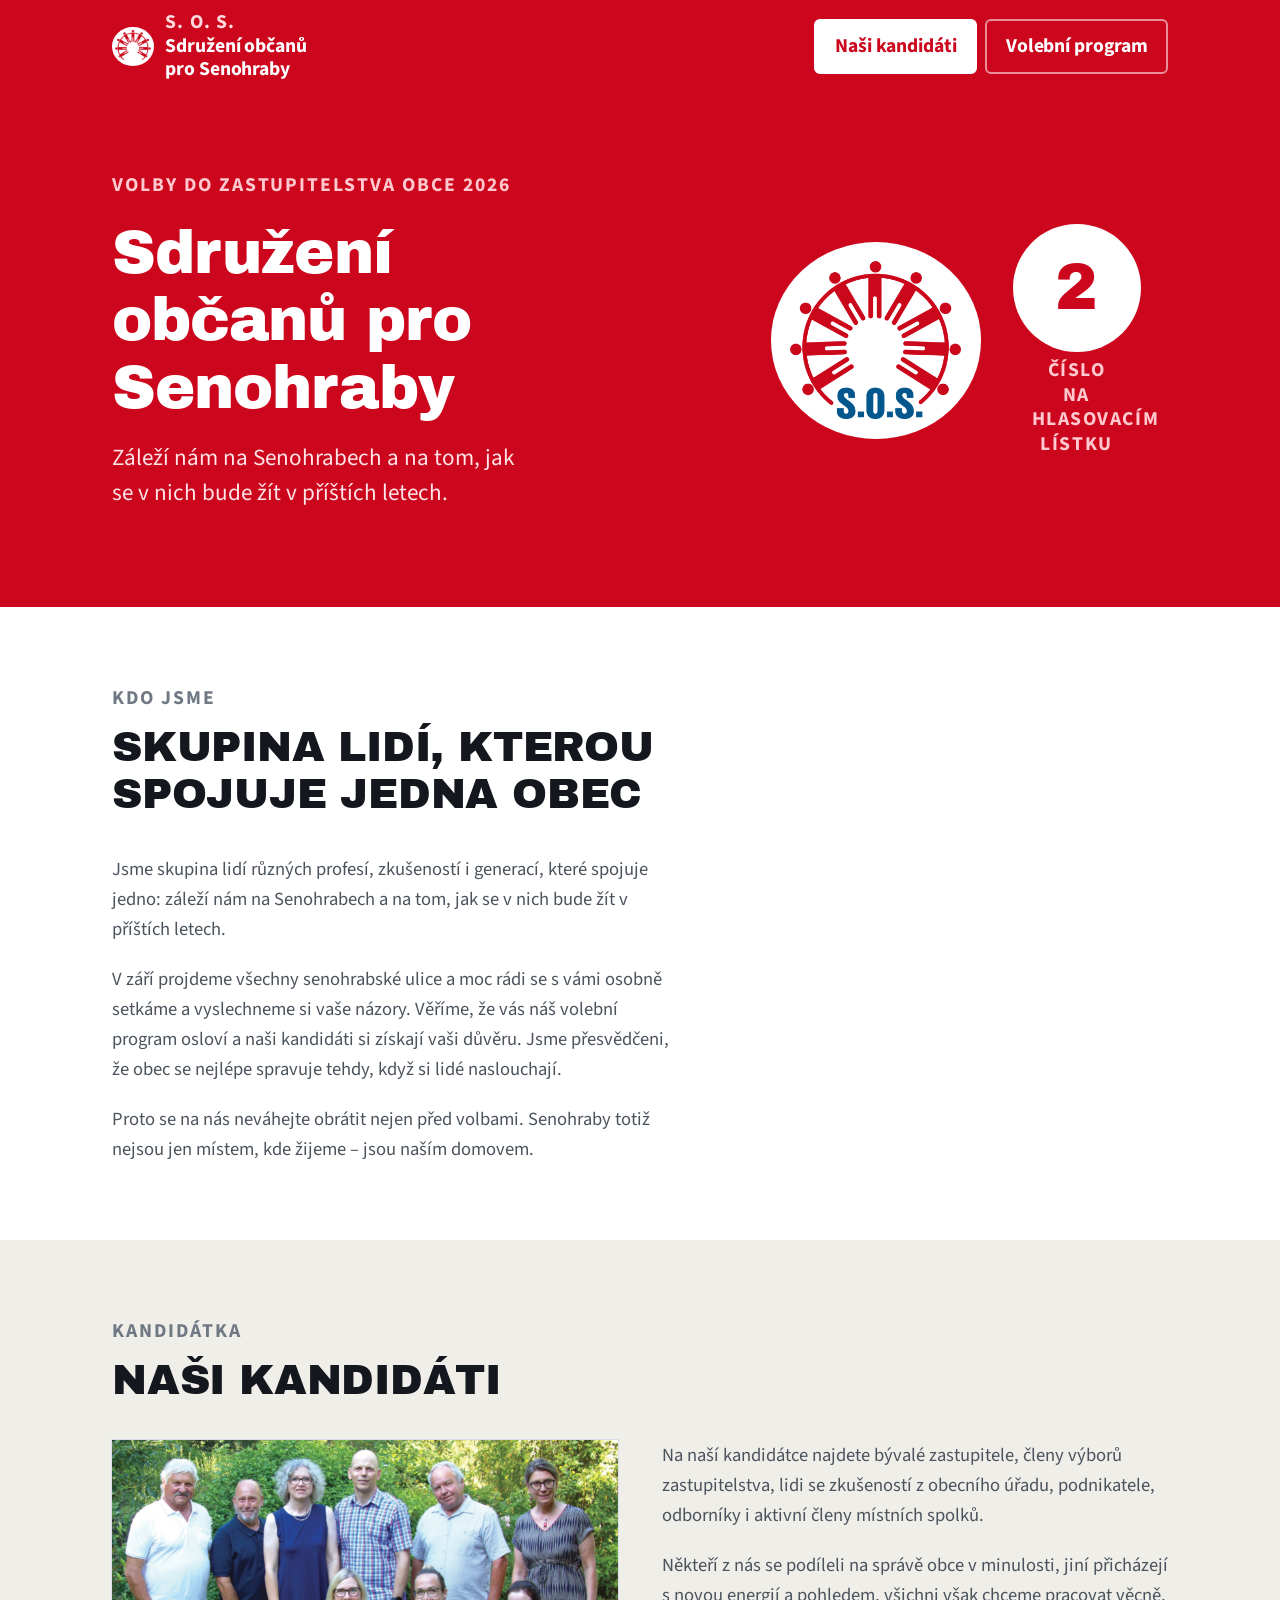
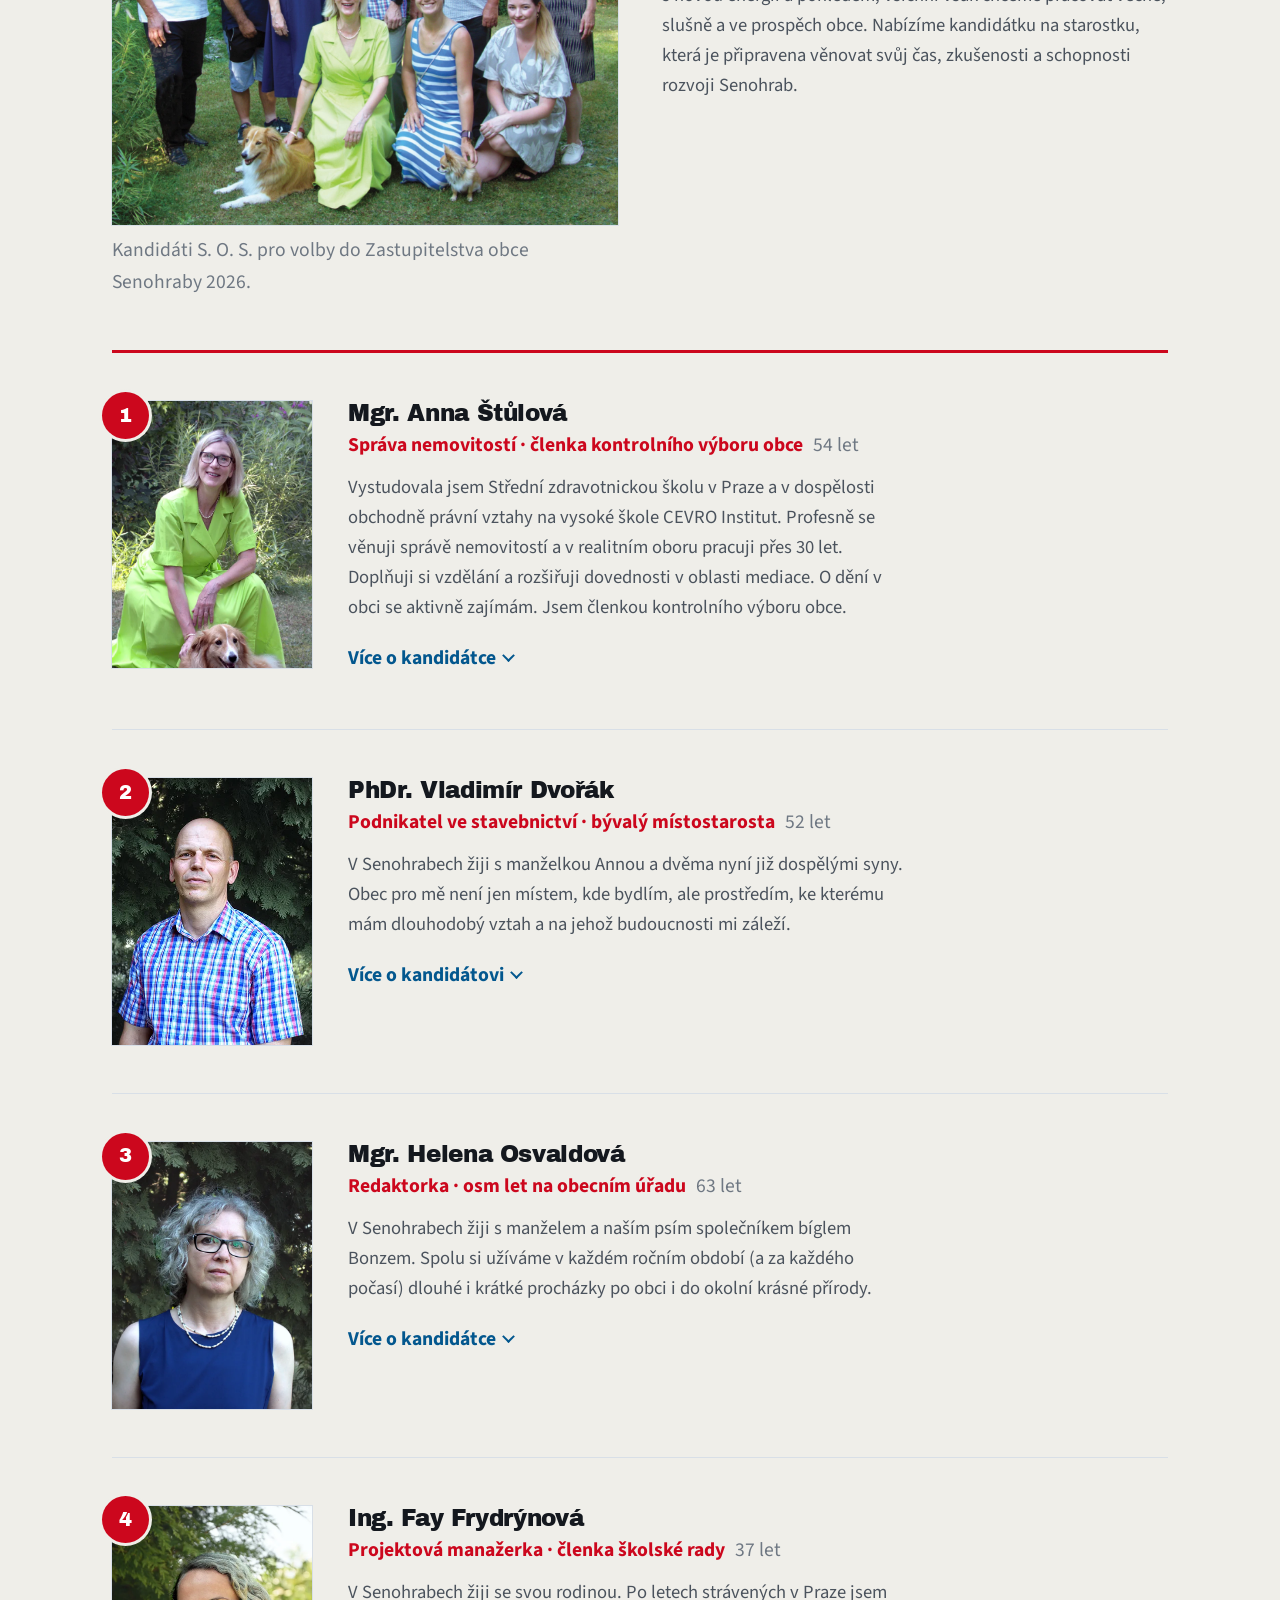
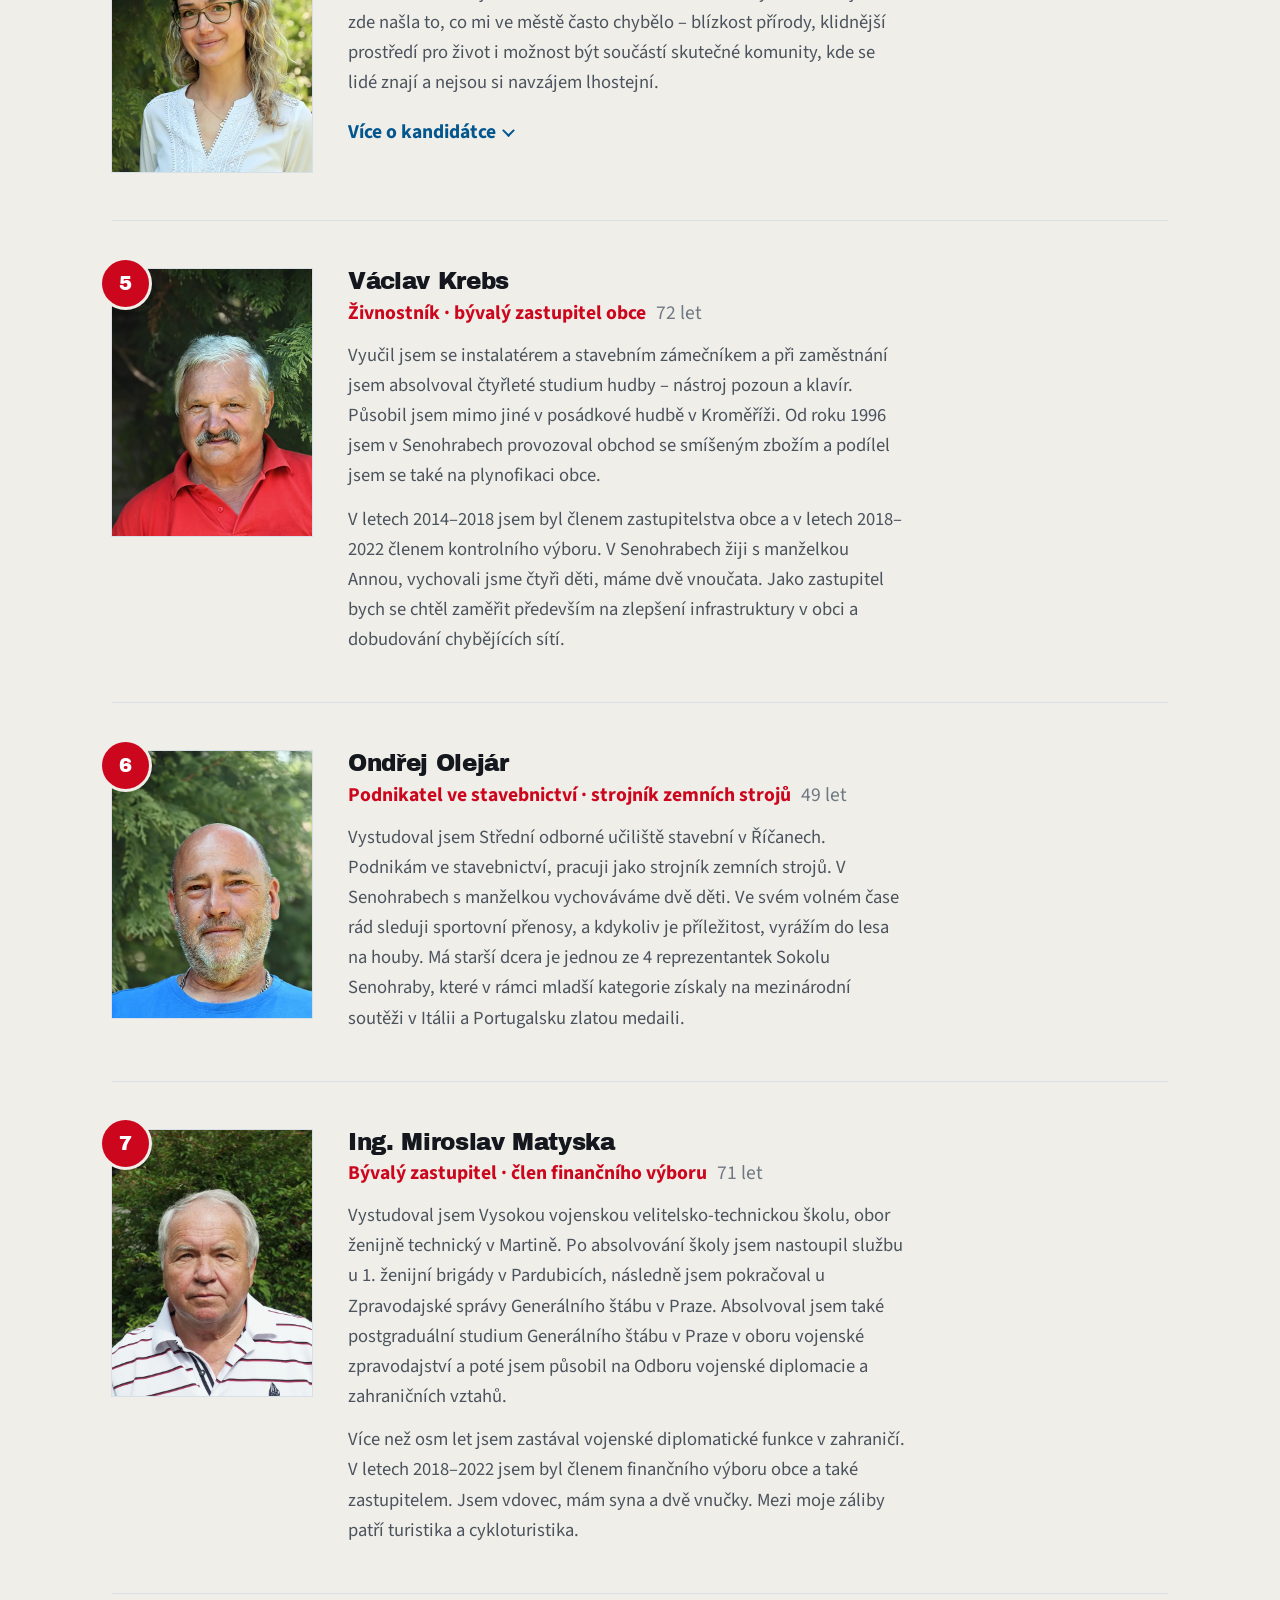
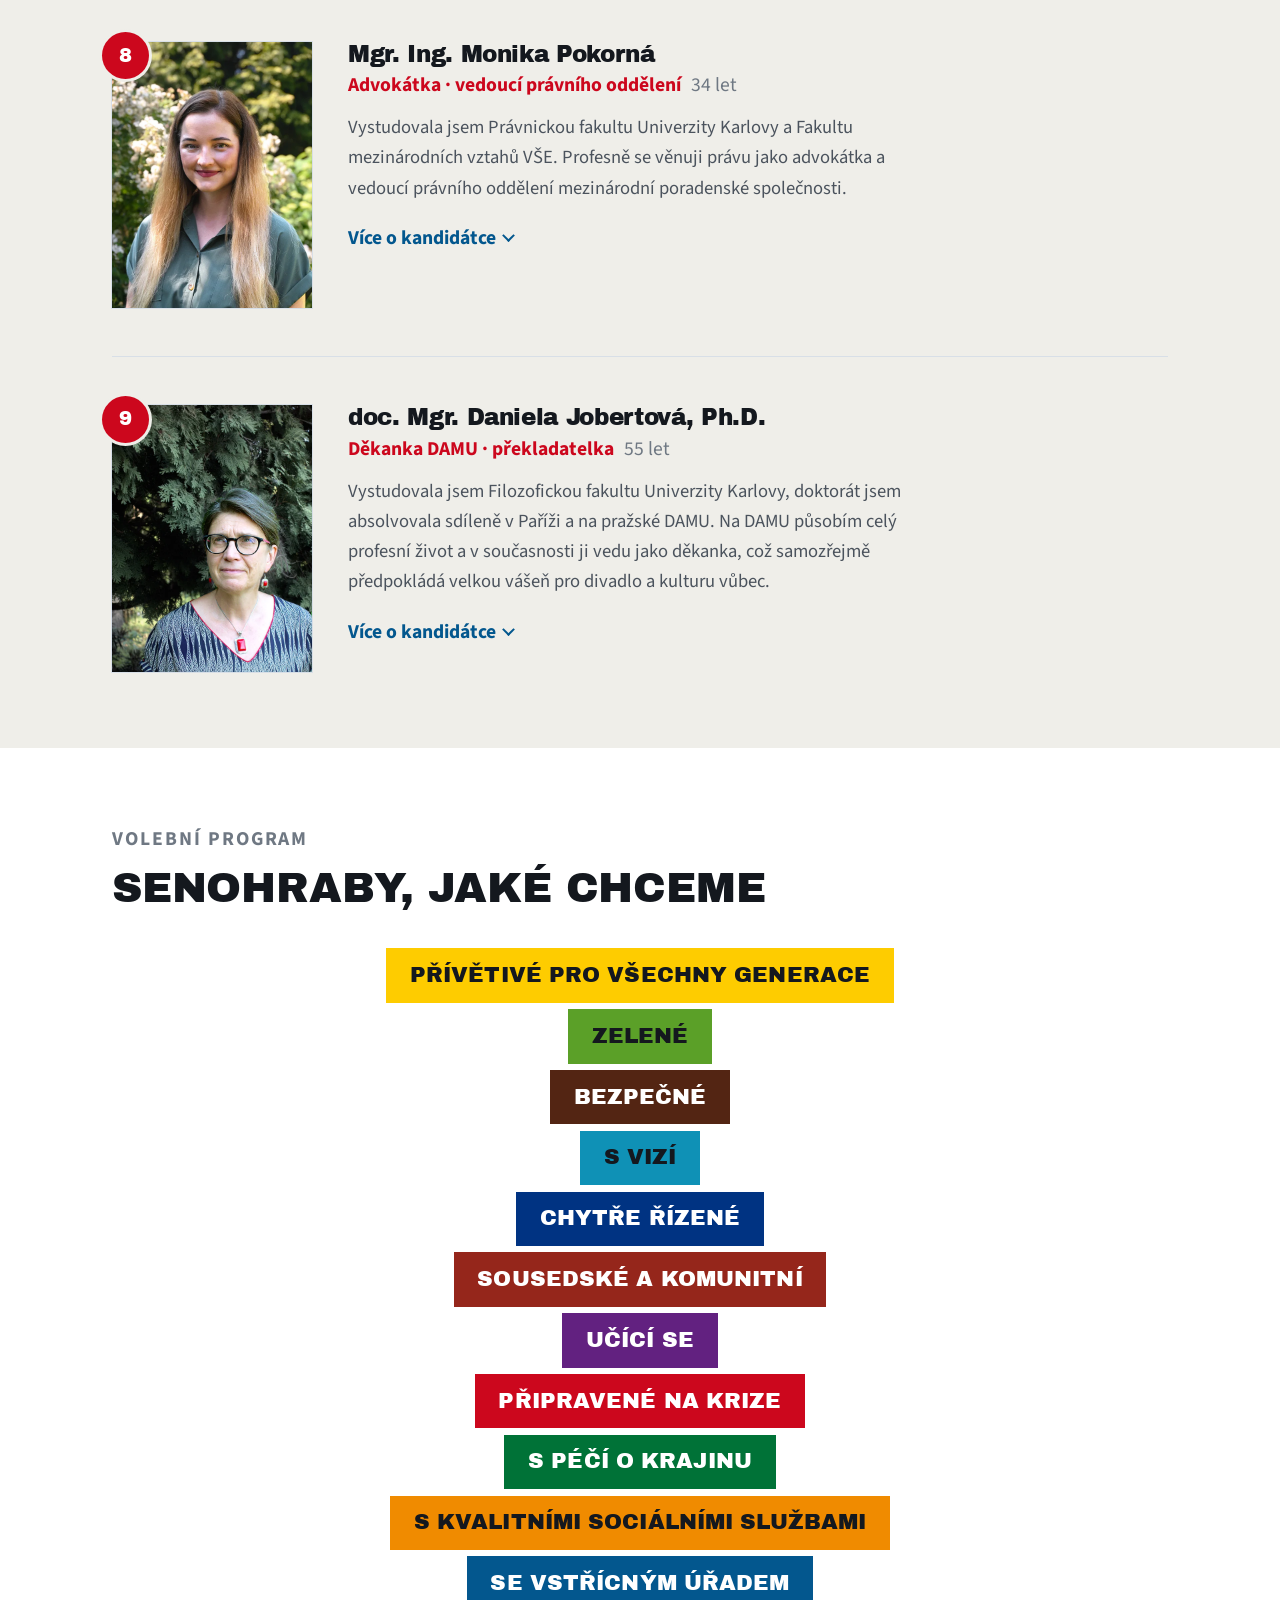
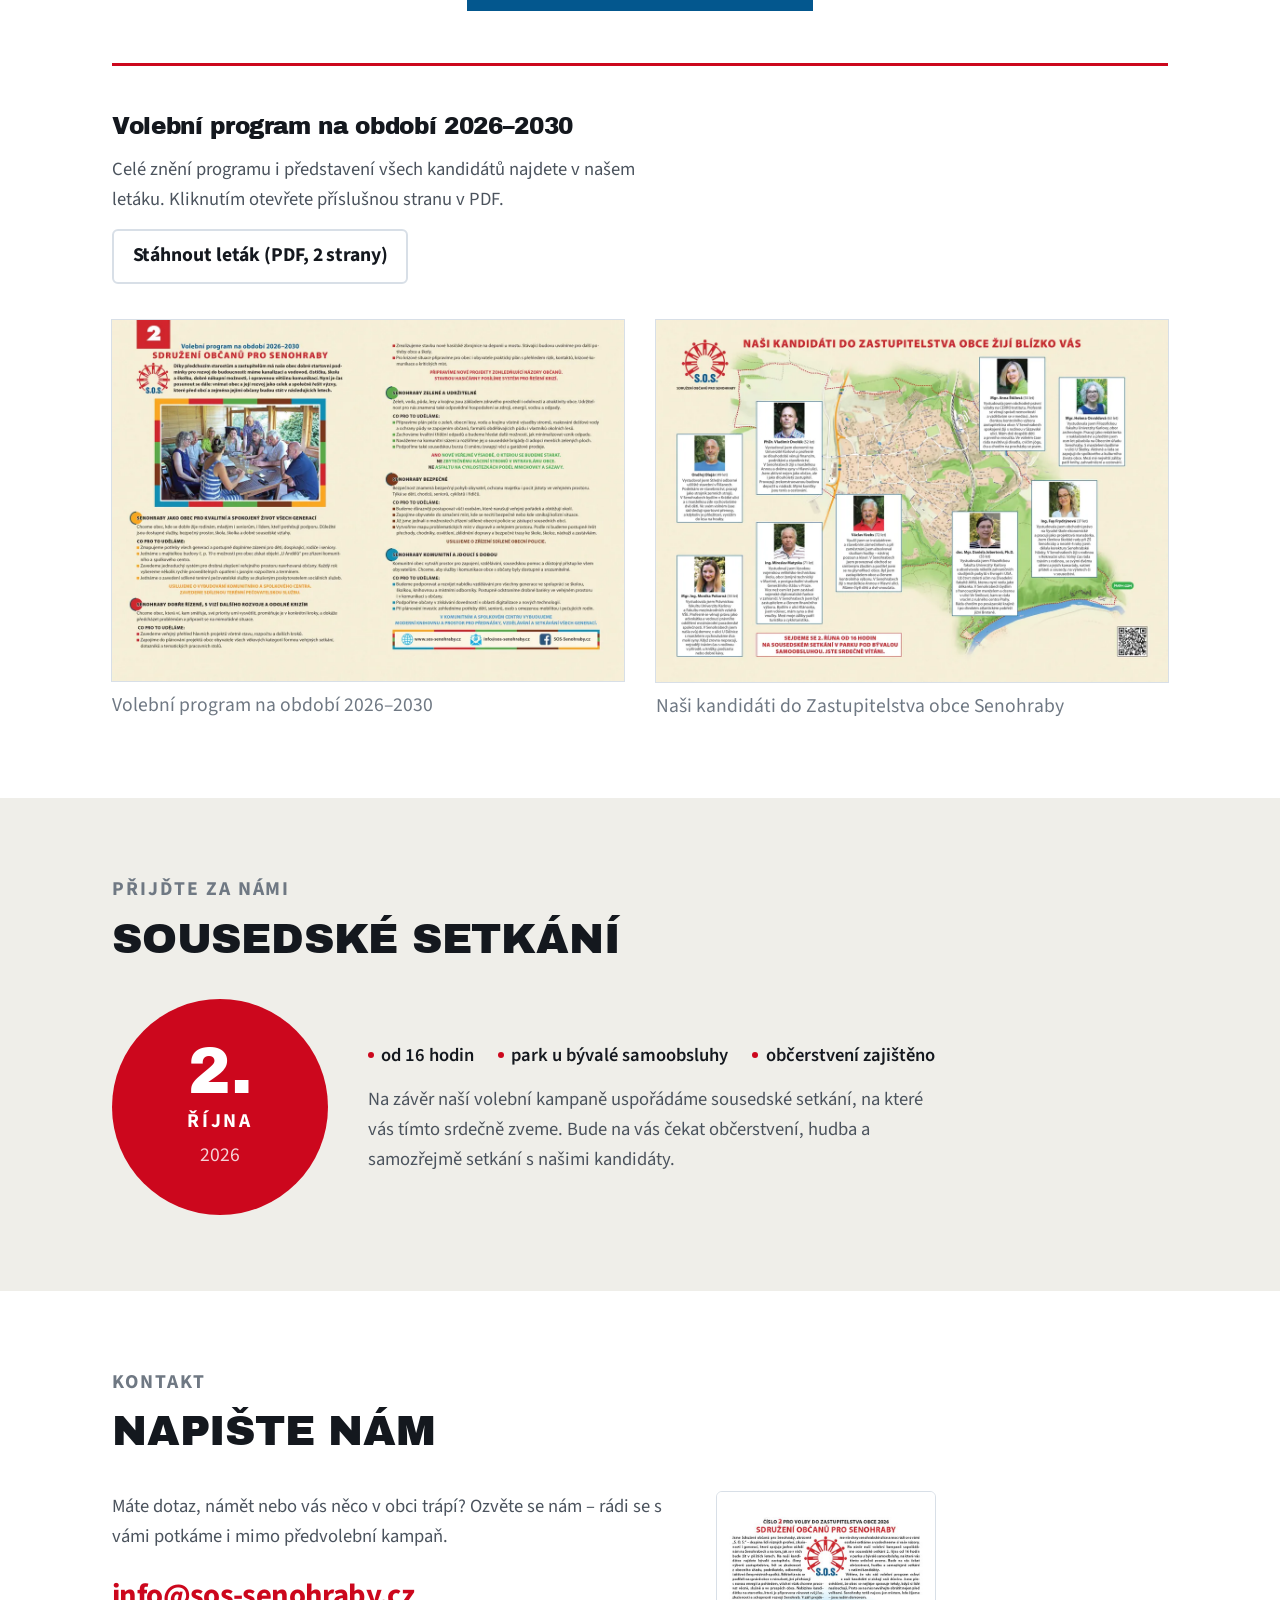
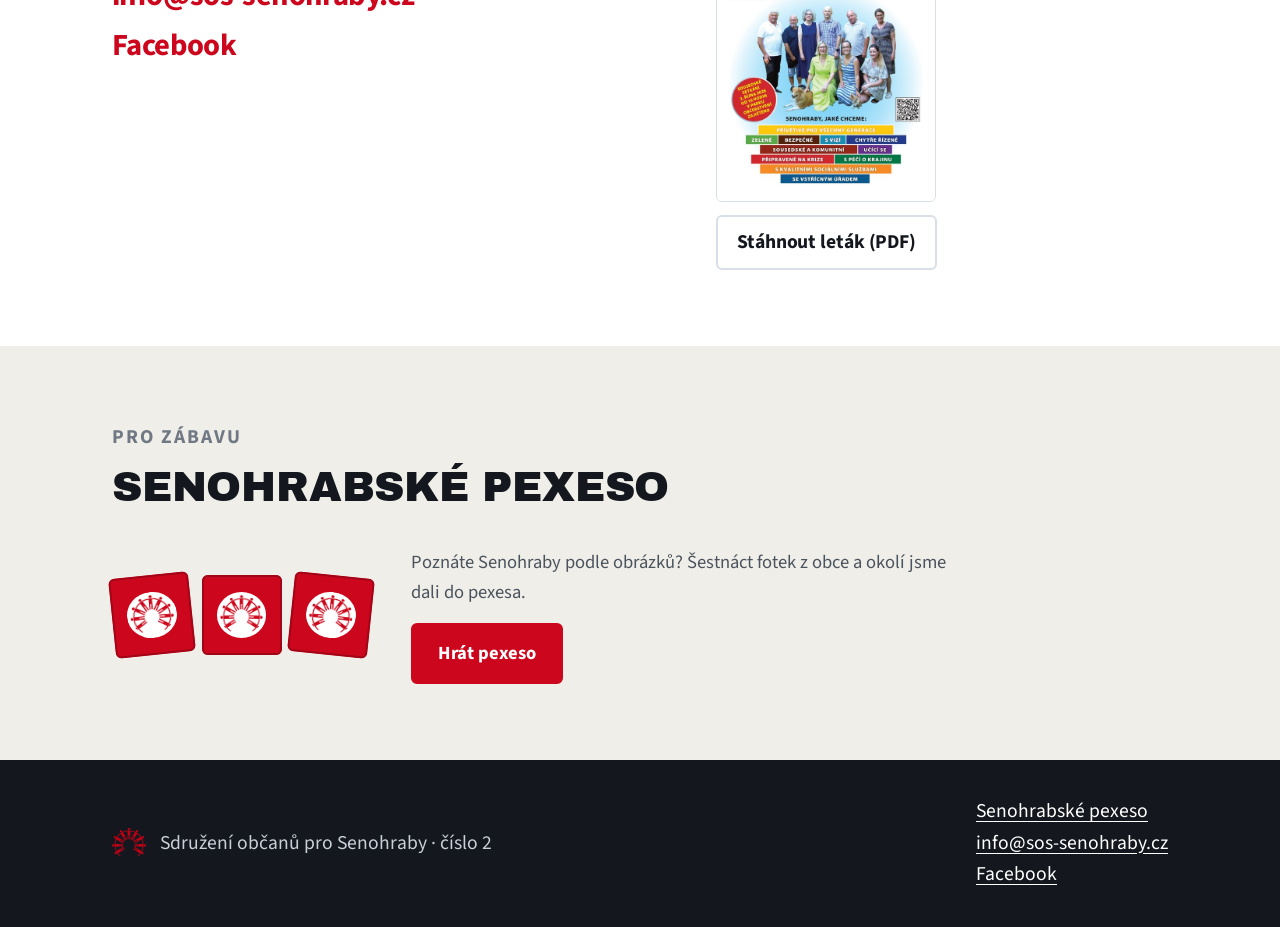
==== commit 5f77f7c4: "Name the 16th motif and fix the pexeso copy The odd file out (IMG_0942.jpg) is a hedgehog, not a pla" ====
--- a/index.html
+++ b/index.html
@@ -895,8 +895,8 @@
             </div>
             <div class="play__body">
               <p>
-                Poznáte Senohraby podle obrázků? Šestnáct míst, která tu máme
-                rádi, jsme dali do pexesa.
+                Poznáte Senohraby podle obrázků? Šestnáct fotek z obce a okolí
+                jsme dali do pexesa.
               </p>
               <a class="btn" href="pexeso.html">Hrát pexeso</a>
             </div>
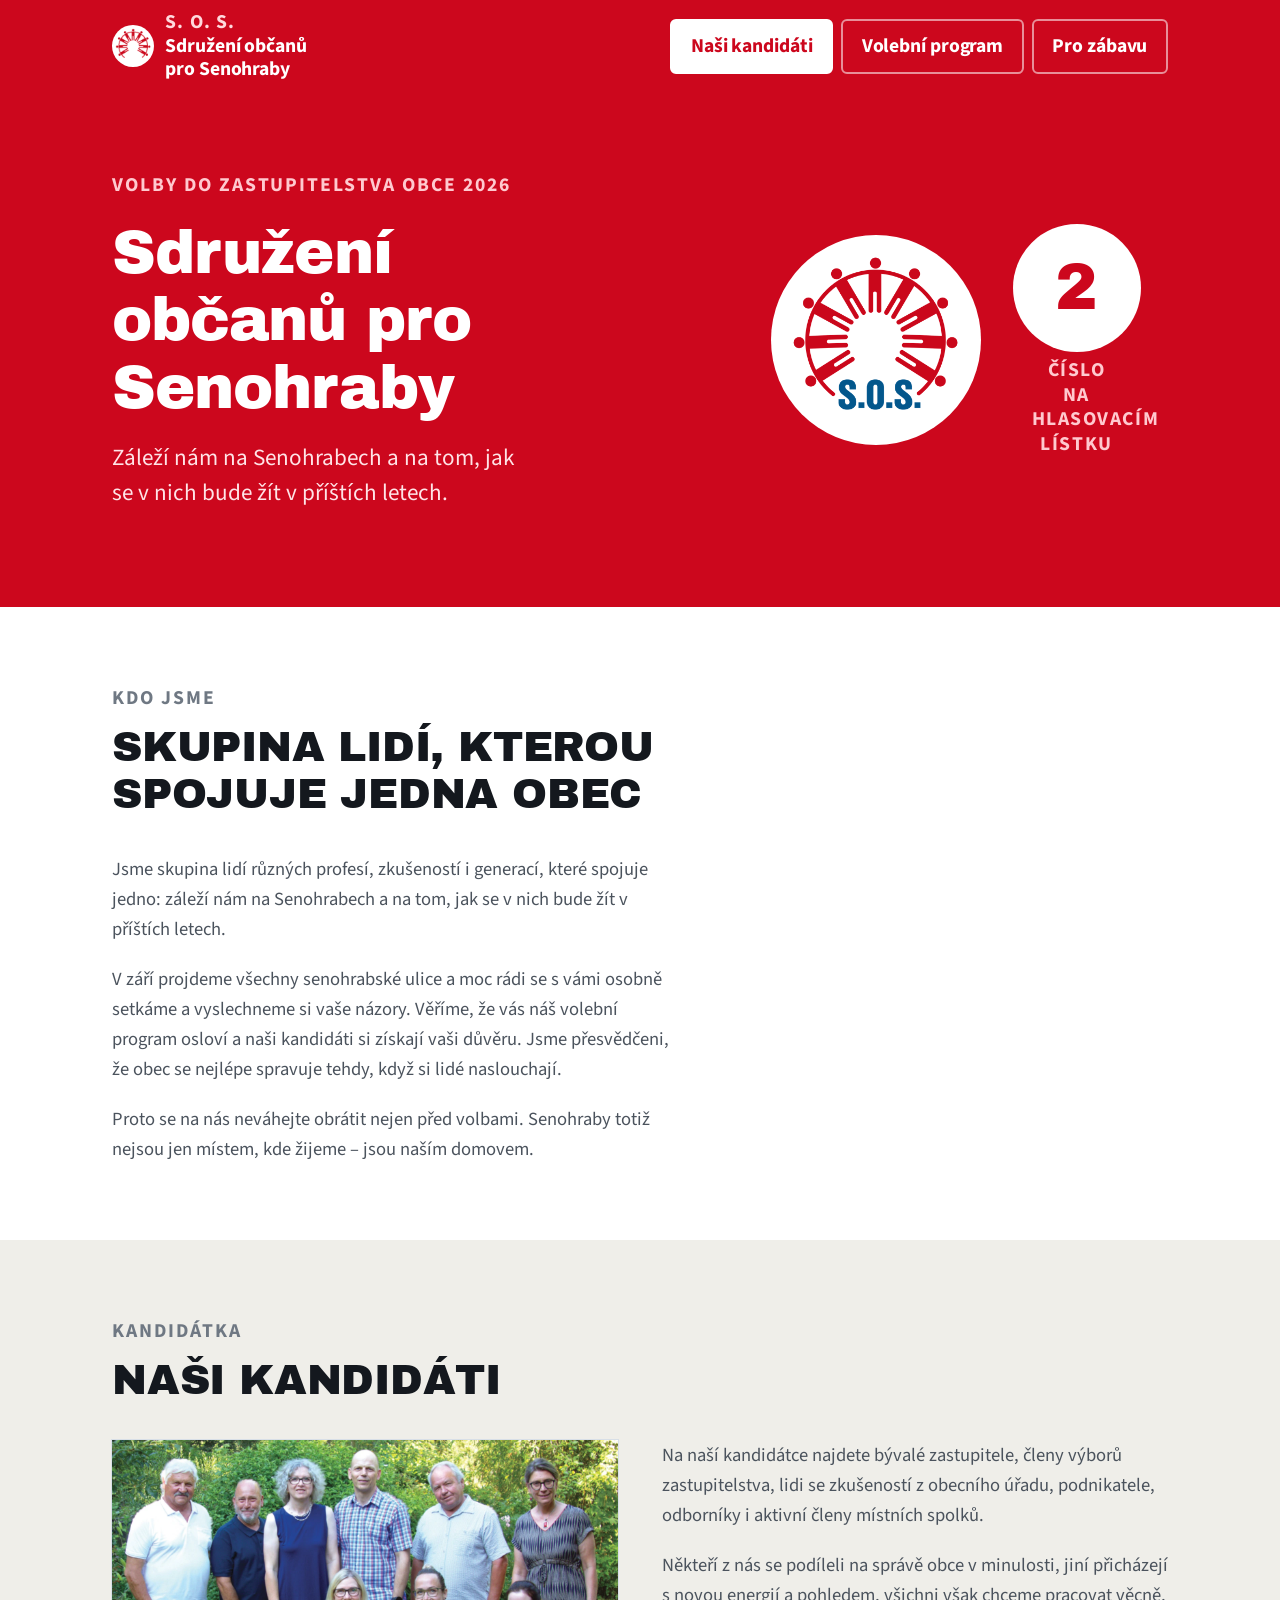
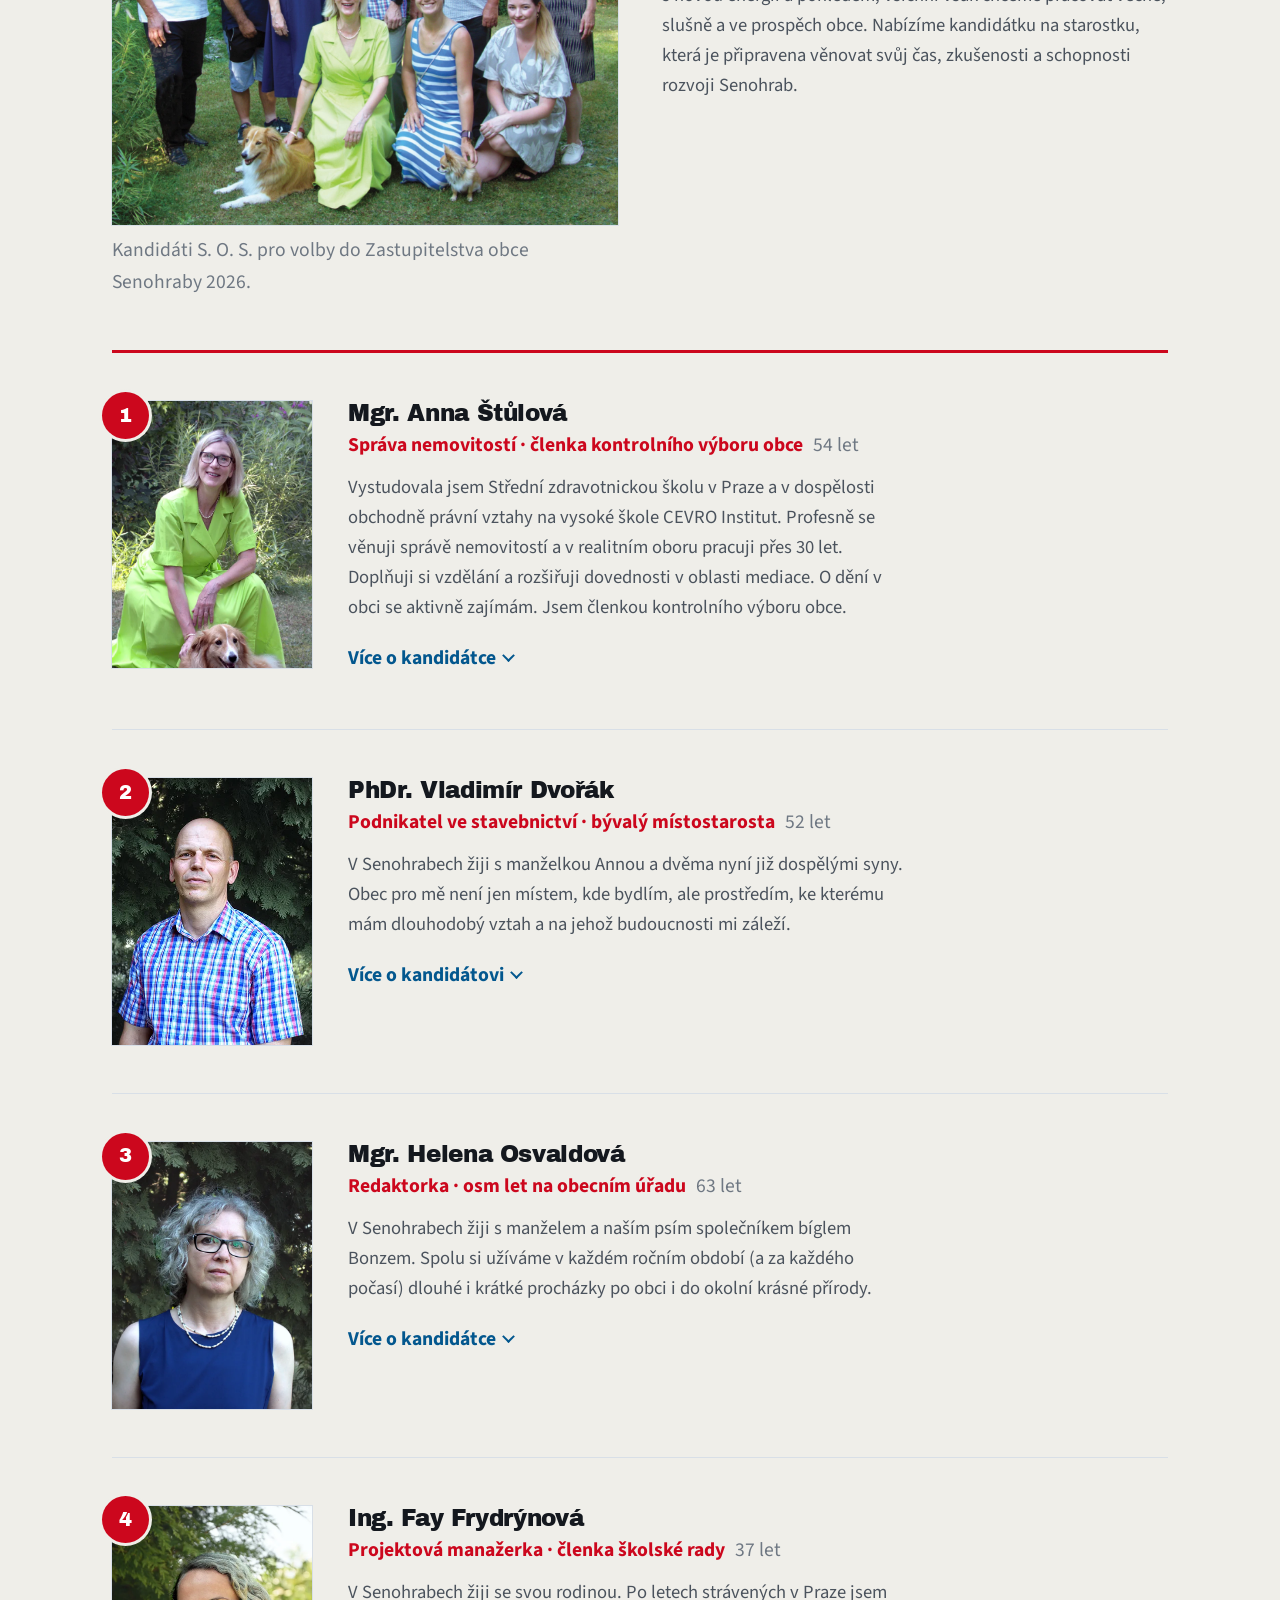
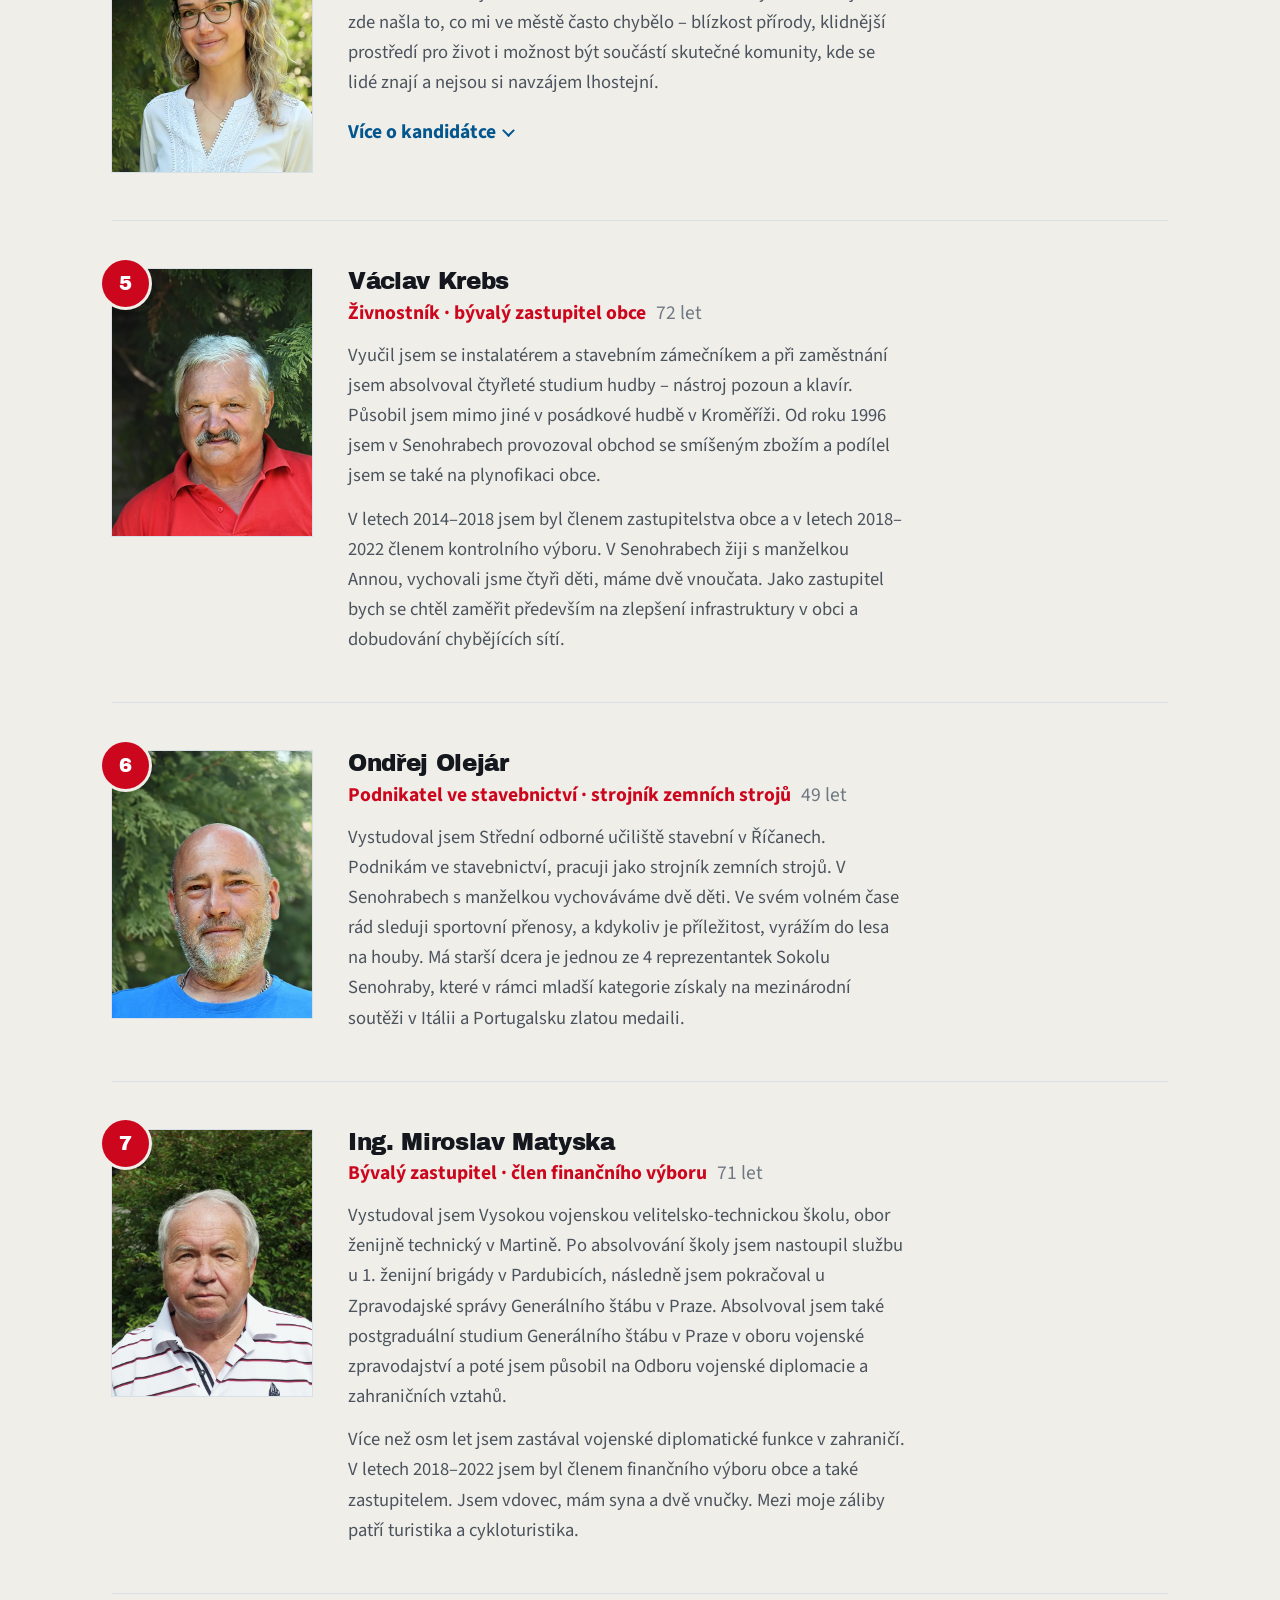
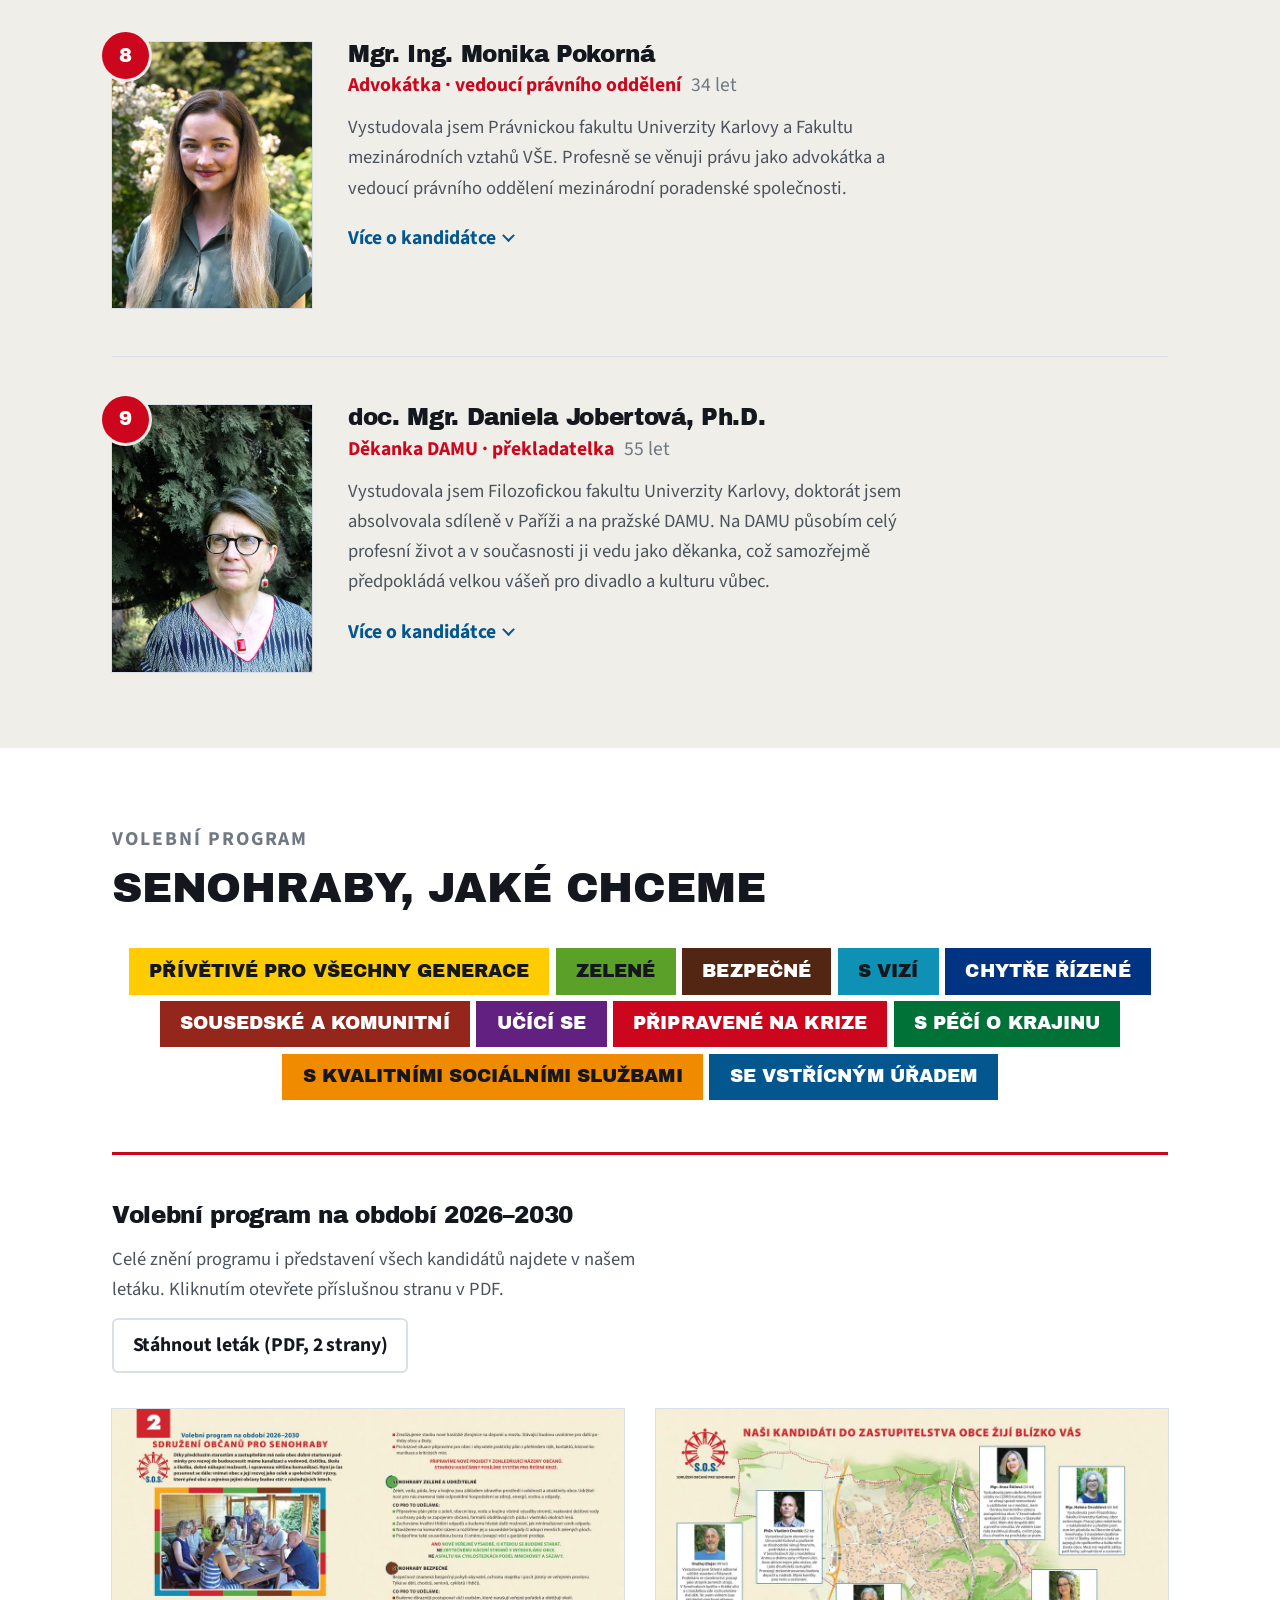
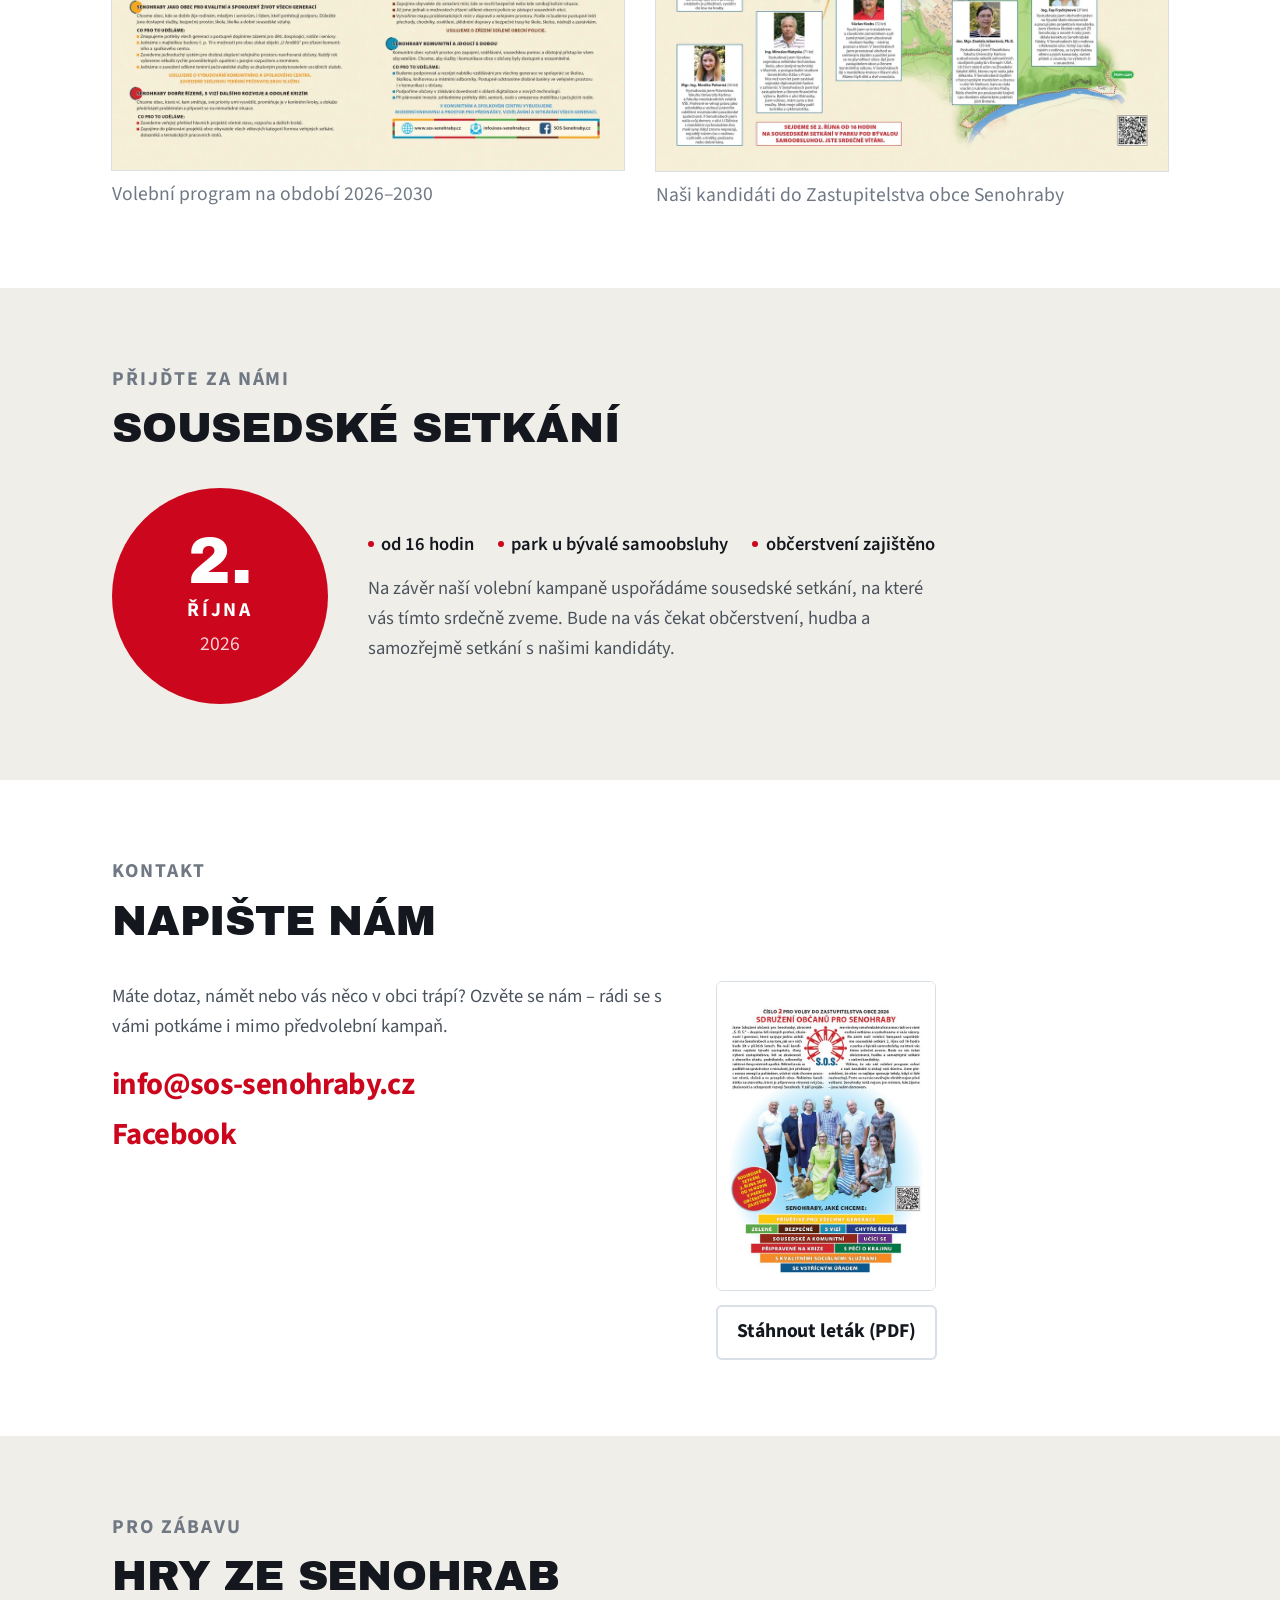
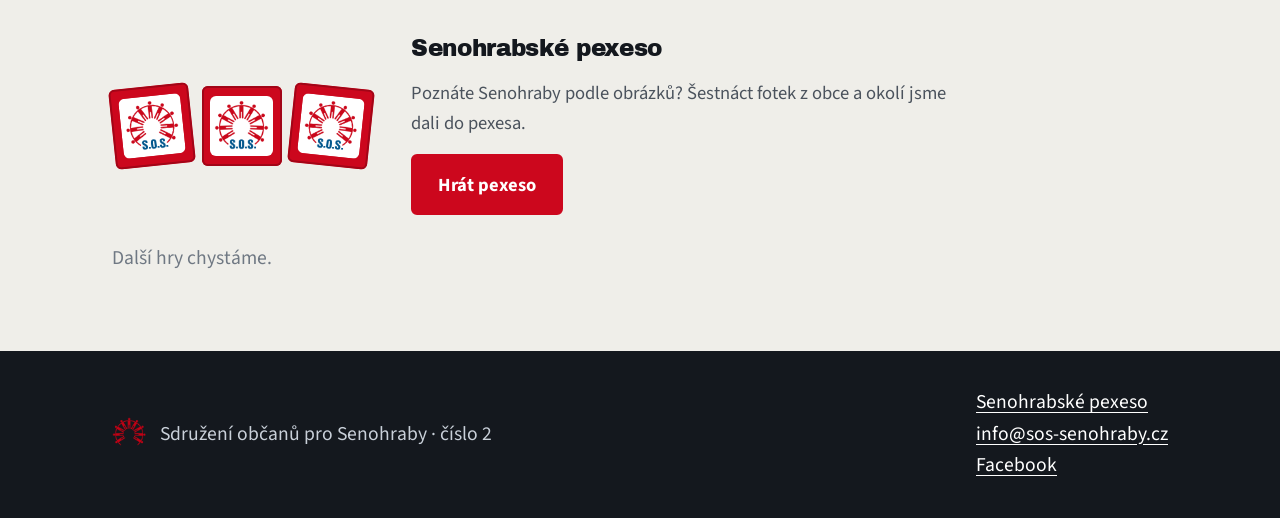
==== commit f8b09372: "Přidat do lišty Pro zábavu, zkrátit pilíře a dát na rub pexesa celé logo Tři poznámky z připomínková" ====
--- a/index.html
+++ b/index.html
@@ -67,6 +67,7 @@
         <nav class="masthead__nav" aria-label="Hlavní">
           <a class="btn btn--sm" href="#kandidati">Naši kandidáti</a>
           <a class="btn btn--sm btn--ghost" href="#program">Volební program</a>
+          <a class="btn btn--sm btn--ghost" href="#zabava">Pro zábavu</a>
         </nav>
       </div>
     </header>
@@ -873,27 +874,28 @@
 
       <section
         class="section section--tint"
-        id="pexeso"
-        aria-labelledby="pexeso-nadpis"
+        id="zabava"
+        aria-labelledby="zabava-nadpis"
       >
         <div class="wrap">
           <div class="section__head">
             <p class="eyebrow">Pro zábavu</p>
-            <h2 id="pexeso-nadpis">Senohrabské pexeso</h2>
-          </div>
-          <div class="play">
+            <h2 id="zabava-nadpis">Hry ze Senohrab</h2>
+          </div>
+          <div class="play" id="pexeso">
             <div class="play__cards" aria-hidden="true">
               <span class="play__card">
-                <img src="assets/img/znak-sos.png" alt="" />
+                <img src="assets/img/logo-sos.png" alt="" />
               </span>
               <span class="play__card">
-                <img src="assets/img/znak-sos.png" alt="" />
+                <img src="assets/img/logo-sos.png" alt="" />
               </span>
               <span class="play__card">
-                <img src="assets/img/znak-sos.png" alt="" />
+                <img src="assets/img/logo-sos.png" alt="" />
               </span>
             </div>
             <div class="play__body">
+              <h3>Senohrabské pexeso</h3>
               <p>
                 Poznáte Senohraby podle obrázků? Šestnáct fotek z obce a okolí
                 jsme dali do pexesa.
@@ -901,6 +903,7 @@
               <a class="btn" href="pexeso.html">Hrát pexeso</a>
             </div>
           </div>
+          <p class="play__more">Další hry chystáme.</p>
         </div>
       </section>
     </main>
--- a/styles.css
+++ b/styles.css
@@ -265,9 +265,11 @@
   }
   .masthead__nav {
     width: 100%;
+    flex-wrap: wrap;
   }
   .masthead__nav .btn {
-    flex: 1 1 0;
+    flex: 1 1 auto;
+    padding-inline: 0.8em;
   }
 }
 
@@ -426,6 +428,15 @@
 .section {
   padding-block: clamp(2.75rem, 6vw, 4.75rem);
 }
+/* Odkazy z lišty míří na sekce; lepkavá hlavička jim nesmí ukrojit nadpis. */
+.section[id] {
+  scroll-margin-top: 4.5rem;
+}
+@media (max-width: 47.99rem) {
+  .section[id] {
+    scroll-margin-top: 0;
+  }
+}
 .section--tint {
   background: var(--paper-2);
 }
@@ -639,13 +650,16 @@
 
 /* --- Program: jedenáct pilířů jako barevné pruhy z letáku ---------------- */
 
+/* Pilíře skládáme vedle sebe a lámeme do řádků — sloupec pod sebou zabral
+   celou obrazovku a leták s vlastním programem pod ním nebyl vidět. */
 .pillars {
   list-style: none;
   margin: 0;
   padding: 0;
   display: flex;
-  flex-direction: column;
-  align-items: center;
+  flex-wrap: wrap;
+  justify-content: center;
+  align-items: stretch;
   gap: 0.4rem;
 }
 .pillars li {
@@ -657,7 +671,7 @@
   color: #fff;
   font-family: var(--font-poster);
   font-weight: 400;
-  font-size: clamp(0.95rem, 2.4vw, 1.35rem);
+  font-size: clamp(0.9rem, 1.8vw, 1.15rem);
   text-transform: uppercase;
   letter-spacing: 0.005em;
   text-align: center;
@@ -931,10 +945,10 @@
   transform: rotate(6deg);
 }
 .play__card img {
-  width: 62%;
+  width: 78%;
   background: #fff;
-  border-radius: 50%;
-  padding: 4%;
+  border-radius: var(--radius-sm);
+  padding: 5% 5% 2%;
 }
 .play__body {
   display: flex;
@@ -946,3 +960,8 @@
   max-width: var(--measure);
   color: var(--ink-2);
 }
+.play__more {
+  margin-top: clamp(1.25rem, 3vw, 1.75rem);
+  color: var(--ink-3);
+  font-size: var(--step--1);
+}
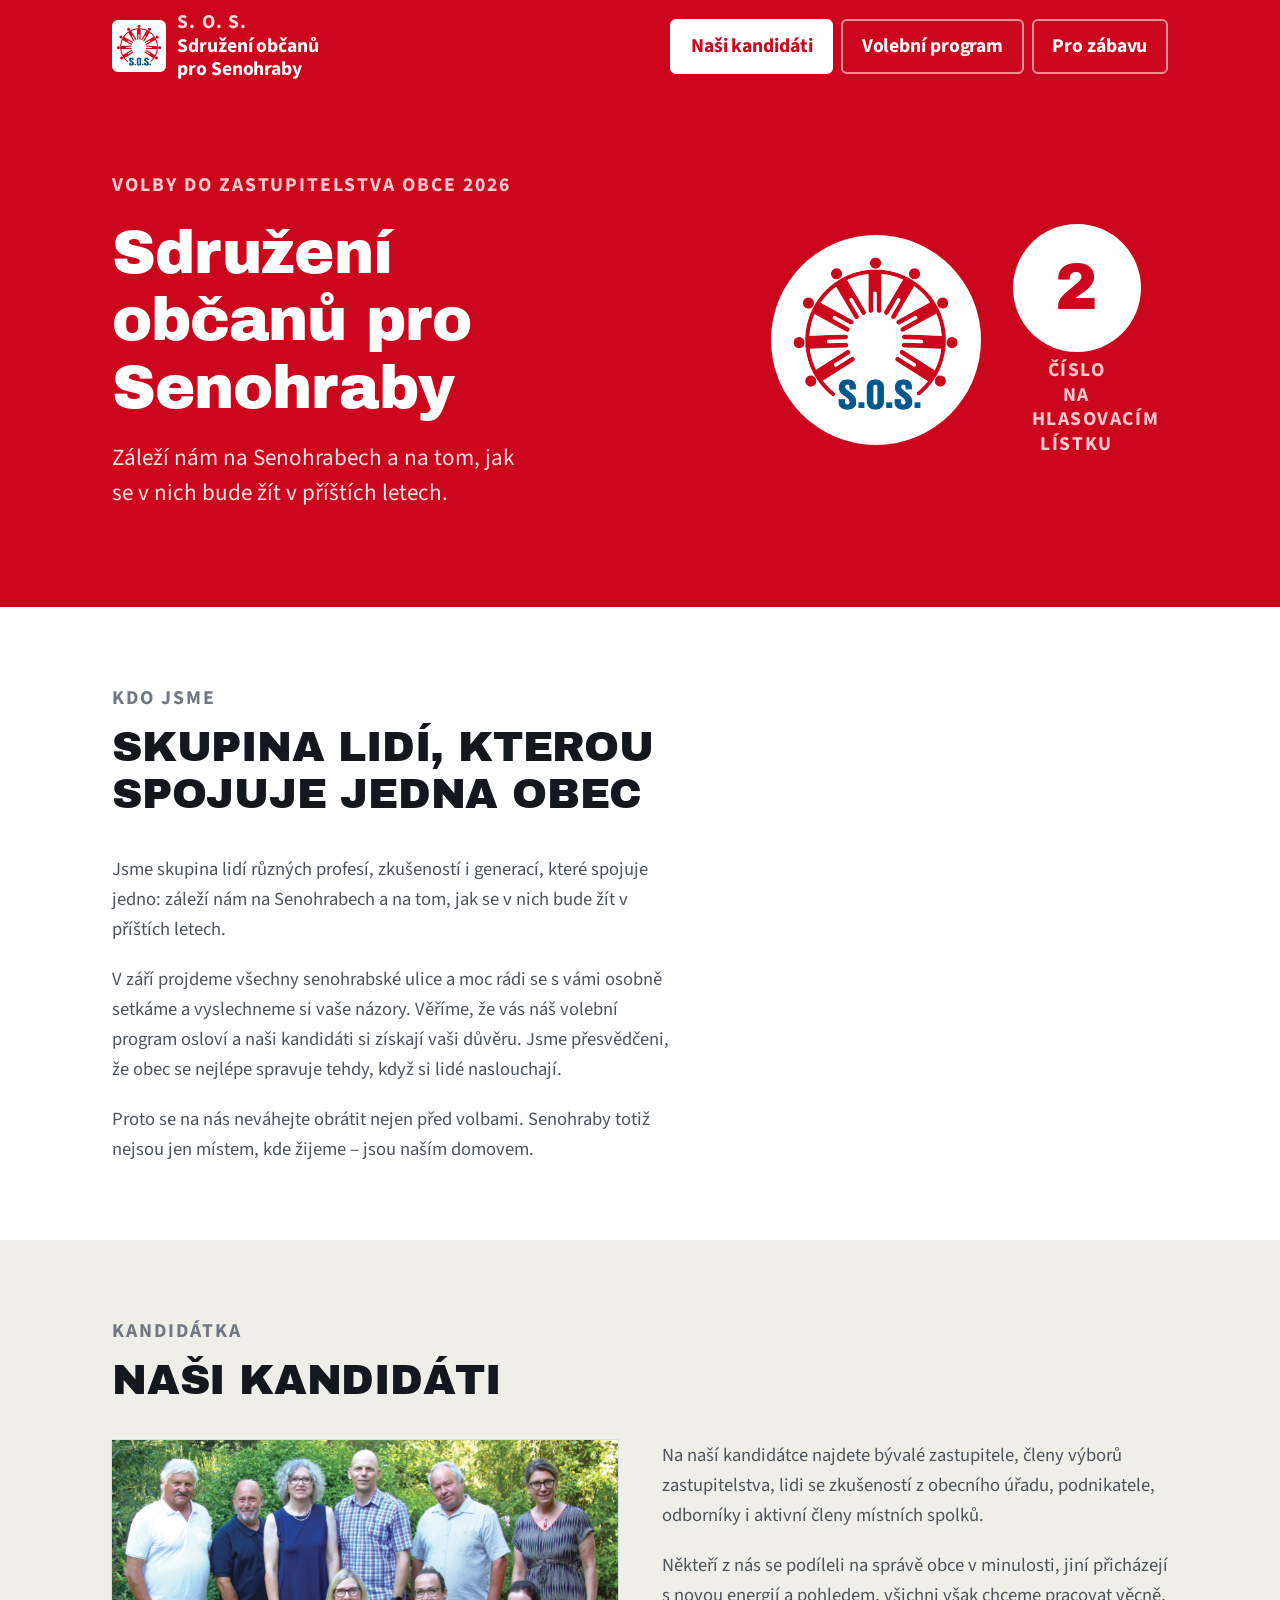
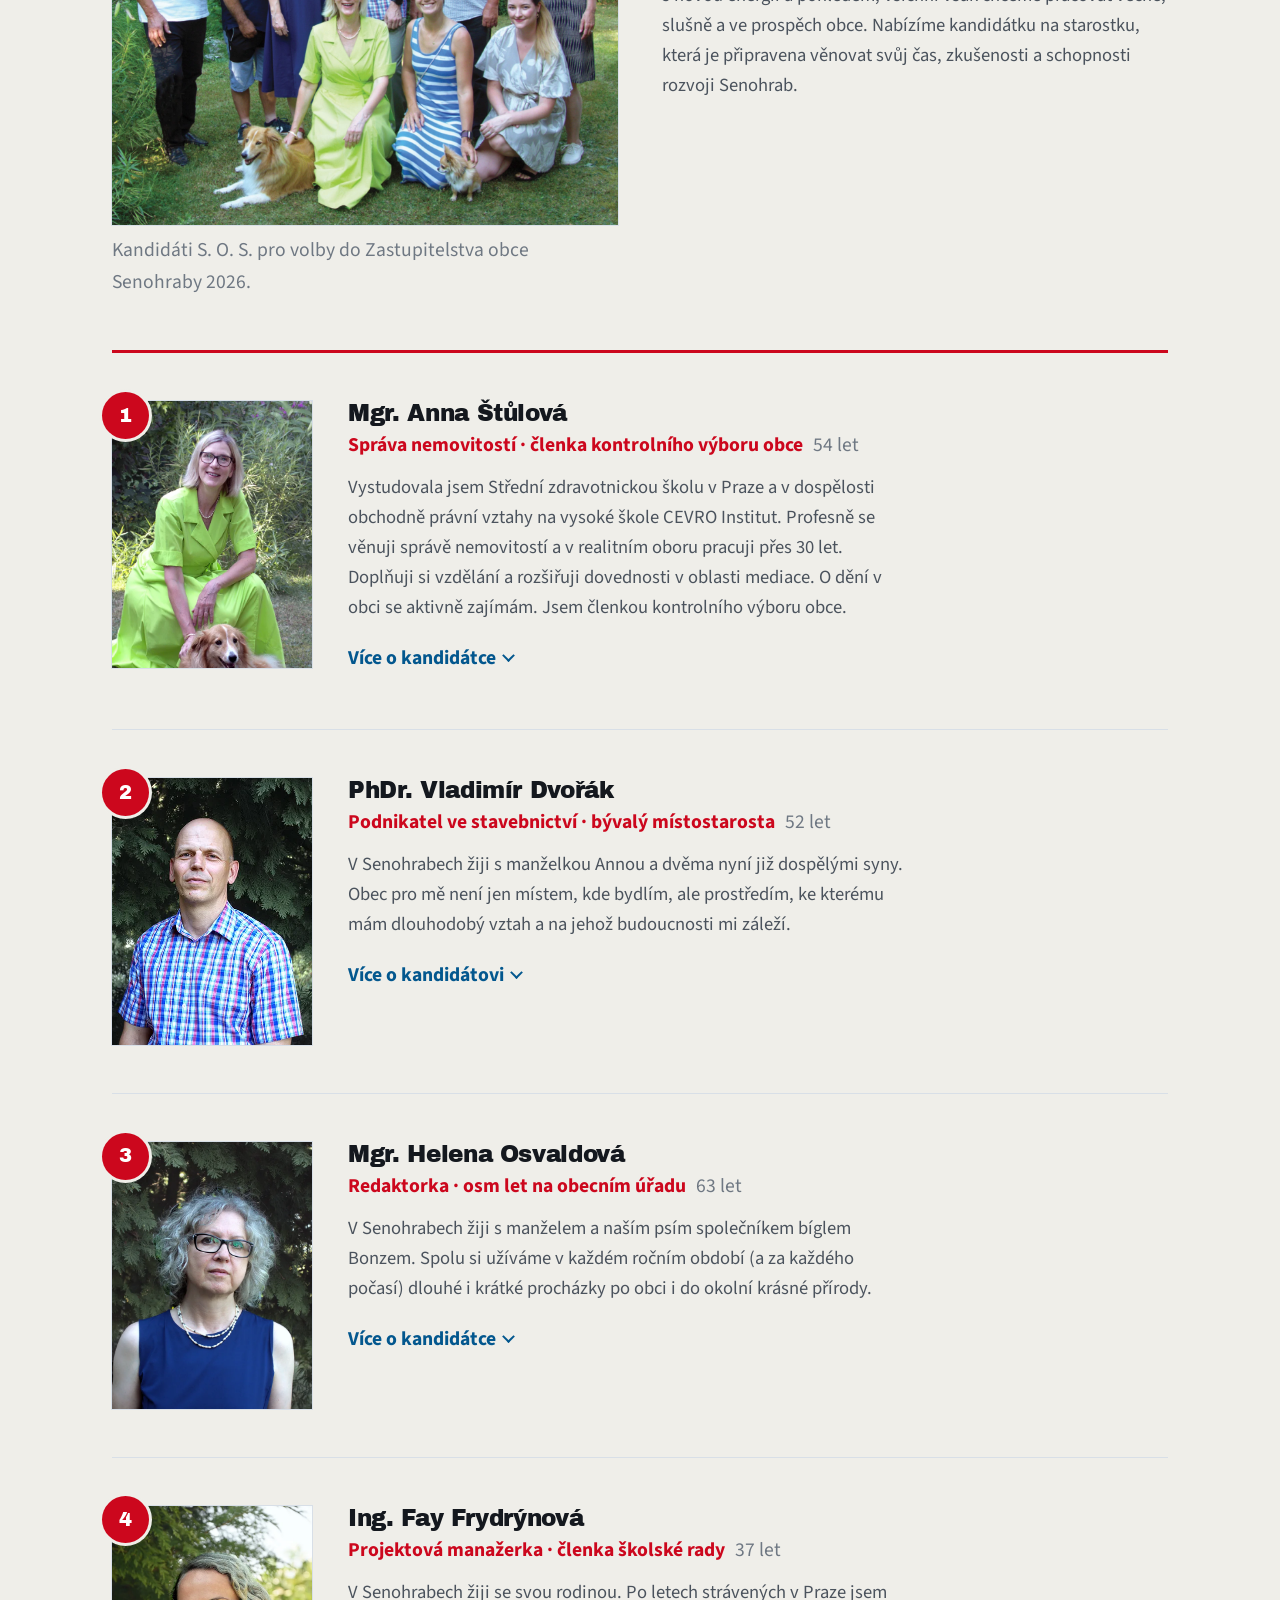
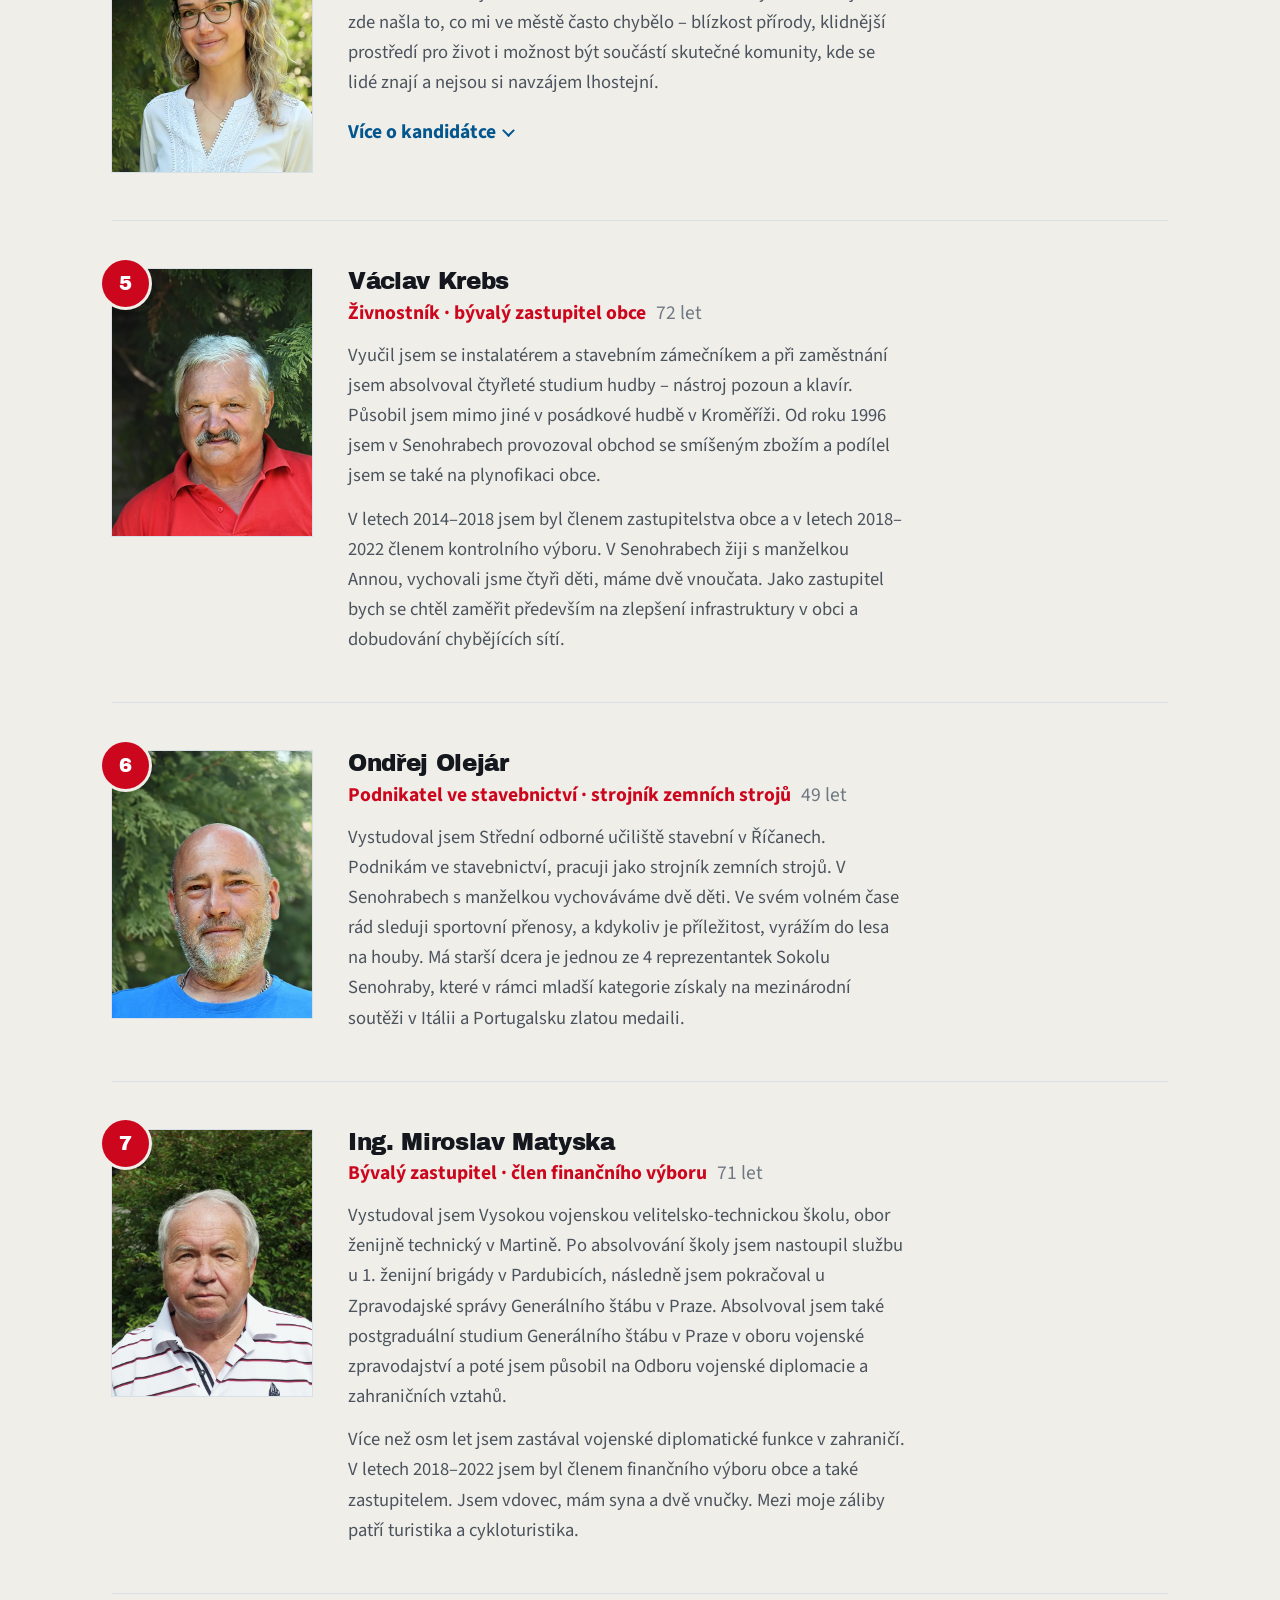
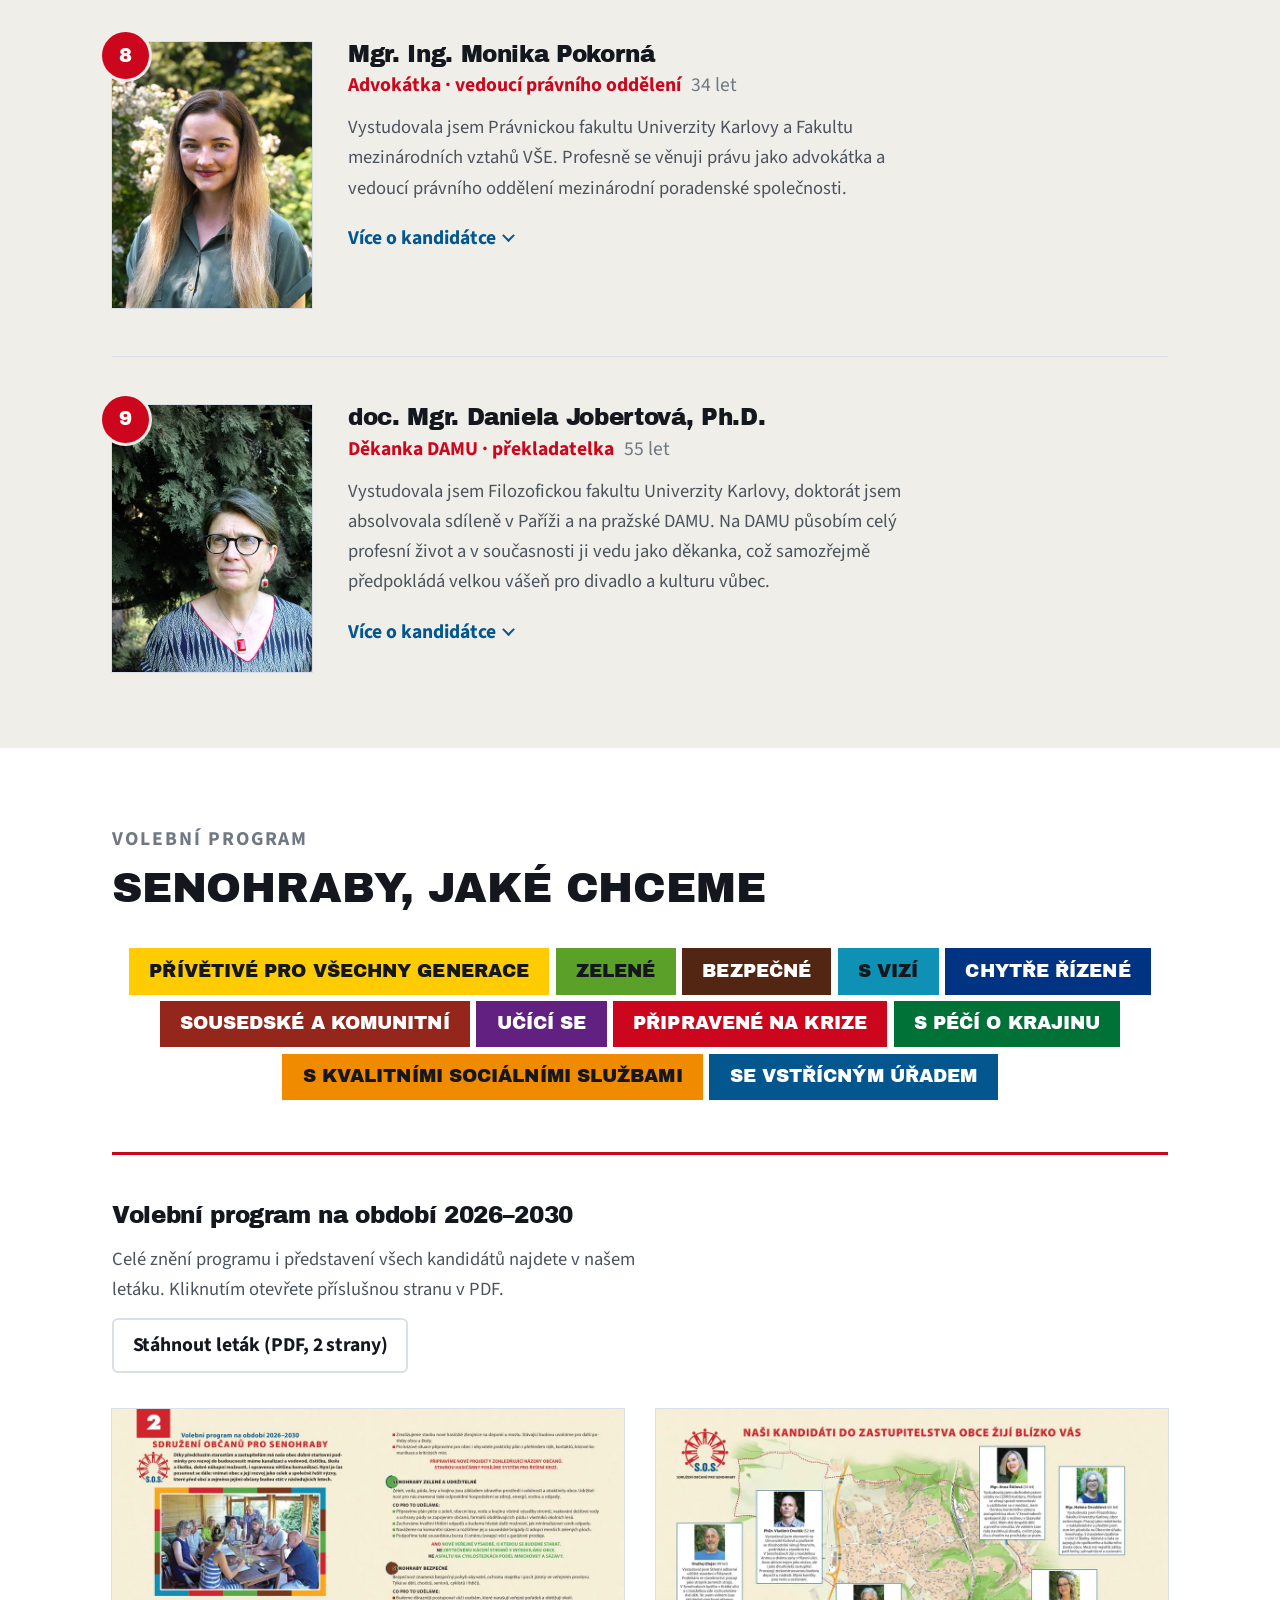
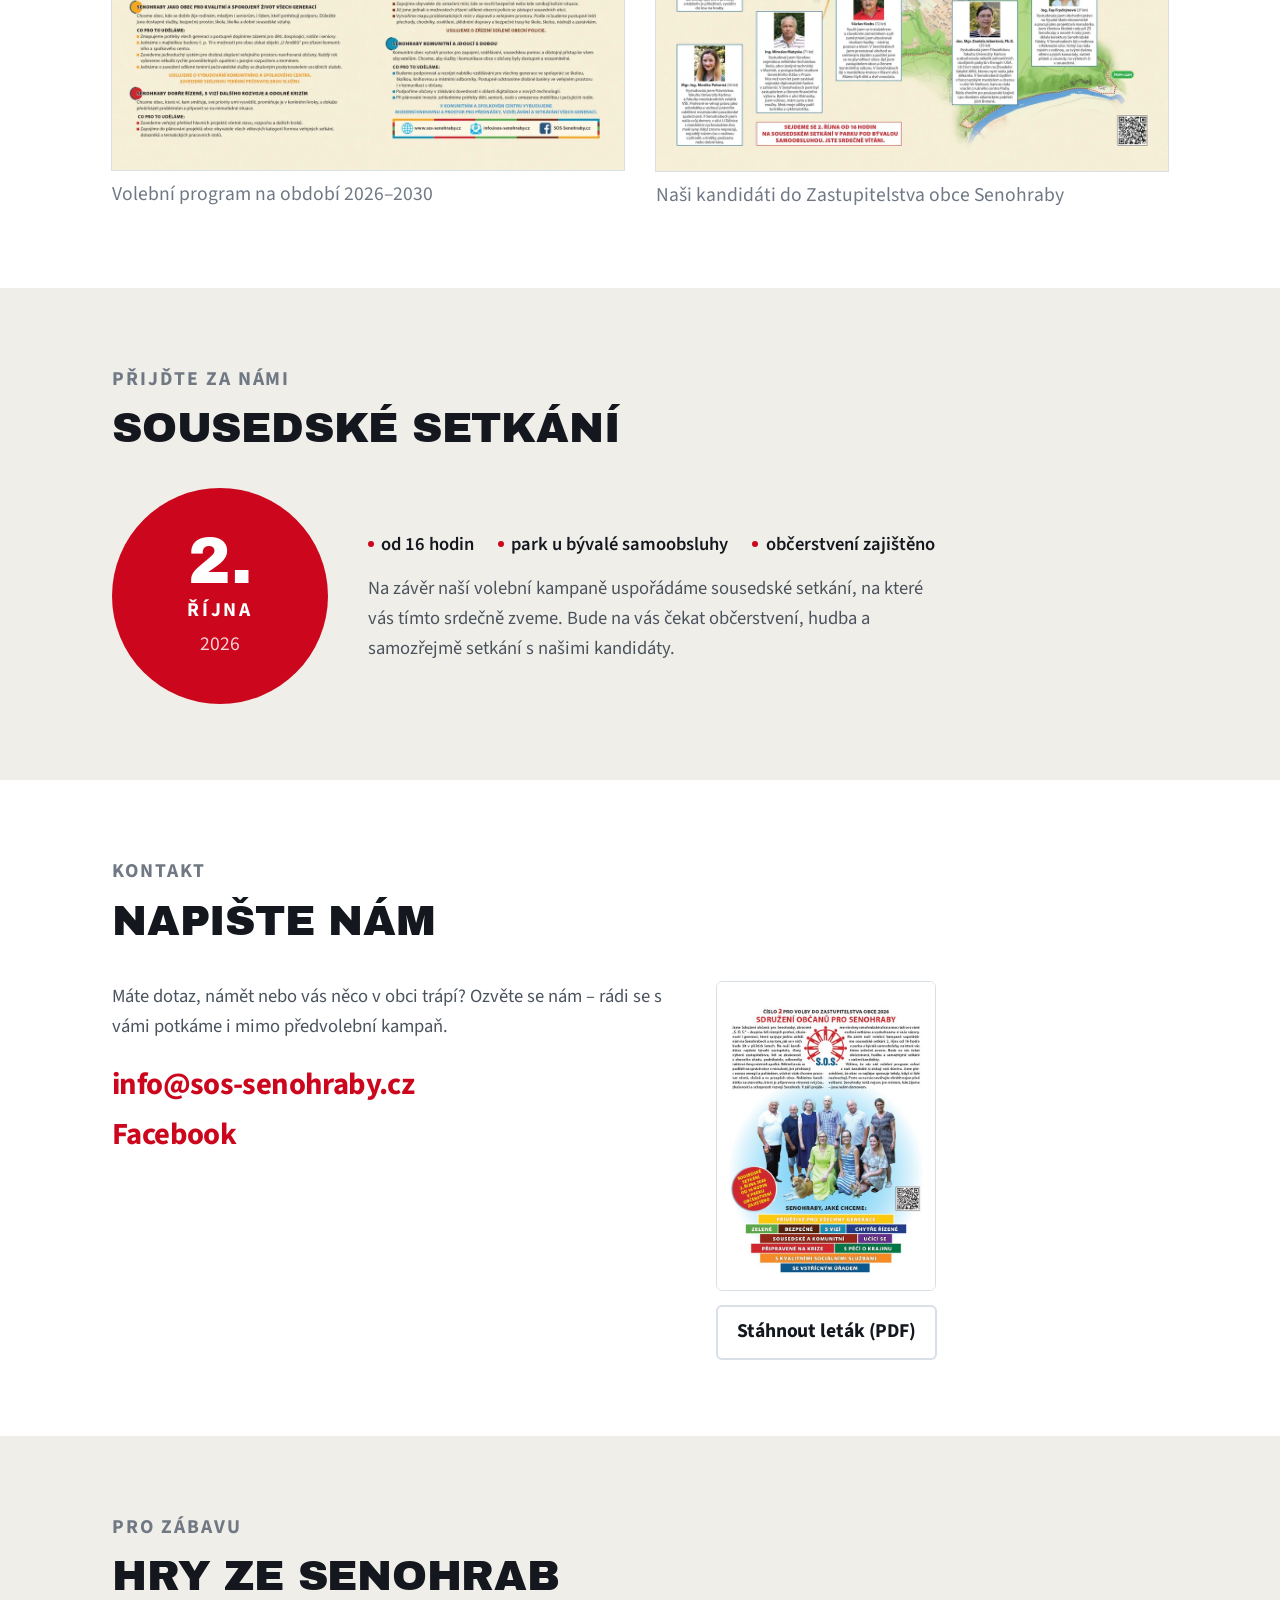
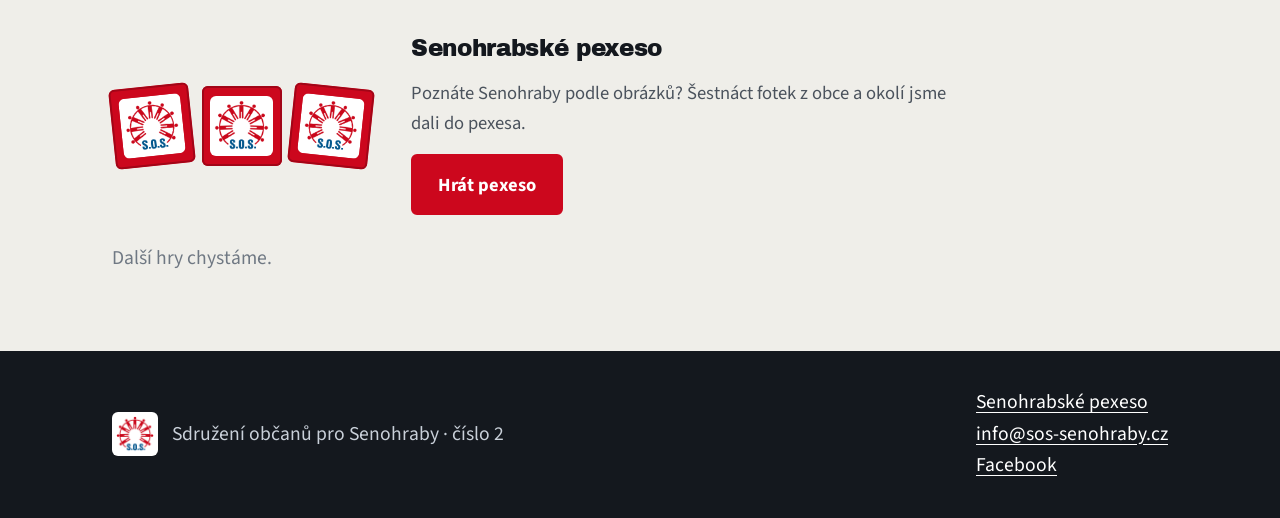
==== commit bc6cc3c0: "Dát celé logo i do hlavičky a patičky Znak bez nápisu S. O. S. zůstával v liště vlevo nahoře a v pat" ====
--- a/index.html
+++ b/index.html
@@ -59,7 +59,7 @@
     <header class="masthead">
       <div class="wrap masthead__inner">
         <a class="brand" href="#">
-          <img class="brand__logo" src="assets/img/znak-sos.png" alt="" />
+          <img class="brand__logo" src="assets/img/logo-sos.png" alt="" />
           <span class="brand__name">
             <b>S. O. S.</b>Sdružení občanů pro Senohraby
           </span>
@@ -911,7 +911,7 @@
     <footer class="footer">
       <div class="wrap footer__inner">
         <span class="footer__left">
-          <img class="footer__mark" src="assets/img/znak-sos.png" alt="" />
+          <img class="footer__mark" src="assets/img/logo-sos.png" alt="" />
           <span>Sdružení občanů pro Senohraby &middot; číslo 2</span>
         </span>
         <div class="flex-col">
--- a/styles.css
+++ b/styles.css
@@ -202,12 +202,14 @@
   color: #fff;
   margin-inline-end: auto;
 }
+/* Celé logo včetně nápisu S. O. S. — na hranaté bílé podložce, v kolečku
+   by se nápis uřízl. */
 .brand__logo {
-  width: 42px;
+  width: 54px;
   flex: none;
   background: #fff;
-  border-radius: 50%;
-  padding: 3px;
+  border-radius: var(--radius-sm);
+  padding: 4px 4px 2px;
 }
 .brand__name {
   font-family: var(--font-body);
@@ -839,8 +841,11 @@
   justify-content: space-between;
 }
 .footer__mark {
-  width: 34px;
+  width: 46px;
   flex: none;
+  background: #fff;
+  border-radius: var(--radius-sm);
+  padding: 4px 4px 2px;
 }
 .footer__left {
   display: flex;
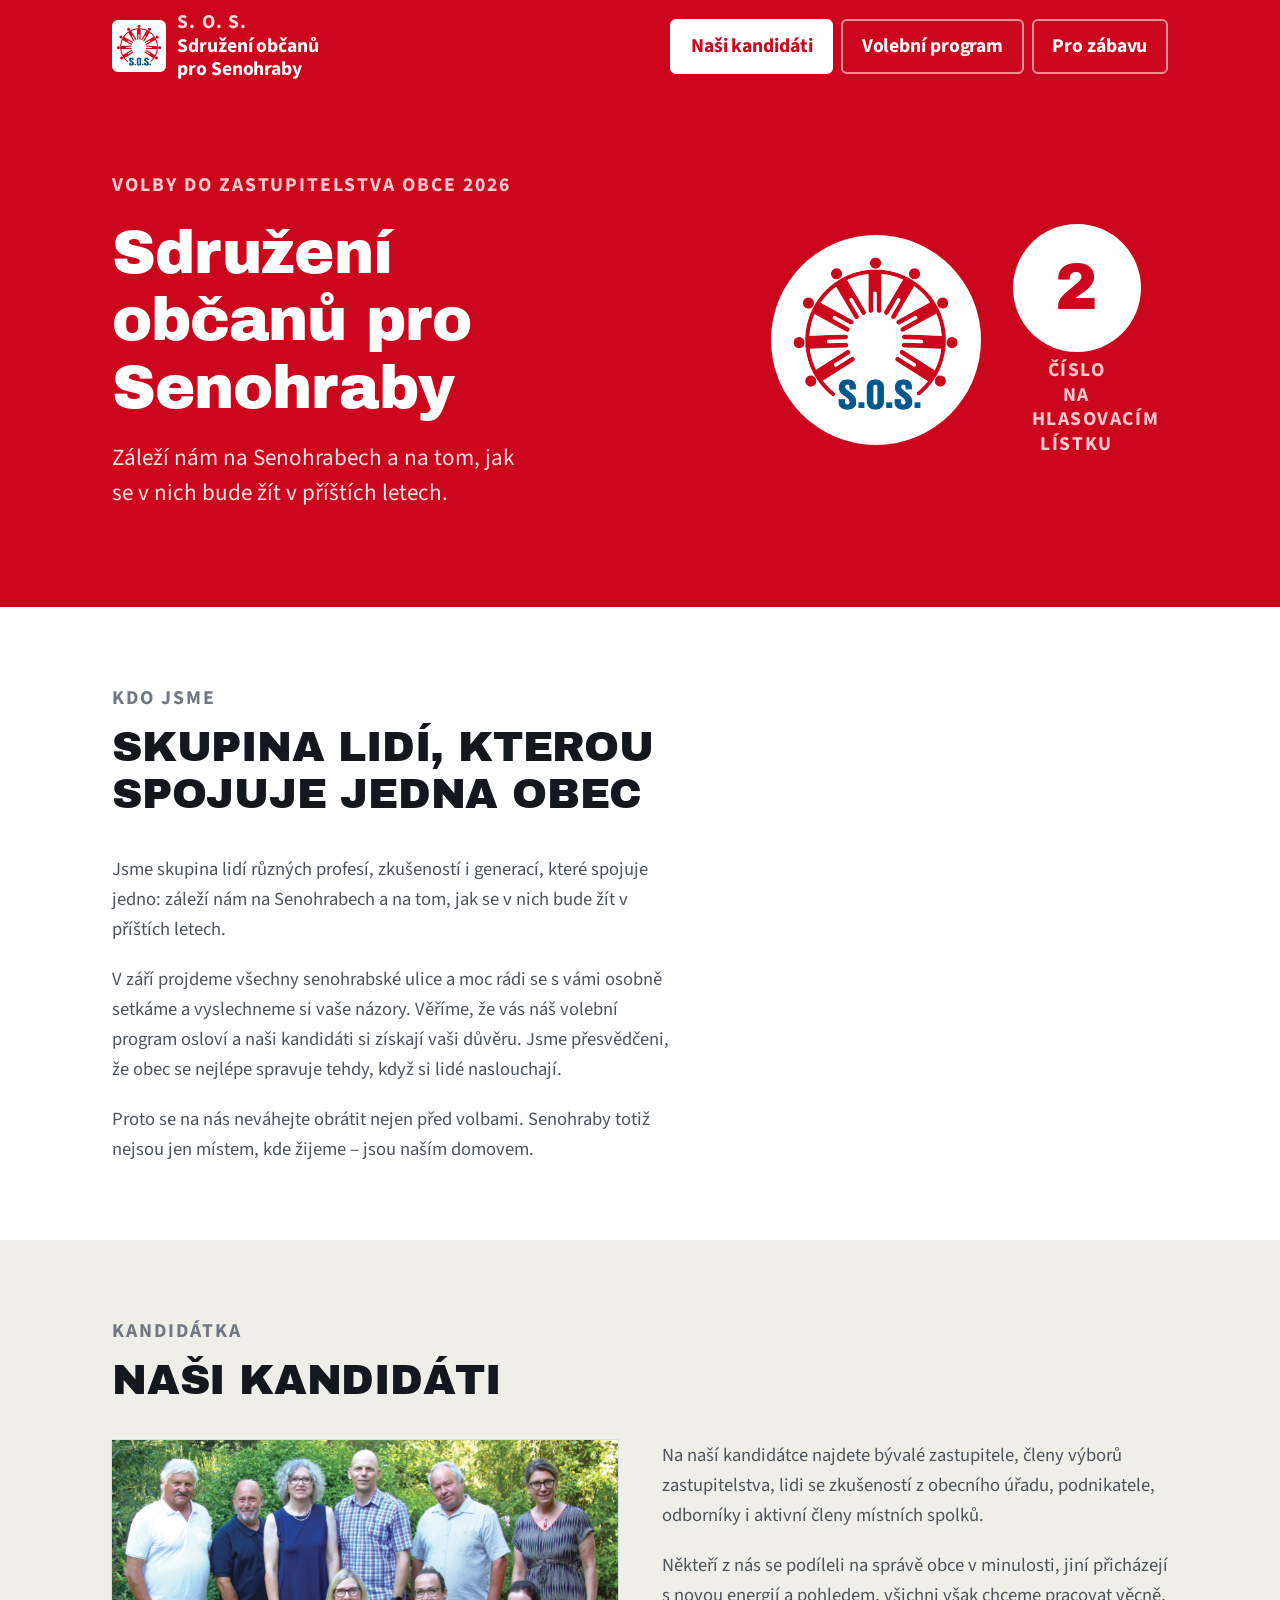
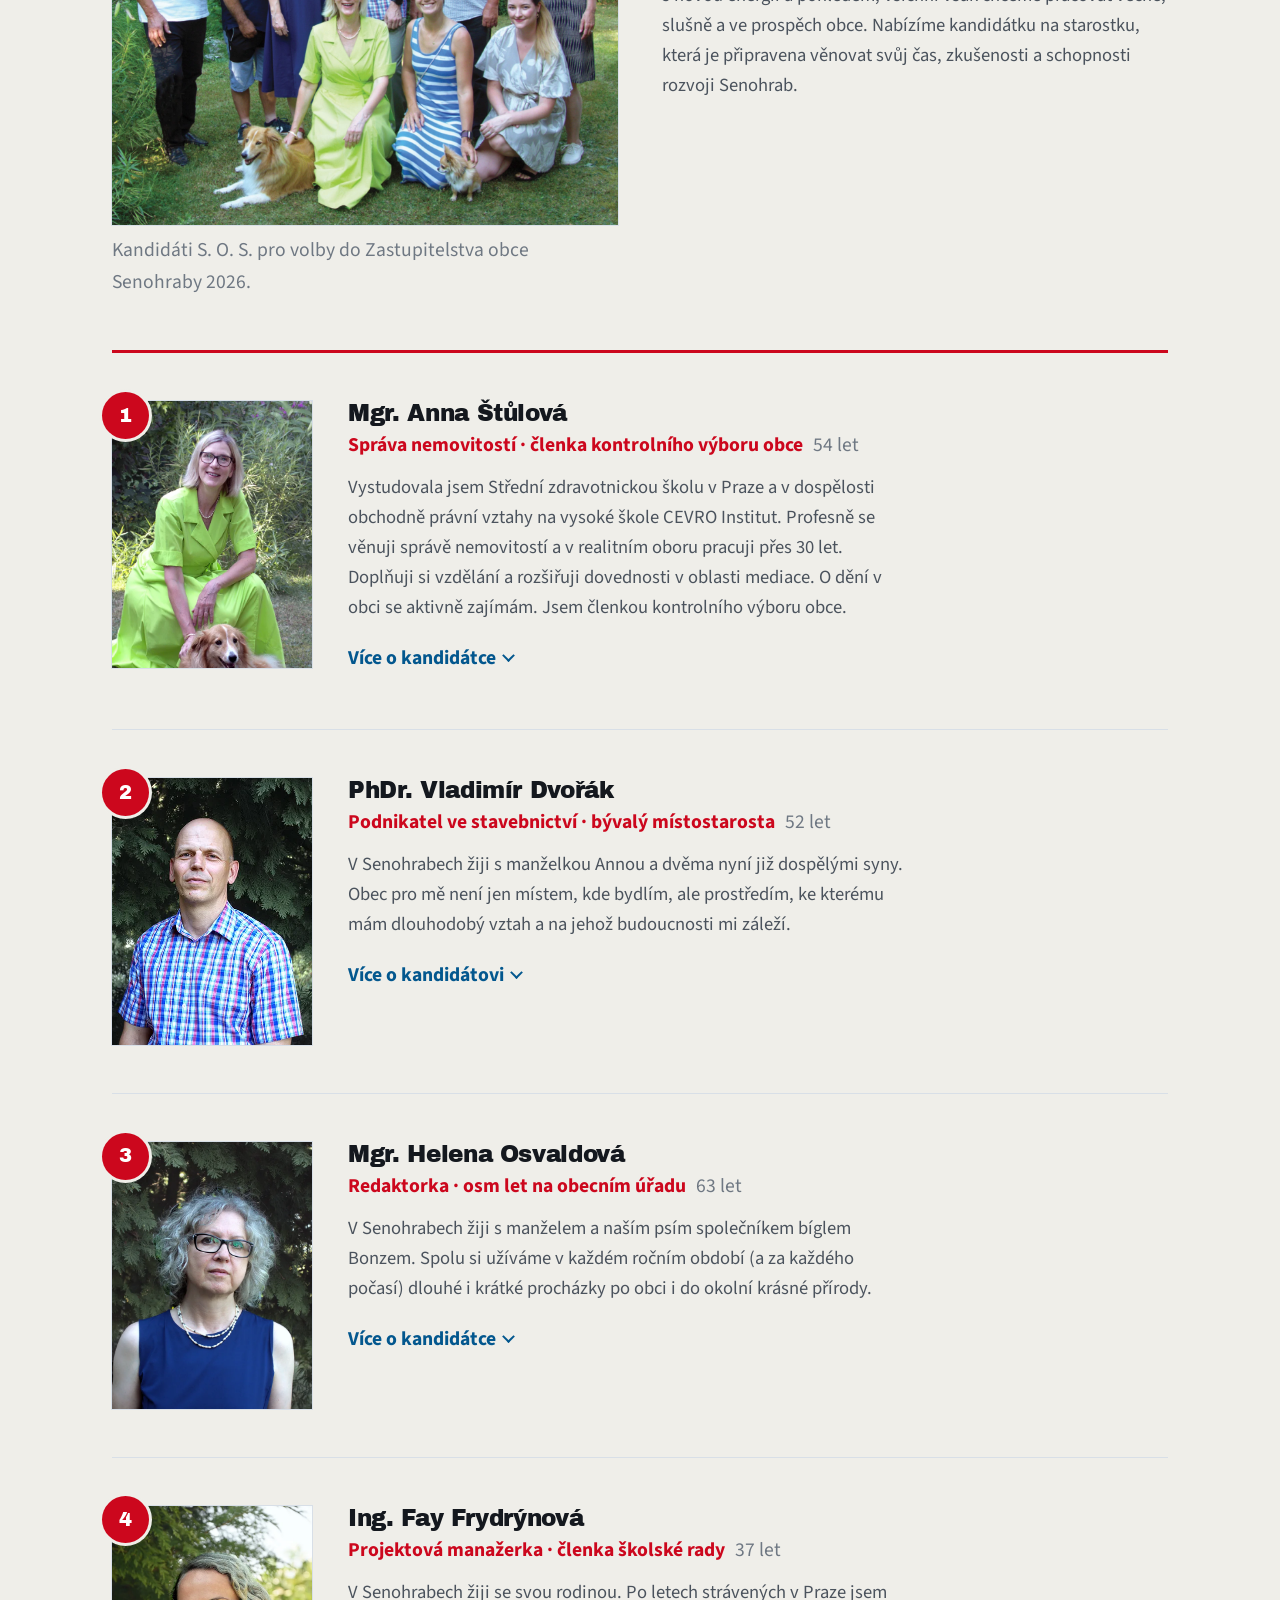
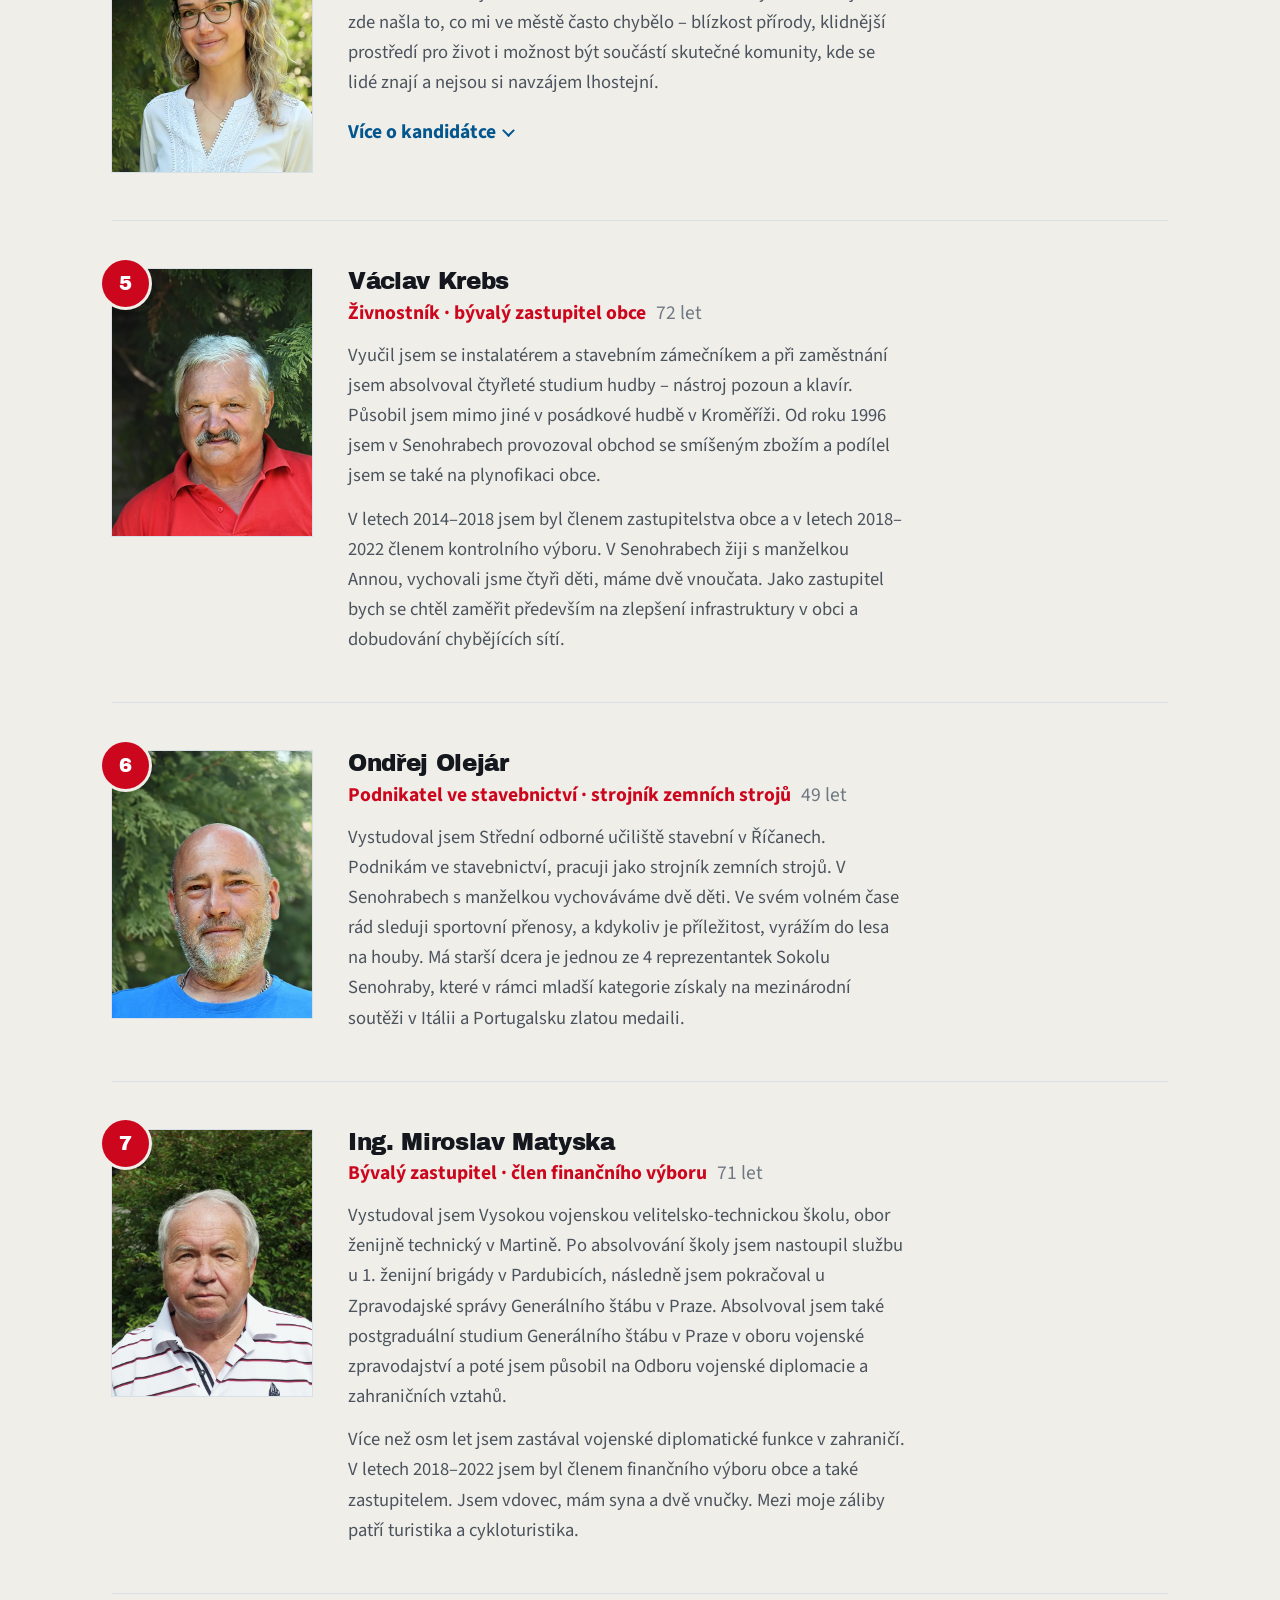
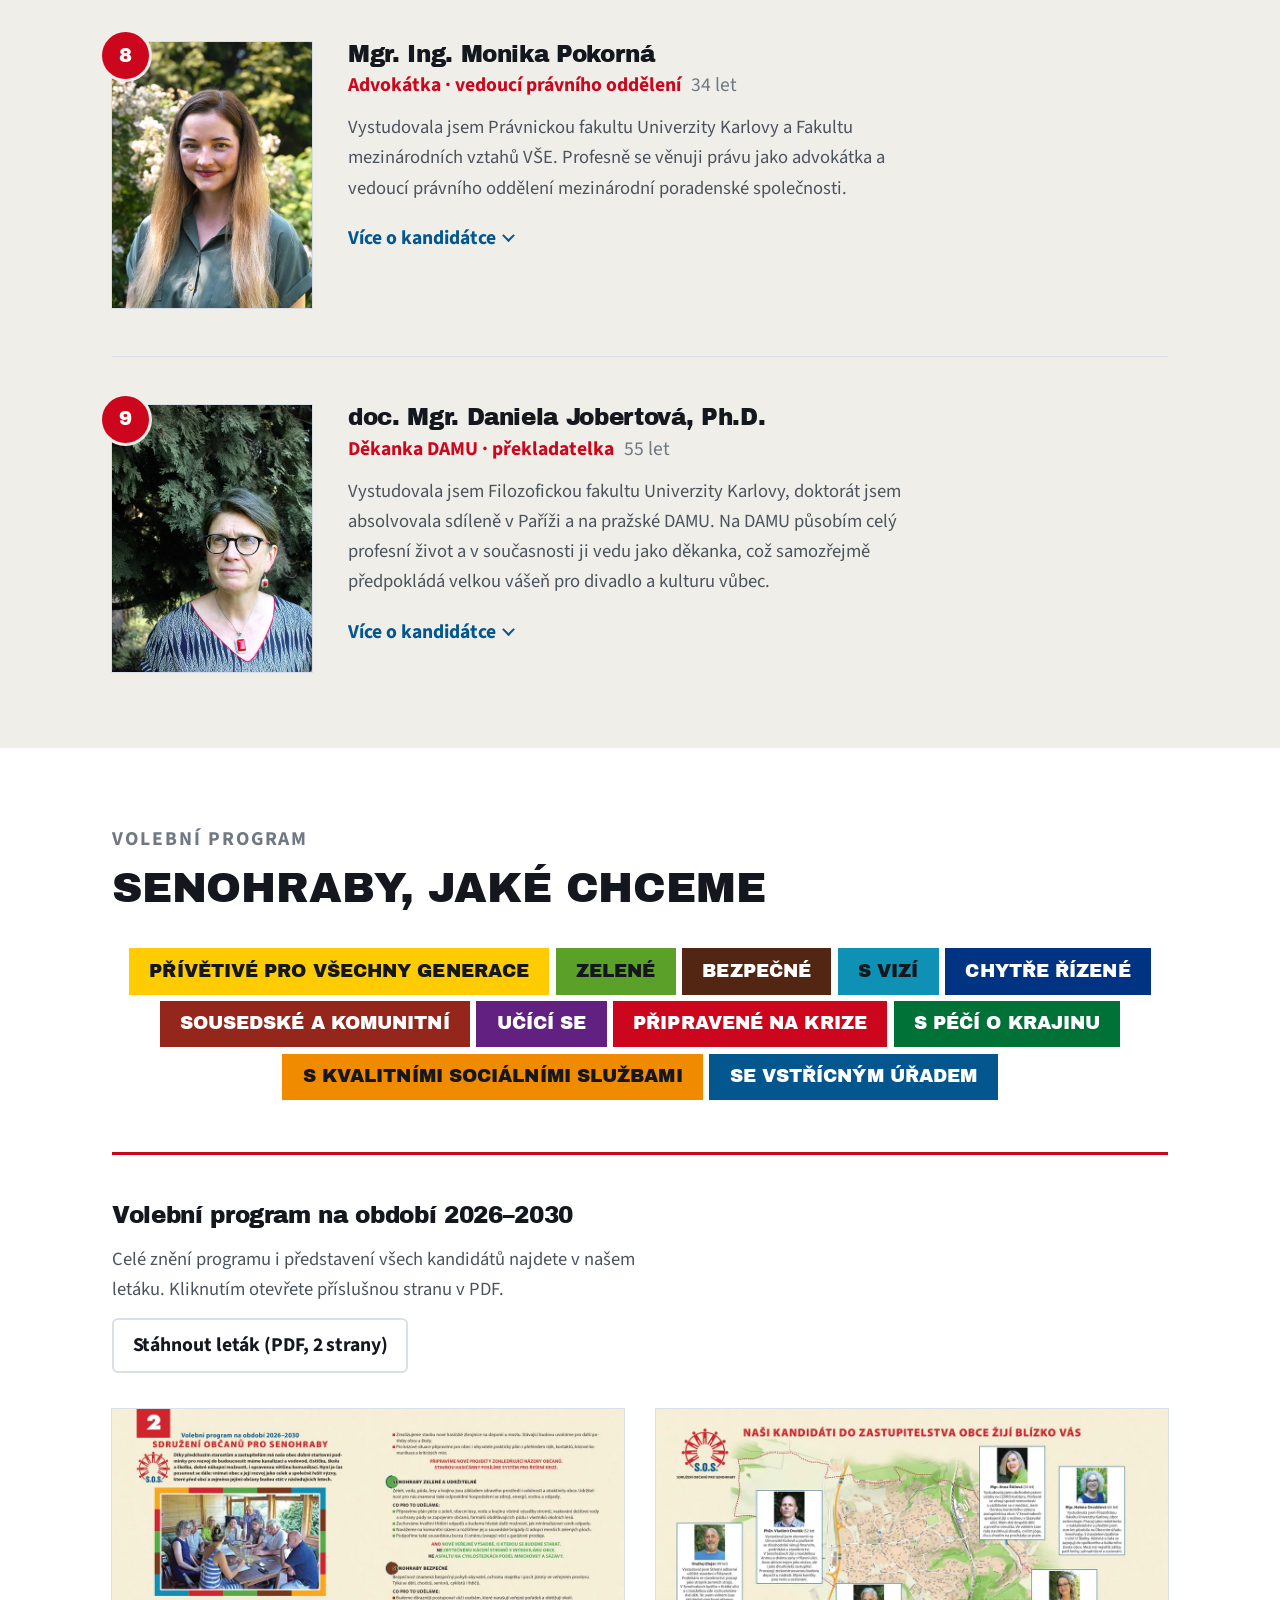
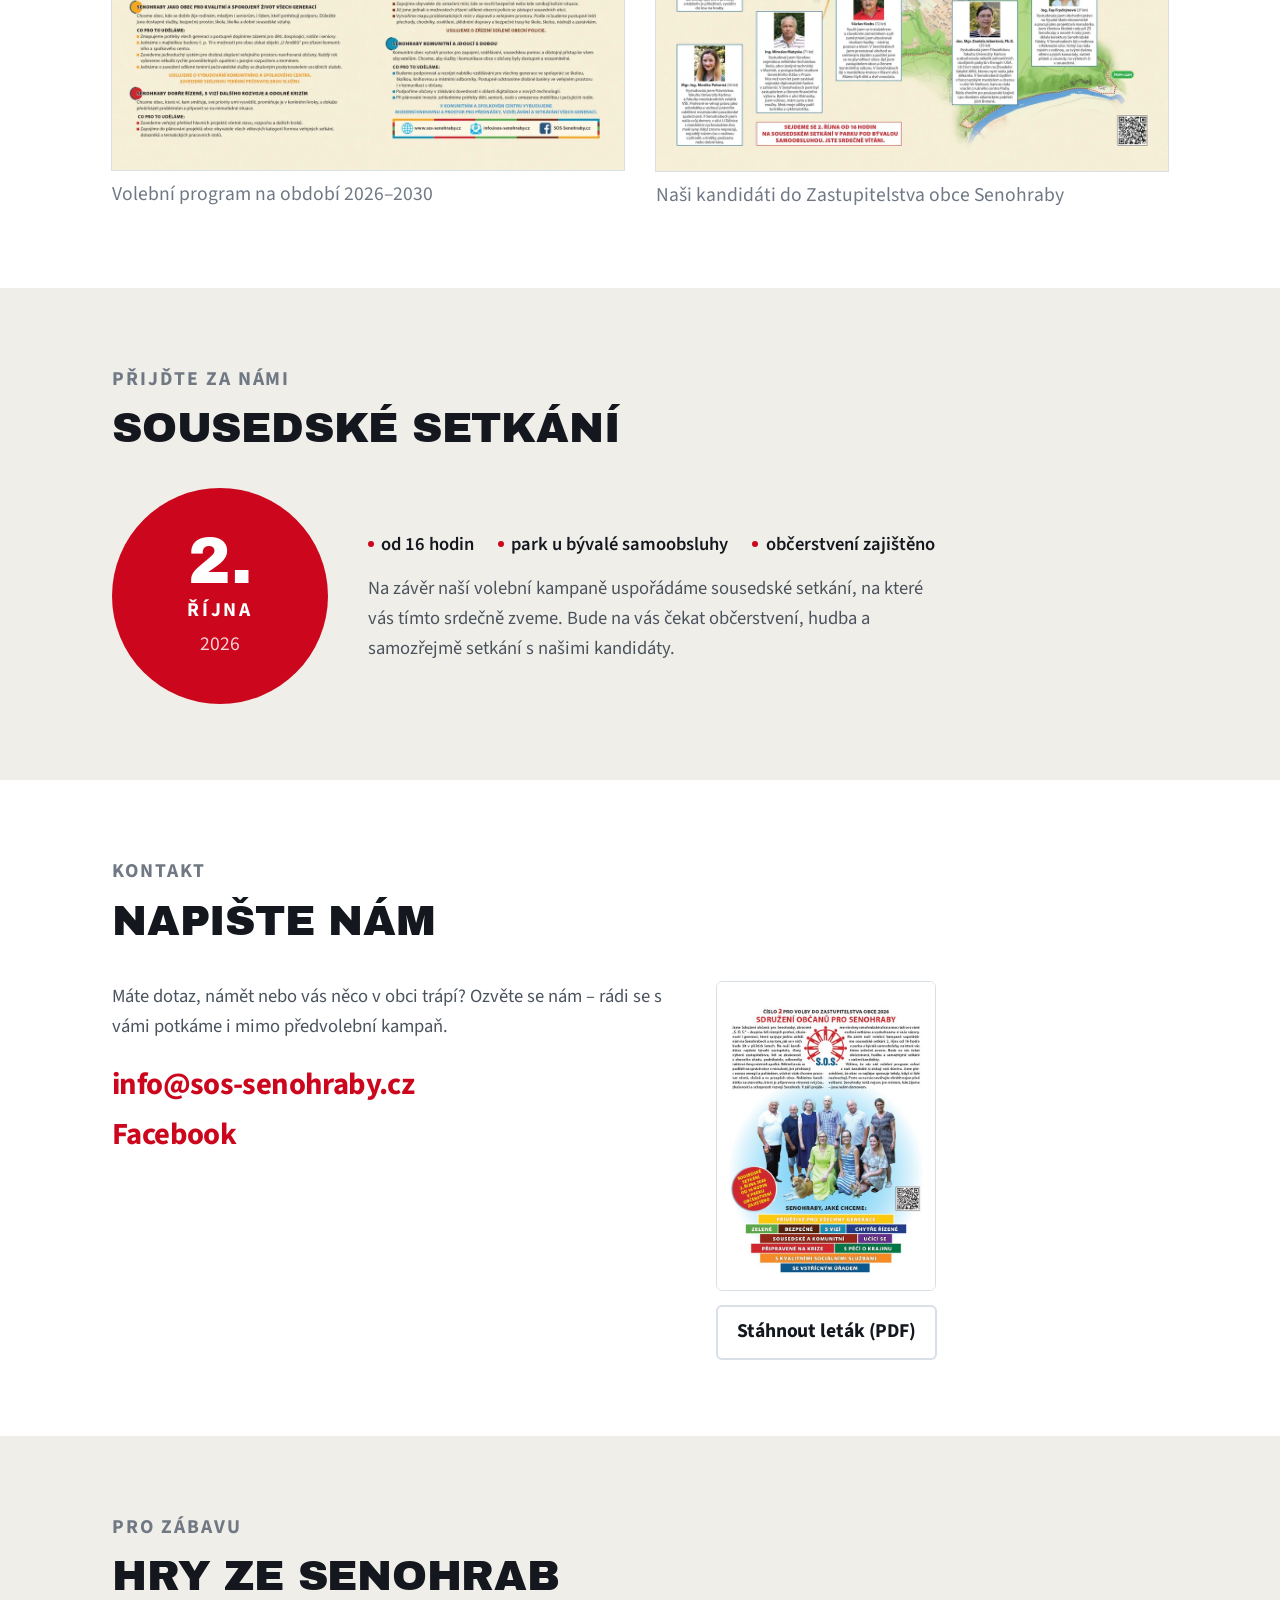
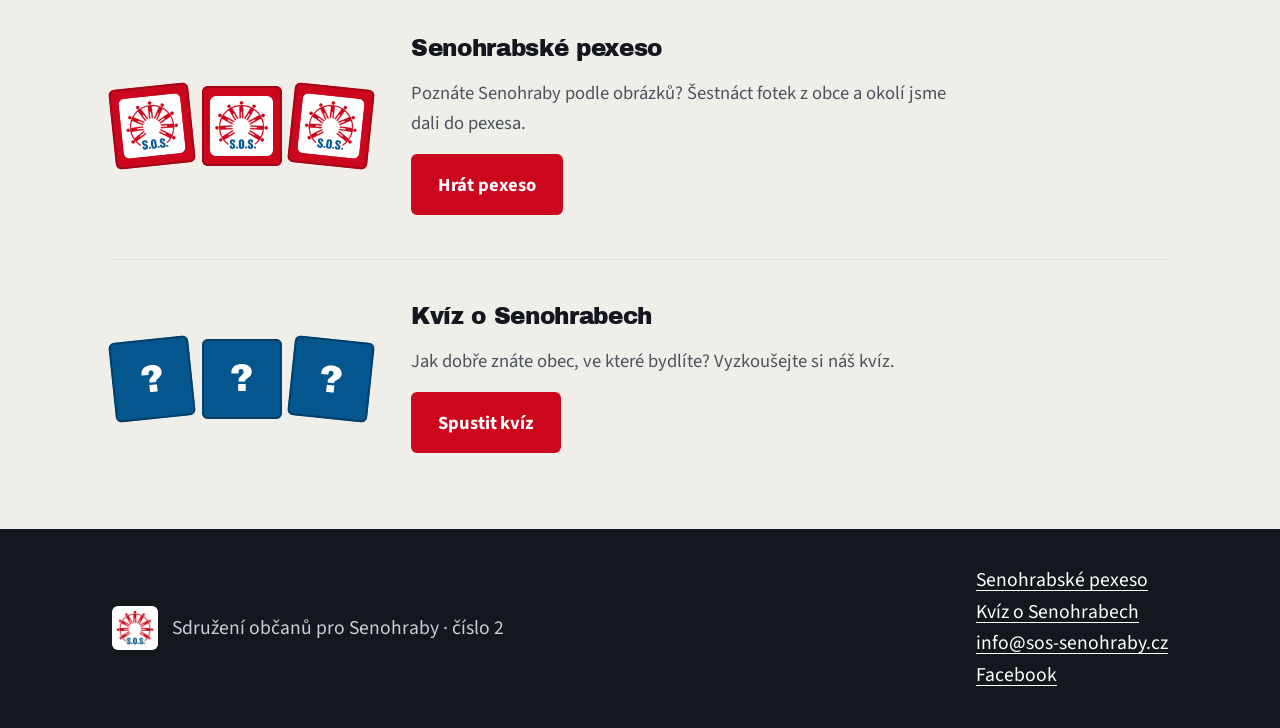
==== commit f43b0b60: "Přidat kvíz do sekce Hry ze Senohrab Místo poznámky „Další hry chystáme“ je v sekci druhý blok s odk" ====
--- a/index.html
+++ b/index.html
@@ -903,7 +903,23 @@
               <a class="btn" href="pexeso.html">Hrát pexeso</a>
             </div>
           </div>
-          <p class="play__more">Další hry chystáme.</p>
+          <div class="play" id="kviz">
+            <div class="play__cards" aria-hidden="true">
+              <span class="play__card play__card--quiz">?</span>
+              <span class="play__card play__card--quiz">?</span>
+              <span class="play__card play__card--quiz">?</span>
+            </div>
+            <div class="play__body">
+              <h3>Kvíz o Senohrabech</h3>
+              <p>
+                Jak dobře znáte obec, ve které bydlíte? Vyzkoušejte si náš
+                kvíz.
+              </p>
+              <a class="btn" href="https://kviz.sos-senohraby.cz/"
+                >Spustit kvíz</a
+              >
+            </div>
+          </div>
         </div>
       </section>
     </main>
@@ -916,6 +932,7 @@
         </span>
         <div class="flex-col">
           <a href="pexeso.html">Senohrabské pexeso</a>
+          <a href="https://kviz.sos-senohraby.cz/">Kvíz o Senohrabech</a>
           <a href="mailto:info@sos-senohraby.cz">info@sos-senohraby.cz</a>
           <a href="https://www.facebook.com/sos.senohraby.cz/about/"
             >Facebook</a
--- a/styles.css
+++ b/styles.css
@@ -965,8 +965,18 @@
   max-width: var(--measure);
   color: var(--ink-2);
 }
-.play__more {
-  margin-top: clamp(1.25rem, 3vw, 1.75rem);
-  color: var(--ink-3);
-  font-size: var(--step--1);
-}
+/* Druhá a další hra: odsazení a vlasová linka, ať se bloky nelepí na sebe. */
+.play + .play {
+  margin-top: clamp(1.75rem, 4vw, 2.75rem);
+  padding-top: clamp(1.75rem, 4vw, 2.75rem);
+  border-top: 1px solid var(--line);
+}
+/* Kvíz nemá obrázky jako pexeso — místo rubů pexesa skládáme modré otazníky. */
+.play__card--quiz {
+  background: var(--blue);
+  box-shadow: inset 0 0 0 2px var(--blue-dark);
+  color: #fff;
+  font-family: var(--font-poster);
+  font-size: clamp(1.6rem, 6vw, 2.4rem);
+  line-height: 1;
+}
